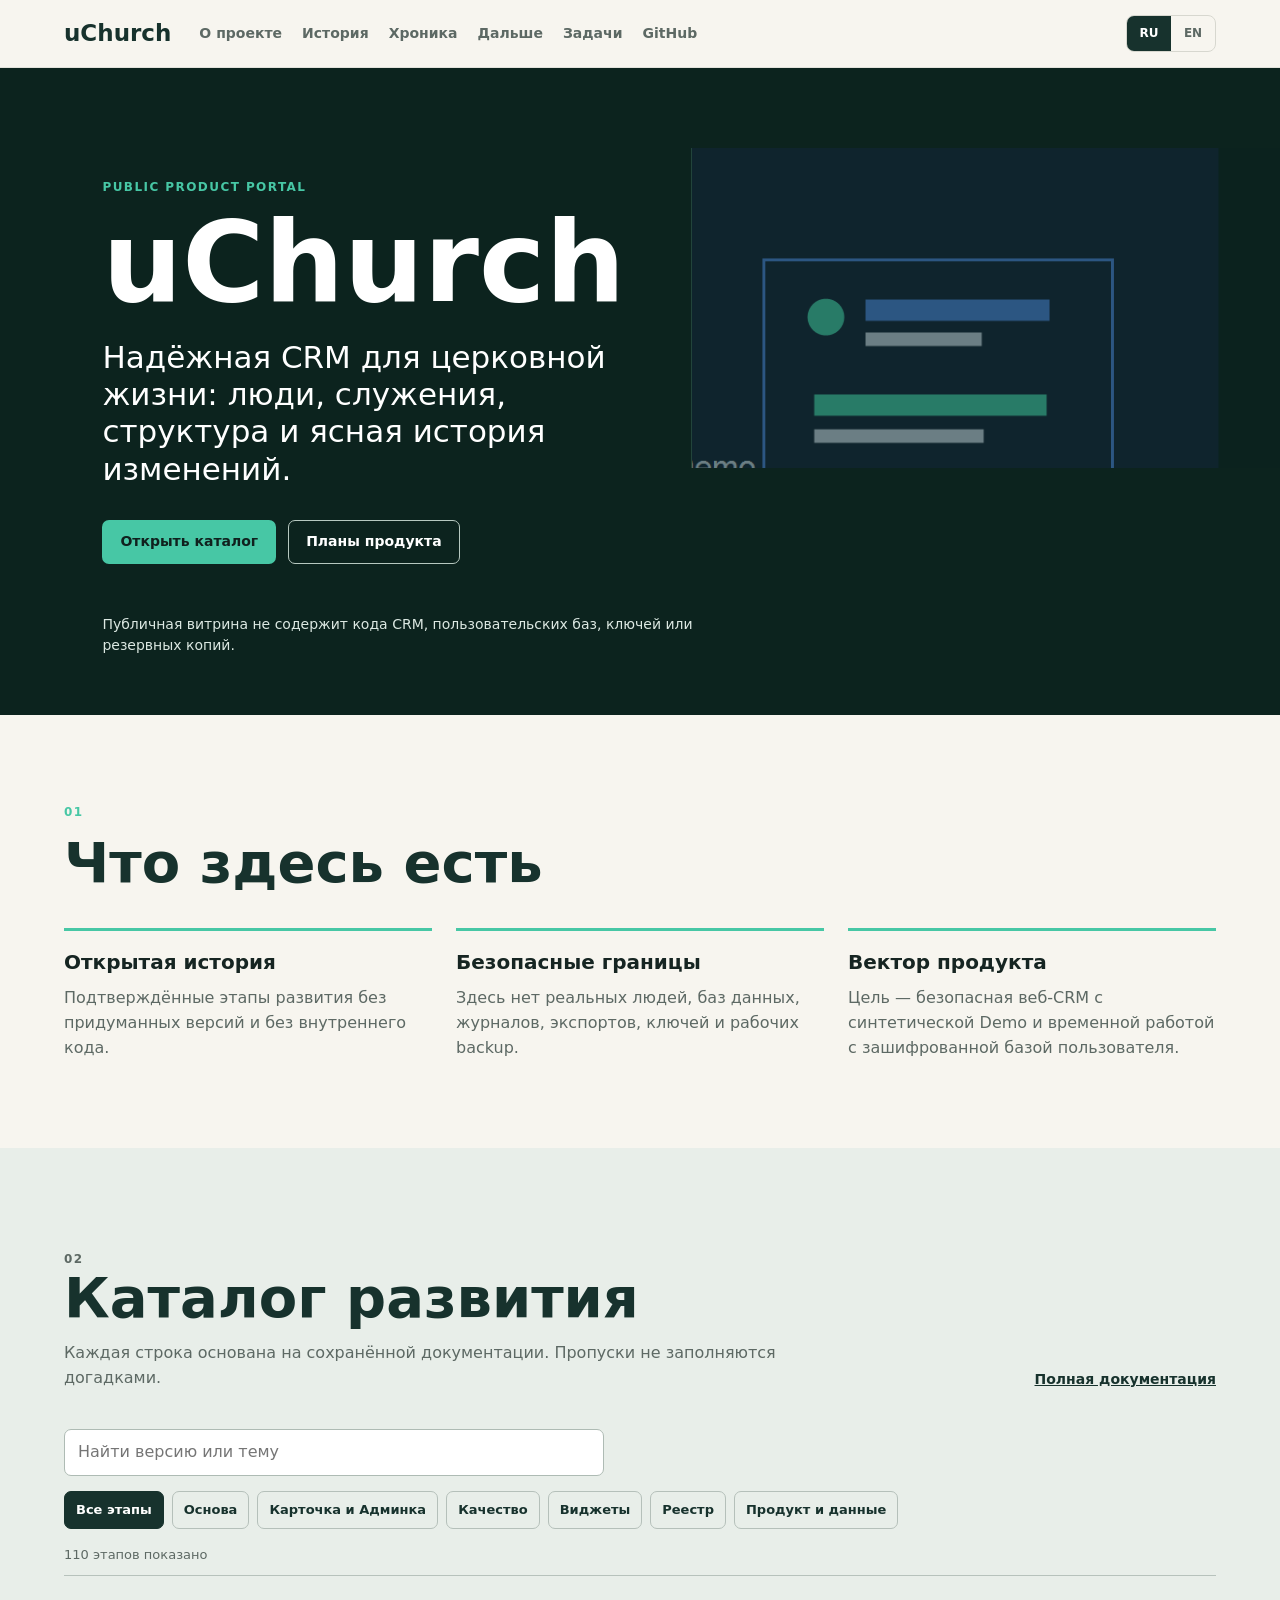
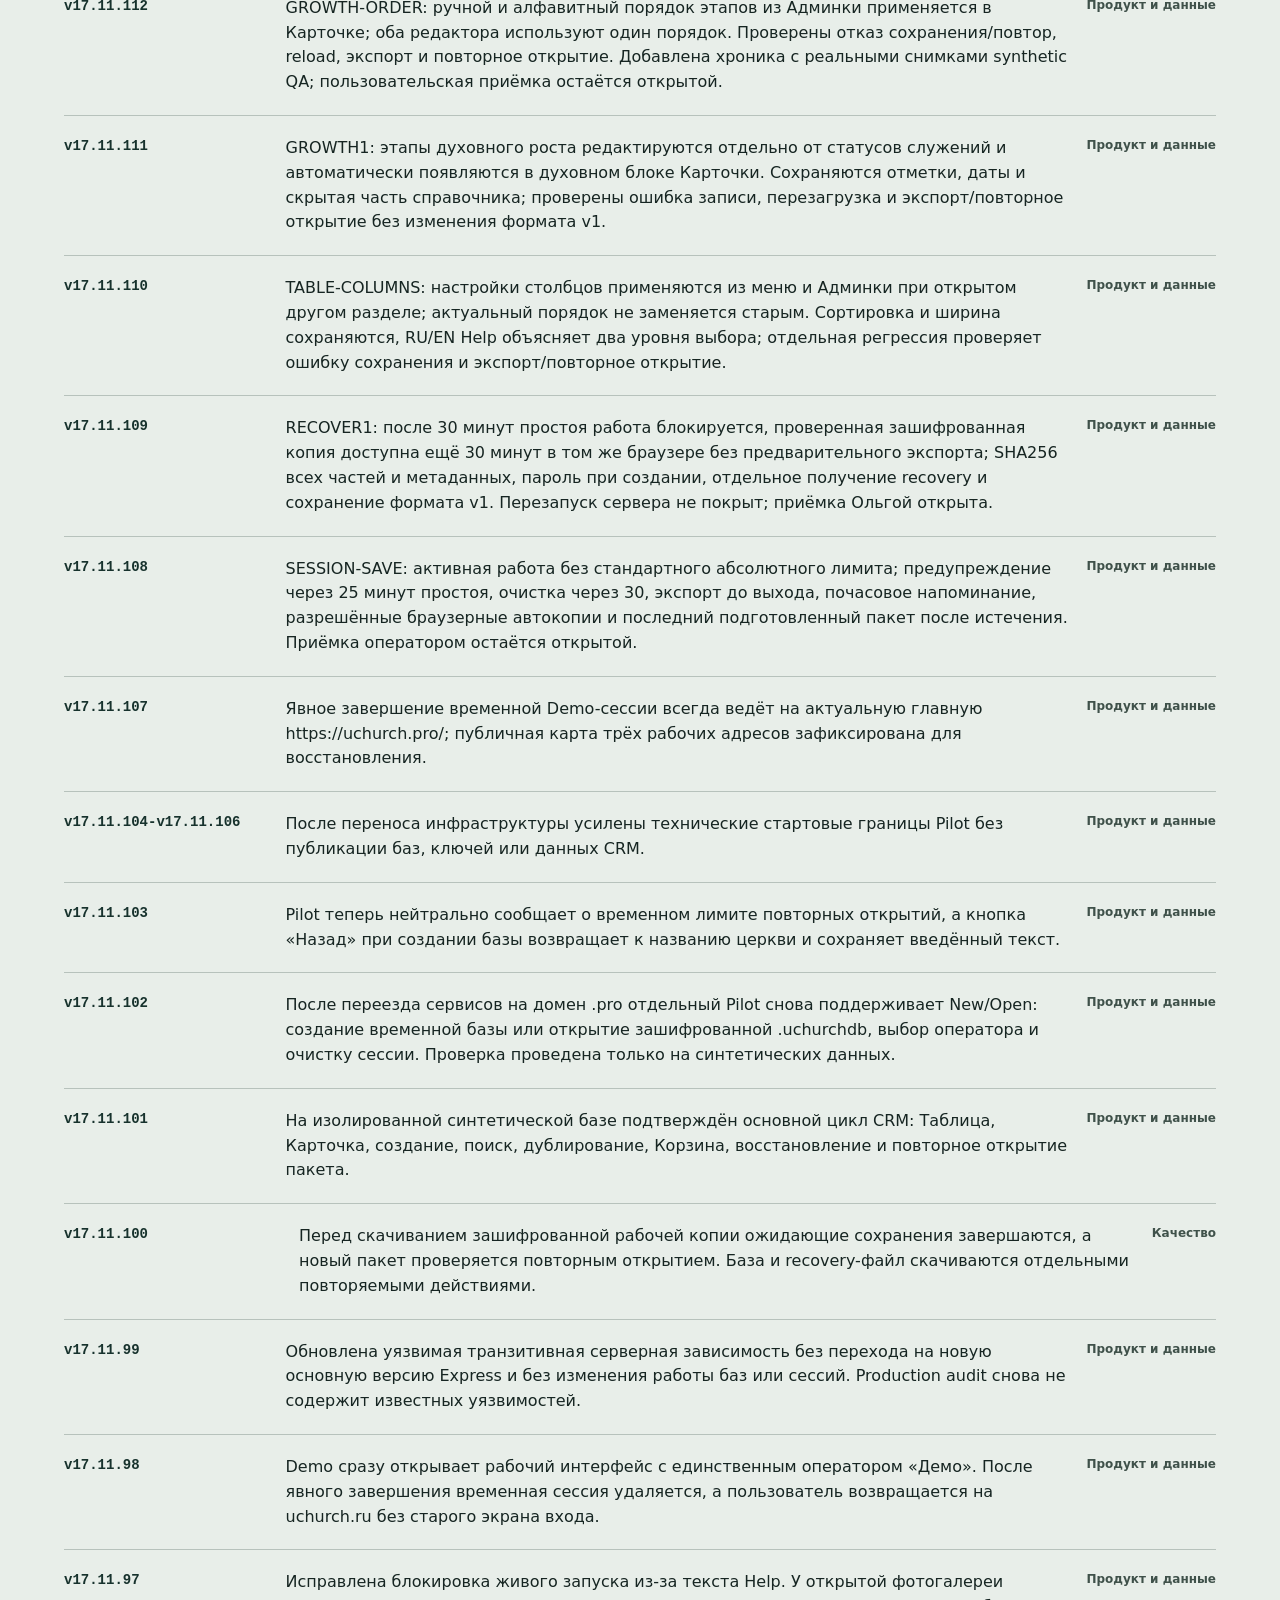
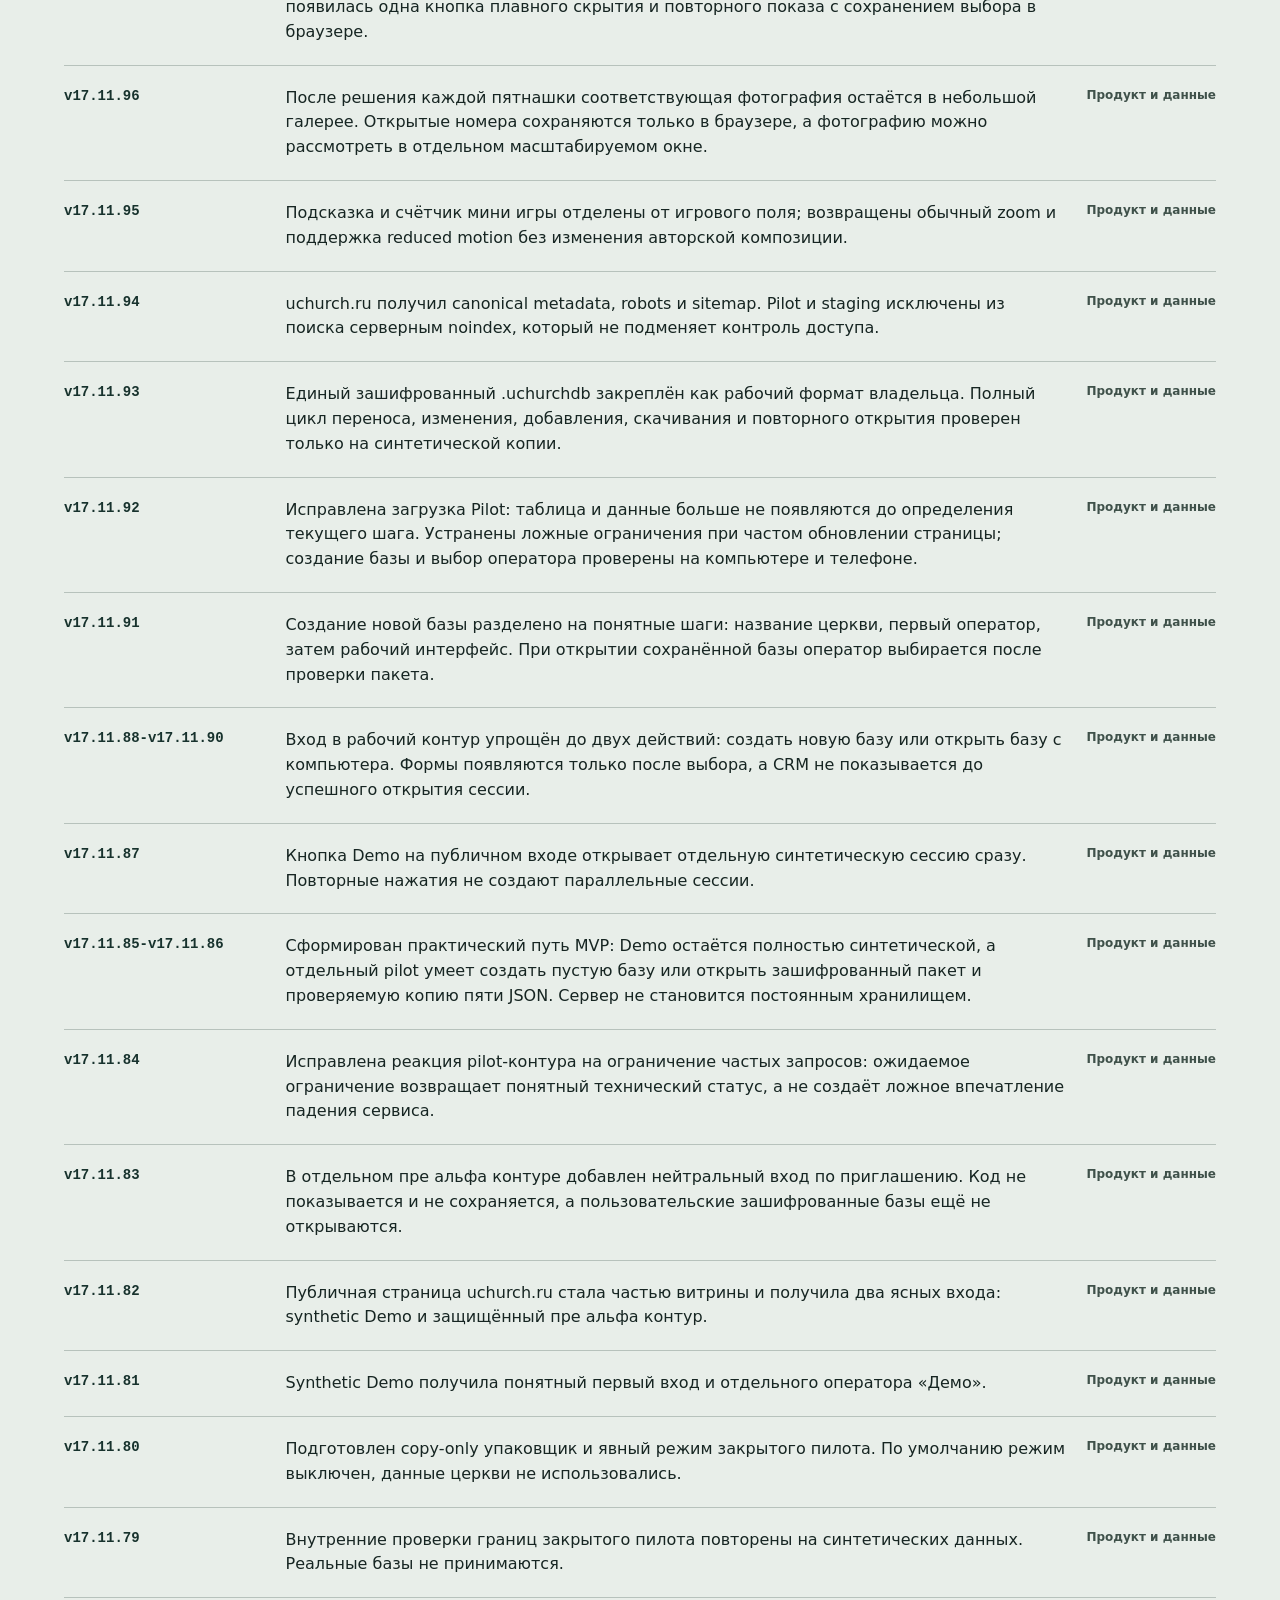
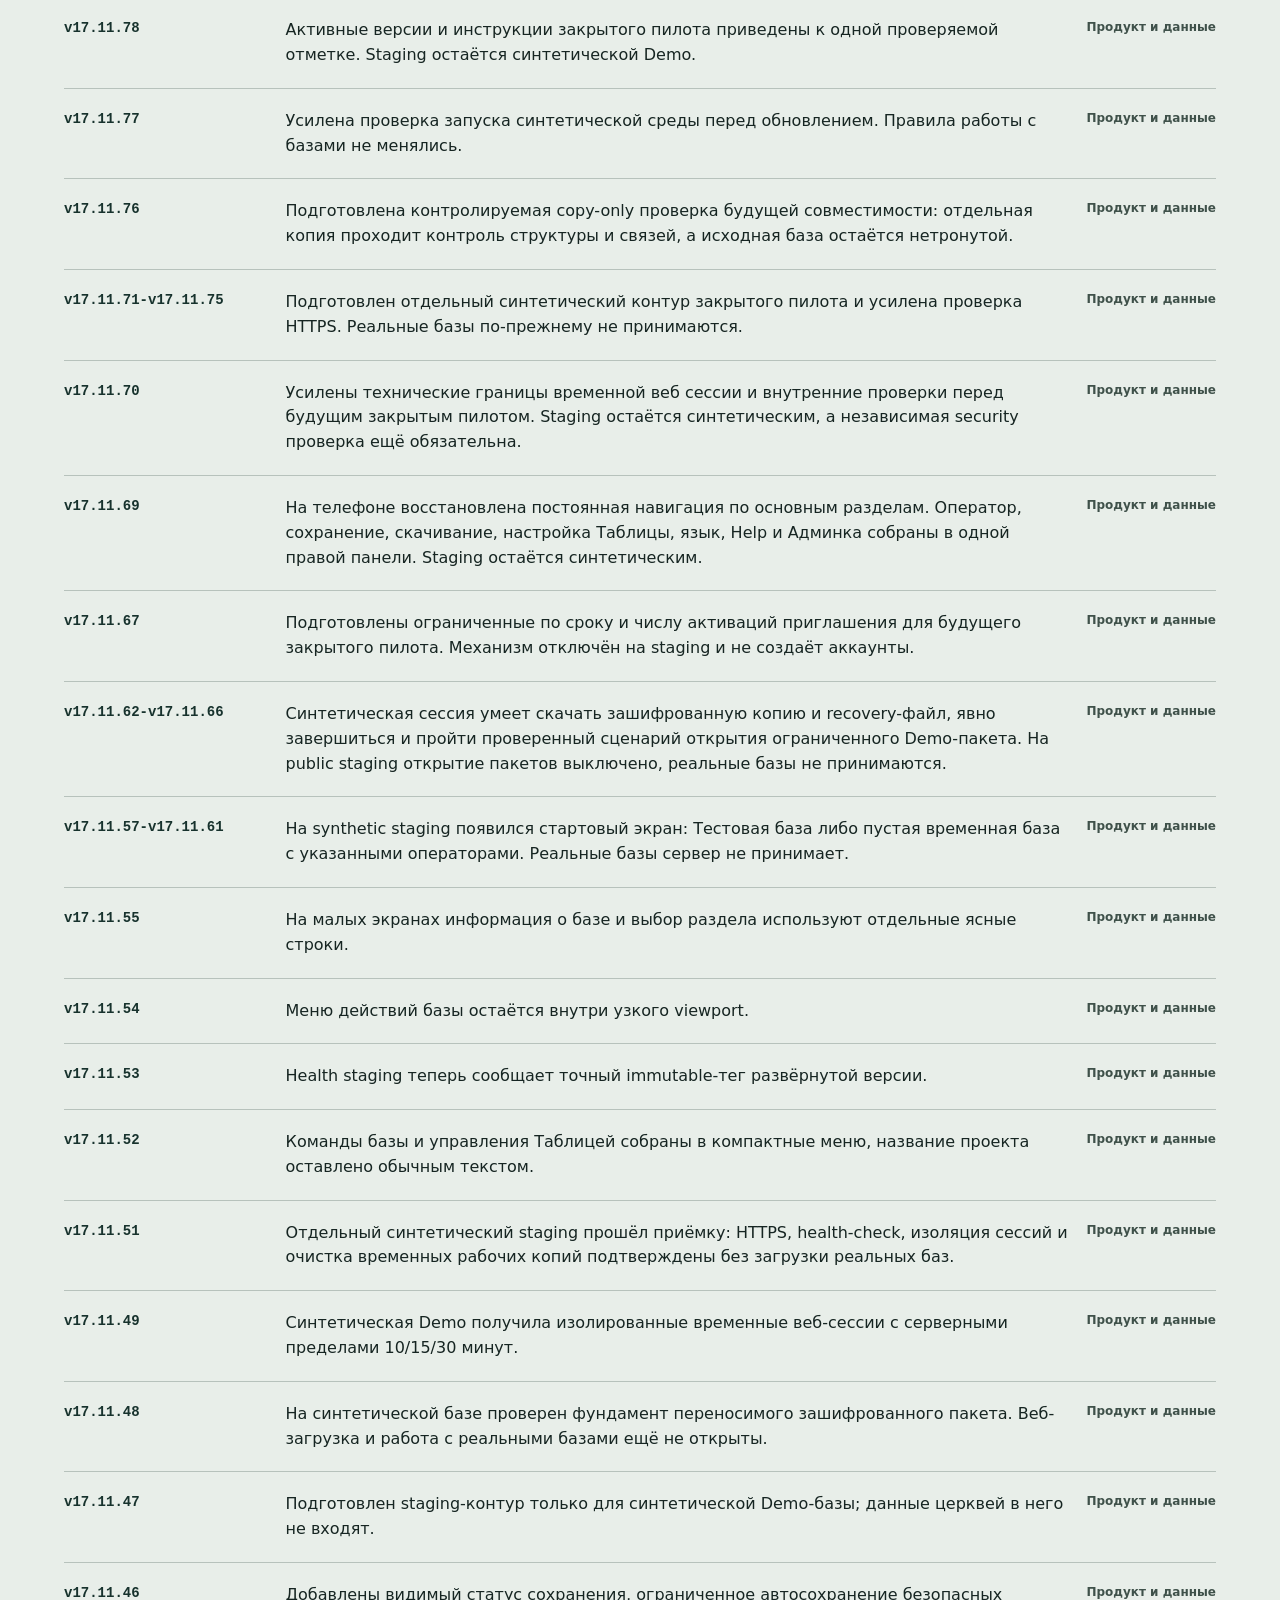
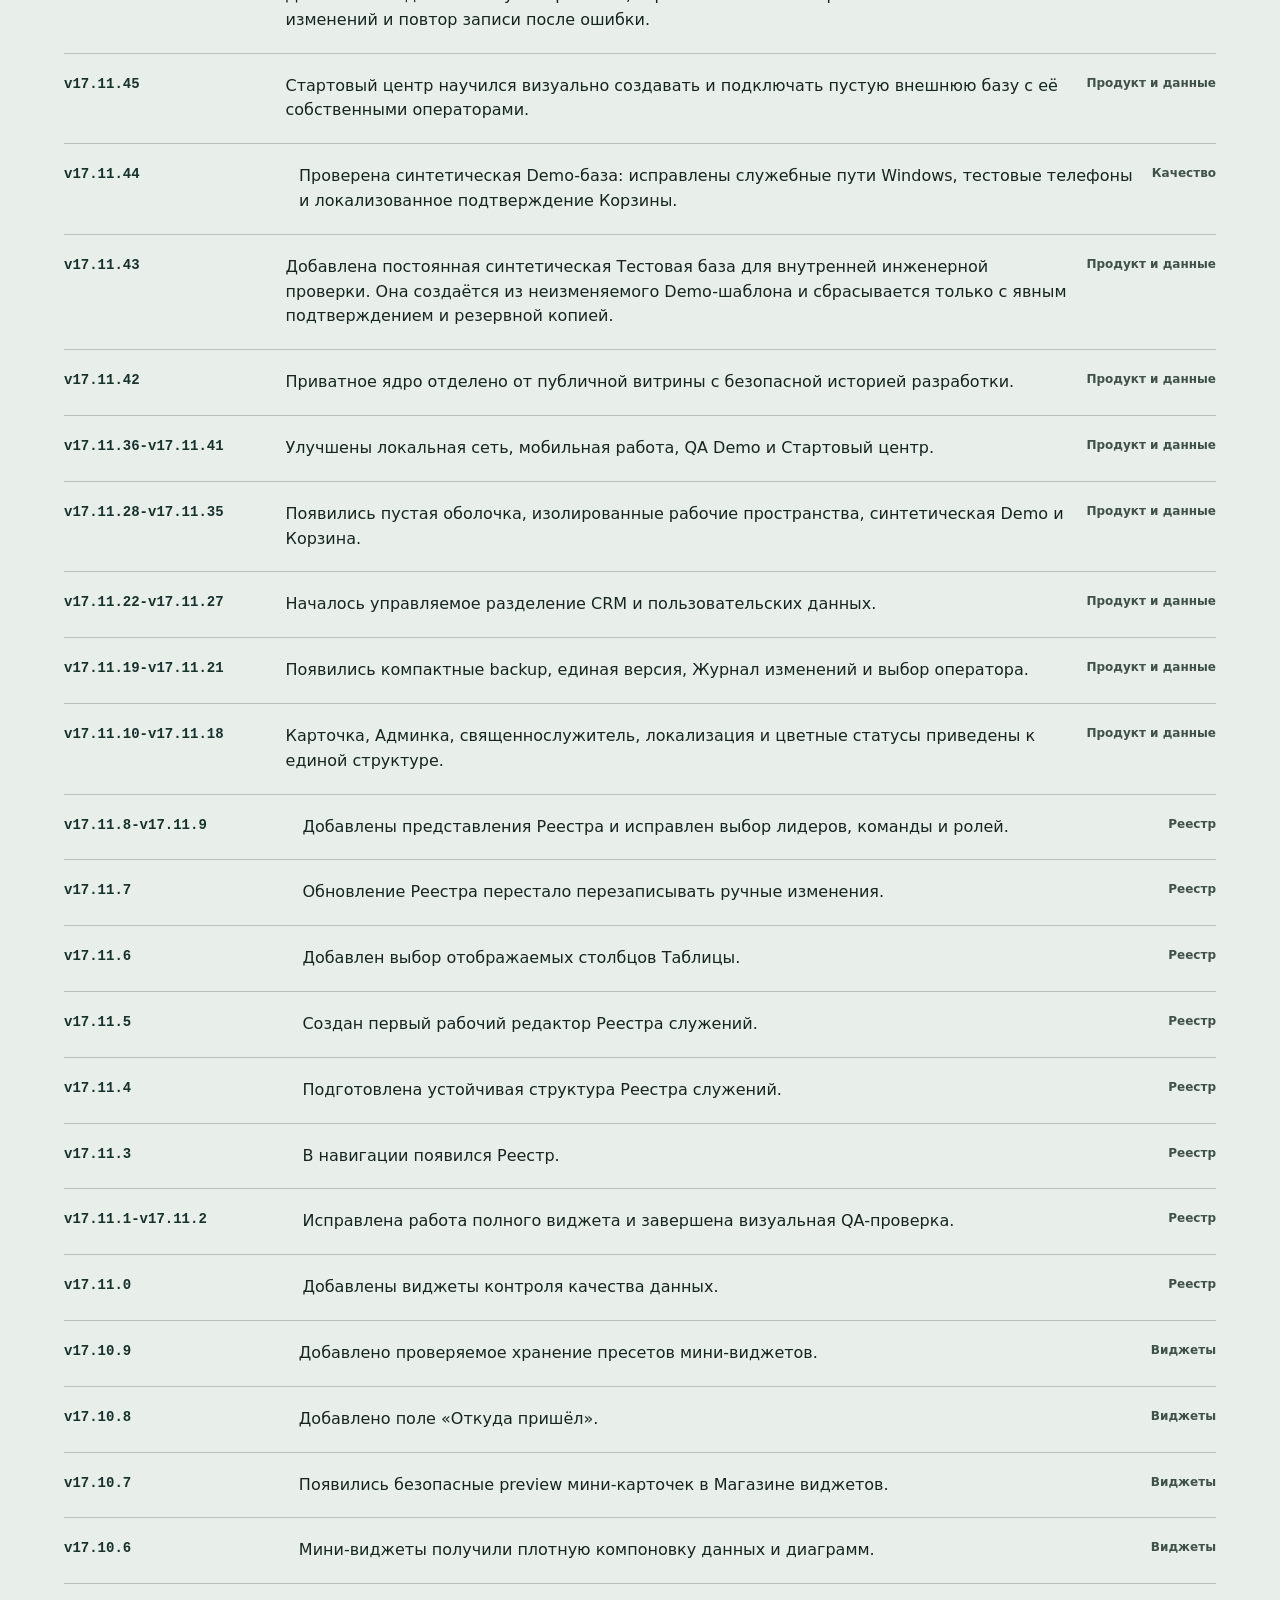
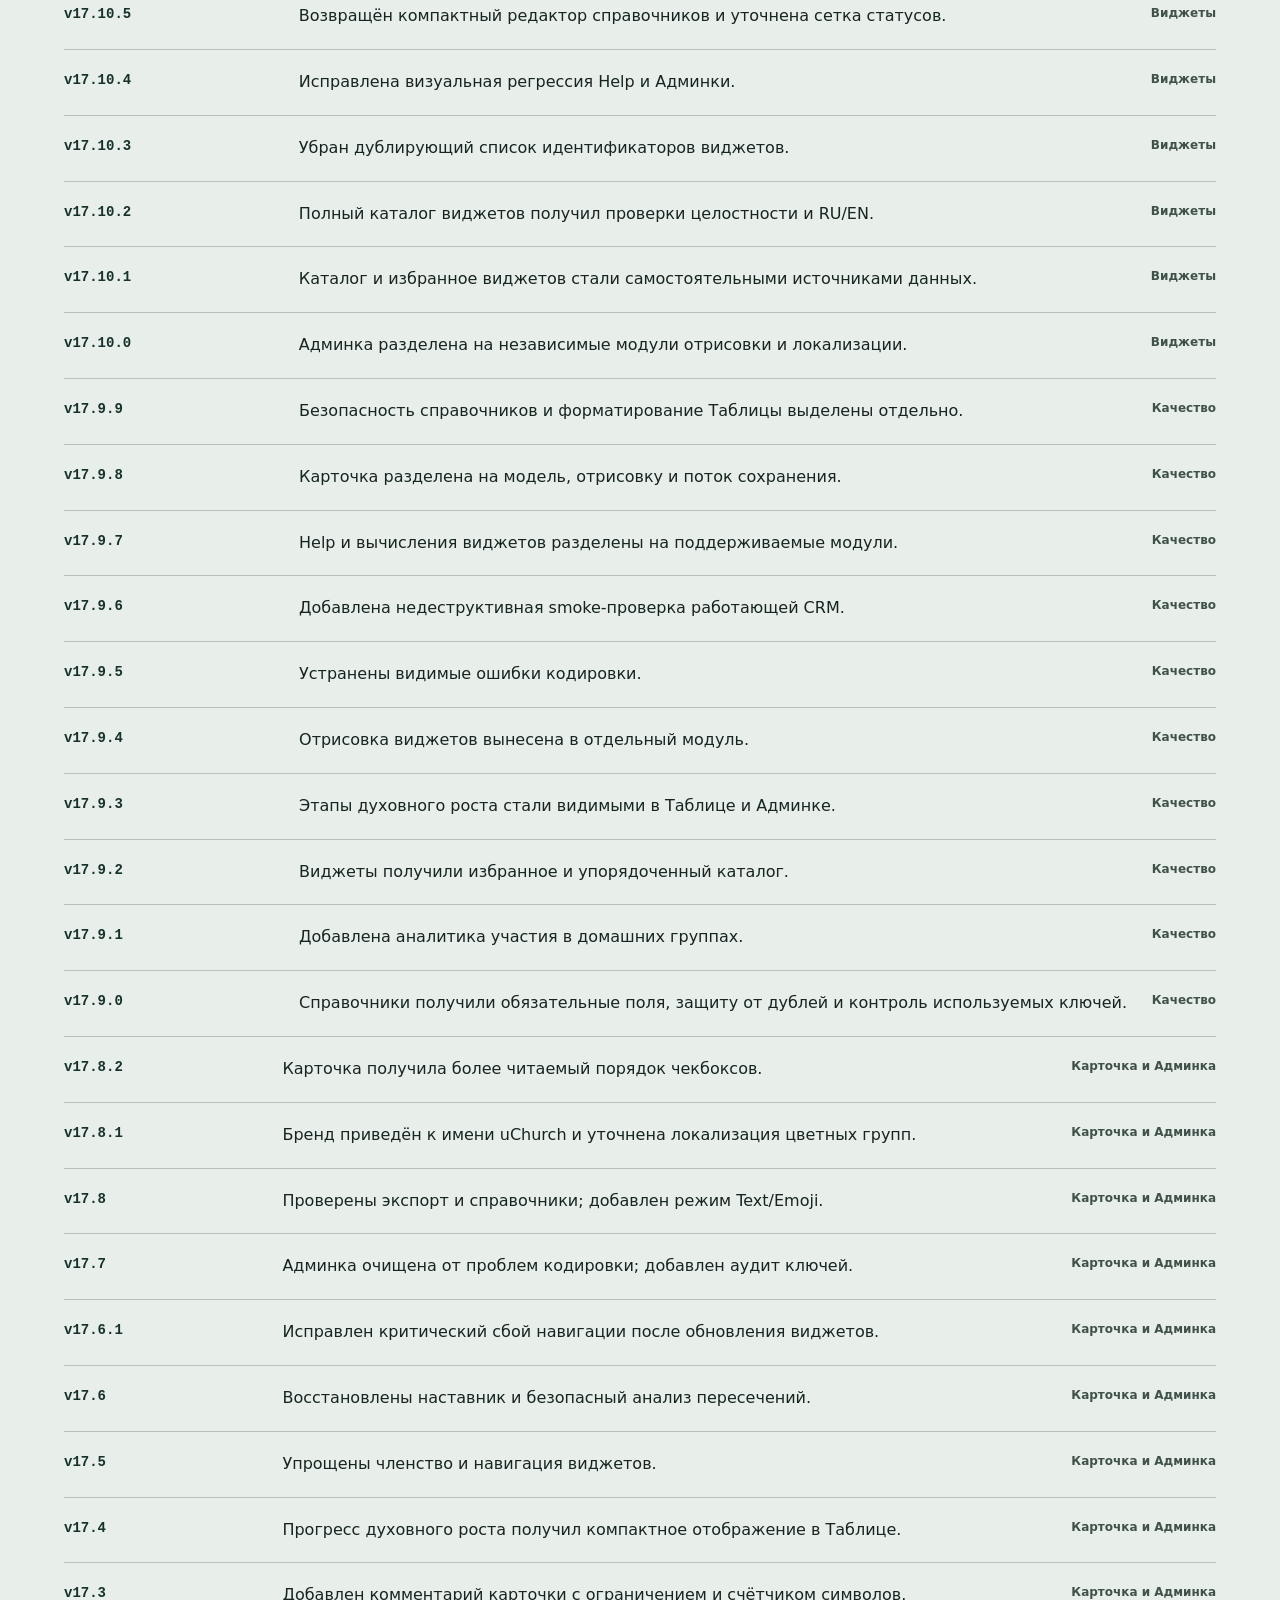
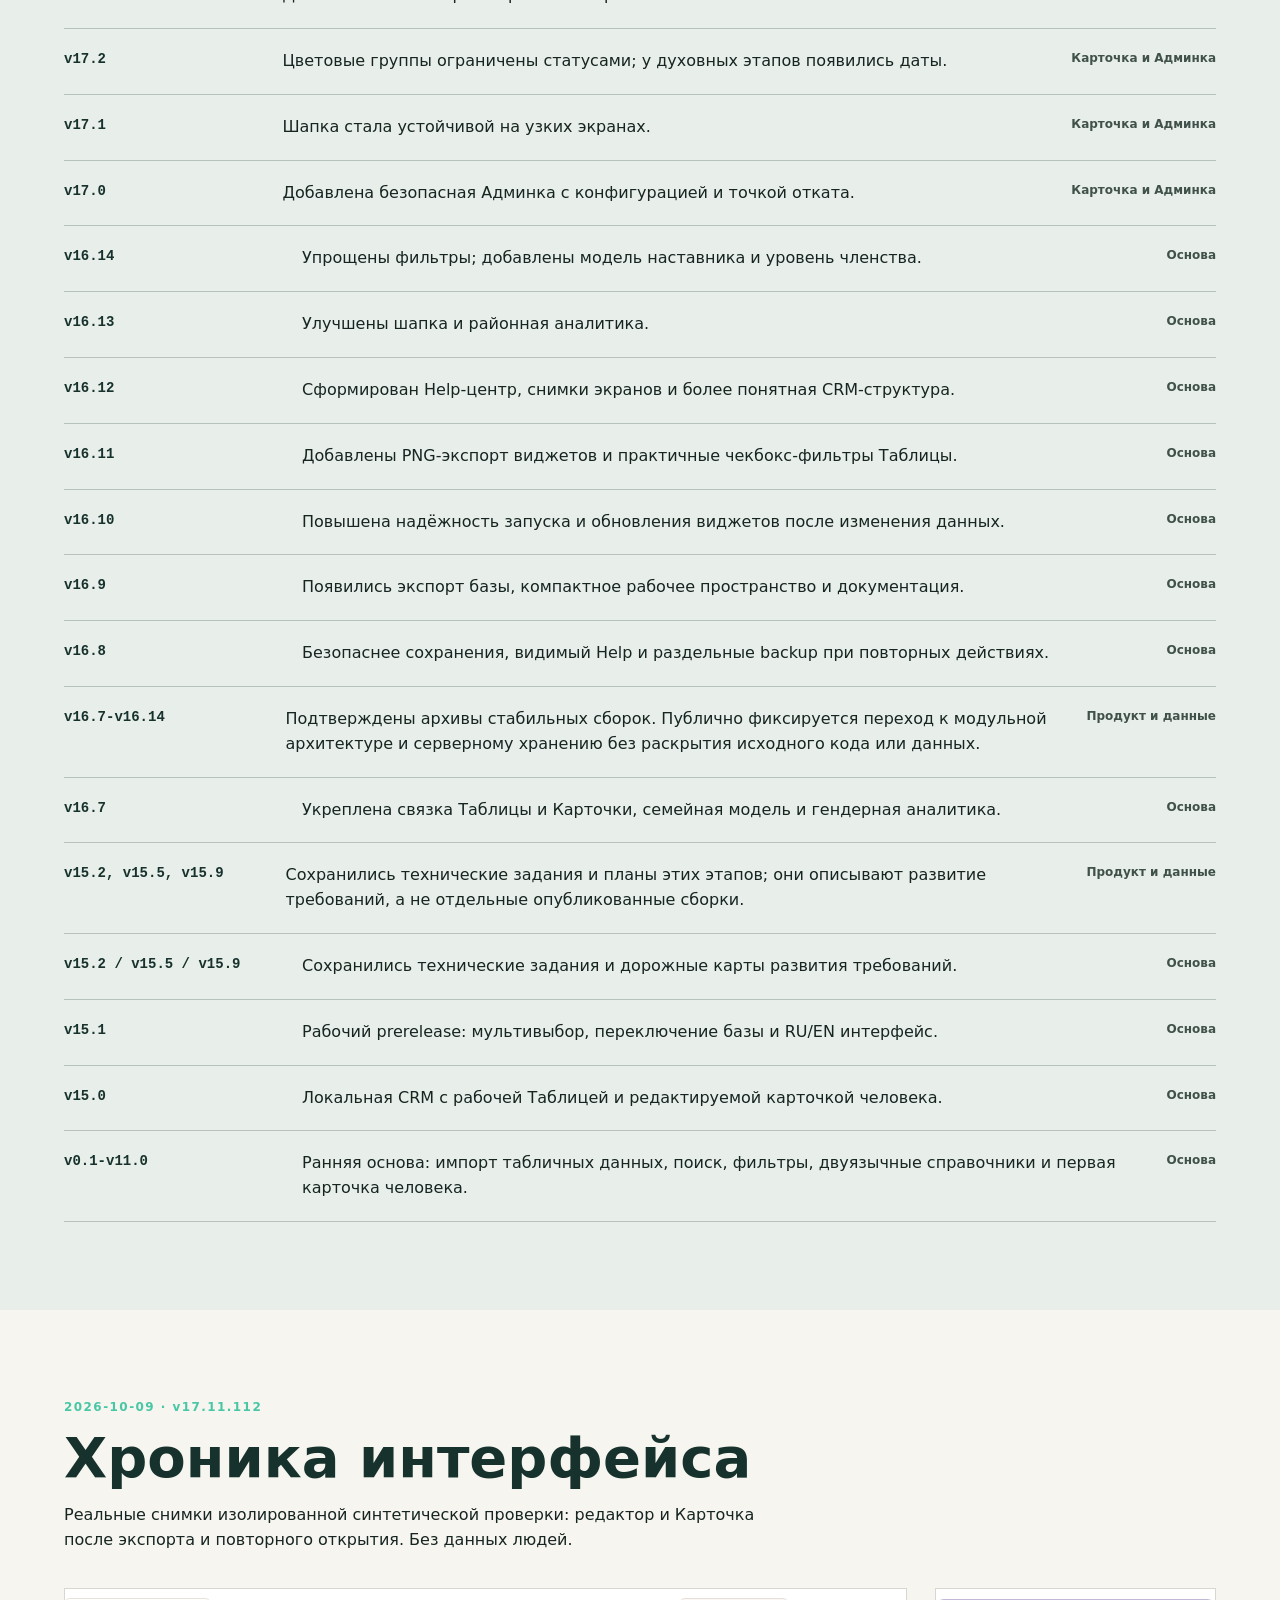
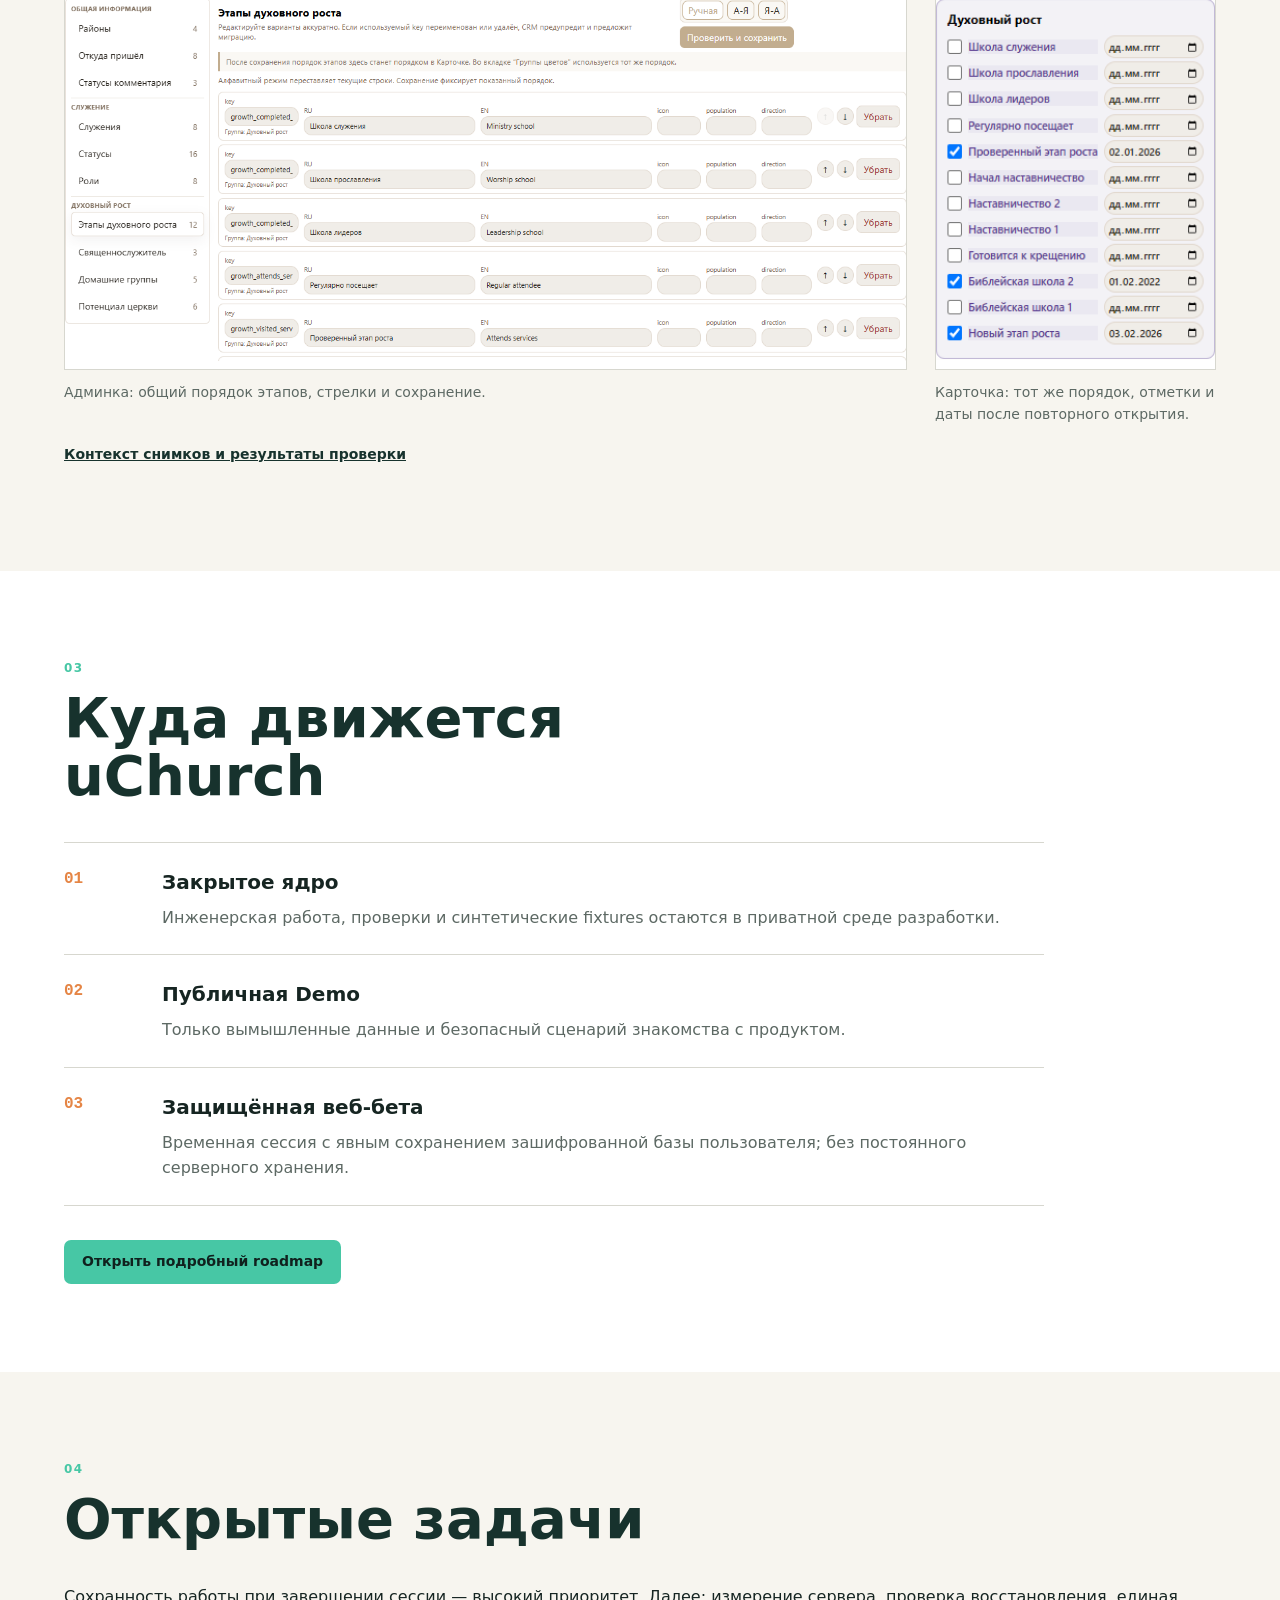
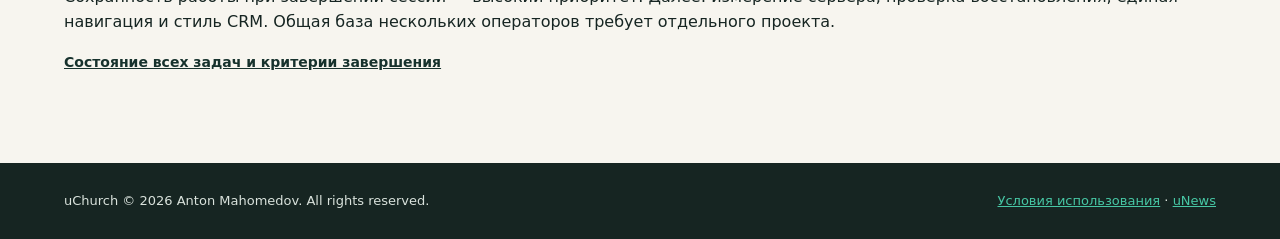
==== index.html @ bb142b1c "docs(growth): record v17.11.112 and real QA chronicle" ====
<!doctype html>
<html lang="ru">
  <head>
    <meta charset="utf-8">
    <meta name="viewport" content="width=device-width, initial-scale=1">
    <meta name="description" content="uChurch: публичная витрина, история развития и дорожная карта безопасной CRM для церквей.">
    <meta name="theme-color" content="#17322d">
    <meta property="og:title" content="uChurch - public product portal">
    <meta property="og:description" content="Public product portal and verified development history for uChurch.">
    <meta property="og:image" content="https://sunpole.github.io/uChurch-public/news/2026-08-11-uchurch-public-portal.png">
    <meta property="og:url" content="https://sunpole.github.io/uChurch-public/">
    <meta name="twitter:card" content="summary_large_image">
    <title>uChurch — public product portal</title>
    <link rel="icon" href="assets/favicon.svg" type="image/svg+xml">
    <link rel="stylesheet" href="assets/site.css">
  </head>
  <body>
    <header class="site-header">
      <a class="brand" href="#top" aria-label="uChurch">uChurch</a>
      <nav aria-label="Основная навигация">
        <a href="#about" data-copy data-copy-ru="О проекте" data-copy-en="About">О проекте</a>
        <a href="#history" data-copy data-copy-ru="История" data-copy-en="History">История</a>
        <a href="#chronicle" data-copy data-copy-ru="Хроника" data-copy-en="Chronicle">Хроника</a>
        <a href="#roadmap" data-copy data-copy-ru="Дальше" data-copy-en="Next">Дальше</a>
        <a href="#debt" data-copy data-copy-ru="Задачи" data-copy-en="Tasks">Задачи</a>
        <a href="https://github.com/sunpole/uChurch-public" rel="noopener">GitHub</a>
      </nav>
      <div class="language-switch" aria-label="Language"><button type="button" data-language="ru">RU</button><button type="button" data-language="en">EN</button></div>
    </header>
    <main id="top">
      <section class="hero" aria-labelledby="hero-title">
        <div class="hero-art" aria-hidden="true"><img src="news/2026-08-11-uchurch-public-portal.png" alt=""></div>
        <div class="hero-content">
          <p class="eyebrow">PUBLIC PRODUCT PORTAL</p>
          <h1 id="hero-title">uChurch</h1>
          <p class="hero-lead" data-copy data-copy-ru="Надёжная CRM для церковной жизни: люди, служения, структура и ясная история изменений." data-copy-en="A dependable CRM for church life: people, ministries, structure and a clear change history.">Надёжная CRM для церковной жизни: люди, служения, структура и ясная история изменений.</p>
          <div class="hero-actions"><a class="button button-primary" href="#history" data-copy data-copy-ru="Открыть каталог" data-copy-en="Open catalog">Открыть каталог</a><a class="button button-secondary" href="docs/roadmap.ru.md" data-copy data-copy-ru="Планы продукта" data-copy-en="Product plan">Планы продукта</a></div>
        </div>
        <p class="hero-note" data-copy data-copy-ru="Публичная витрина не содержит кода CRM, пользовательских баз, ключей или резервных копий." data-copy-en="The public storefront contains no CRM core, User Data, keys or backups.">Публичная витрина не содержит кода CRM, пользовательских баз, ключей или резервных копий.</p>
      </section>
      <section id="about" class="band about-band">
        <div class="section-heading"><p class="eyebrow">01</p><h2 data-copy data-copy-ru="Что здесь есть" data-copy-en="What is here">Что здесь есть</h2></div>
        <div class="three-columns">
          <article><h3 data-copy data-copy-ru="Открытая история" data-copy-en="Open history">Открытая история</h3><p data-copy data-copy-ru="Подтверждённые этапы развития без придуманных версий и без внутреннего кода." data-copy-en="Confirmed development stages without invented versions or internal source code.">Подтверждённые этапы развития без придуманных версий и без внутреннего кода.</p></article>
          <article><h3 data-copy data-copy-ru="Безопасные границы" data-copy-en="Safe boundary">Безопасные границы</h3><p data-copy data-copy-ru="Здесь нет реальных людей, баз данных, журналов, экспортов, ключей и рабочих backup." data-copy-en="No real people, databases, journals, exports, keys or working backups are published here.">Здесь нет реальных людей, баз данных, журналов, экспортов, ключей и рабочих backup.</p></article>
          <article><h3 data-copy data-copy-ru="Вектор продукта" data-copy-en="Product direction">Вектор продукта</h3><p data-copy data-copy-ru="Цель — безопасная веб-CRM с синтетической Demo и временной работой с зашифрованной базой пользователя." data-copy-en="The goal is a safe web CRM with a synthetic Demo and temporary work with an encrypted user database.">Цель — безопасная веб-CRM с синтетической Demo и временной работой с зашифрованной базой пользователя.</p></article>
        </div>
      </section>
      <section id="history" class="band catalog-band" aria-labelledby="catalog-title">
        <div class="catalog-heading"><div><p class="eyebrow">02</p><h2 id="catalog-title" data-copy data-copy-ru="Каталог развития" data-copy-en="Development catalog">Каталог развития</h2><p data-copy data-copy-ru="Каждая строка основана на сохранённой документации. Пропуски не заполняются догадками." data-copy-en="Every row is based on preserved documentation. Numbering gaps are not filled with guesses.">Каждая строка основана на сохранённой документации. Пропуски не заполняются догадками.</p></div><a class="text-link" href="docs/patch-history.ru.md" data-copy data-copy-ru="Полная документация" data-copy-en="Full documentation">Полная документация</a></div>
        <div class="catalog-controls"><label class="search"><span class="sr-only">Search</span><input data-search type="search" placeholder="Найти версию или тему" autocomplete="off"></label><div class="filters" aria-label="Фильтр этапов"><button type="button" data-filter="all">Все этапы</button><button type="button" data-filter="foundation">Основа</button><button type="button" data-filter="card">Карточка и Админка</button><button type="button" data-filter="quality">Качество</button><button type="button" data-filter="widgets">Виджеты</button><button type="button" data-filter="registry">Реестр</button><button type="button" data-filter="product">Продукт и данные</button></div></div>
        <p class="catalog-count" data-catalog-count></p><div class="release-list" data-catalog></div>
      </section>
      <section id="chronicle" class="band chronicle-band" aria-labelledby="chronicle-title">
        <div class="section-heading"><p class="eyebrow">2026-10-09 · v17.11.112</p><h2 id="chronicle-title" data-copy data-copy-ru="Хроника интерфейса" data-copy-en="Interface chronicle">Хроника интерфейса</h2><p data-copy data-copy-ru="Реальные снимки изолированной синтетической проверки: редактор и Карточка после экспорта и повторного открытия. Без данных людей." data-copy-en="Real screenshots from isolated synthetic QA: editor and Card after export and reopen. No people data.">Реальные снимки изолированной синтетической проверки: редактор и Карточка после экспорта и повторного открытия. Без данных людей.</p></div>
        <div class="chronicle-grid">
          <figure><a href="assets/chronicle/2026-10-09-v17.11.112-admin.png"><img src="assets/chronicle/2026-10-09-v17.11.112-admin.png" alt="Админка: редактор этапов духовного роста" loading="lazy"></a><figcaption data-copy data-copy-ru="Админка: общий порядок этапов, стрелки и сохранение." data-copy-en="Admin: shared stage order, move controls and save.">Админка: общий порядок этапов, стрелки и сохранение.</figcaption></figure>
          <figure><a href="assets/chronicle/2026-10-09-v17.11.112-card.png"><img src="assets/chronicle/2026-10-09-v17.11.112-card.png" alt="Духовный блок Карточки с тем же порядком этапов" loading="lazy" width="269" height="348"></a><figcaption data-copy data-copy-ru="Карточка: тот же порядок, отметки и даты после повторного открытия." data-copy-en="Card: matching order, checked stages and dates after reopening.">Карточка: тот же порядок, отметки и даты после повторного открытия.</figcaption></figure>
        </div>
        <p><a class="text-link" href="docs/chronicle-2026-10-09.md" data-copy data-copy-ru="Контекст снимков и результаты проверки" data-copy-en="Screenshot context and verification results">Контекст снимков и результаты проверки</a></p>
      </section>
      <section id="roadmap" class="band roadmap-band">
        <div class="section-heading"><p class="eyebrow">03</p><h2 data-copy data-copy-ru="Куда движется uChurch" data-copy-en="Where uChurch is going">Куда движется uChurch</h2></div>
        <ol class="roadmap-list">
          <li><span>01</span><div><h3 data-copy data-copy-ru="Закрытое ядро" data-copy-en="Private core">Закрытое ядро</h3><p data-copy data-copy-ru="Инженерская работа, проверки и синтетические fixtures остаются в приватной среде разработки." data-copy-en="Engineering work, checks and synthetic fixtures remain in the private development environment.">Инженерская работа, проверки и синтетические fixtures остаются в приватной среде разработки.</p></div></li>
          <li><span>02</span><div><h3 data-copy data-copy-ru="Публичная Demo" data-copy-en="Public Demo">Публичная Demo</h3><p data-copy data-copy-ru="Только вымышленные данные и безопасный сценарий знакомства с продуктом." data-copy-en="Only fictional data and a safe product-introduction flow.">Только вымышленные данные и безопасный сценарий знакомства с продуктом.</p></div></li>
          <li><span>03</span><div><h3 data-copy data-copy-ru="Защищённая веб-бета" data-copy-en="Protected web beta">Защищённая веб-бета</h3><p data-copy data-copy-ru="Временная сессия с явным сохранением зашифрованной базы пользователя; без постоянного серверного хранения." data-copy-en="Temporary session with explicit encrypted user-database saving; no permanent server storage.">Временная сессия с явным сохранением зашифрованной базы пользователя; без постоянного серверного хранения.</p></div></li>
        </ol>
        <a class="button button-primary" href="docs/roadmap.ru.md" data-copy data-copy-ru="Открыть подробный roadmap" data-copy-en="Open detailed roadmap">Открыть подробный roadmap</a>
      </section>
      <section id="debt" class="band">
        <div class="section-heading"><p class="eyebrow">04</p><h2 data-copy data-copy-ru="Открытые задачи" data-copy-en="Open tasks">Открытые задачи</h2></div>
        <p data-copy data-copy-ru="Сохранность работы при завершении сессии — высокий приоритет. Далее: измерение сервера, проверка восстановления, единая навигация и стиль CRM. Общая база нескольких операторов требует отдельного проекта." data-copy-en="Preserving work when a session ends is high priority. Next: server measurements, recovery rehearsal, consistent navigation and CRM styling. A shared database for several operators requires a separate design.">Сохранность работы при завершении сессии — высокий приоритет. Далее: измерение сервера, проверка восстановления, единая навигация и стиль CRM. Общая база нескольких операторов требует отдельного проекта.</p>
        <a class="text-link" href="docs/development-debt.ru.md" data-copy data-copy-ru="Состояние всех задач и критерии завершения" data-copy-en="Task status and acceptance criteria">Состояние всех задач и критерии завершения</a>
      </section>
    </main>
    <footer class="site-footer"><p>uChurch © 2026 Anton Mahomedov. All rights reserved.</p><p><a href="LICENSE.md" data-copy data-copy-ru="Условия использования" data-copy-en="Terms of use">Условия использования</a> <span aria-hidden="true">·</span> <a href="https://t.me/uNewsLog">uNews</a></p></footer>
    <script src="assets/catalog.js"></script><script src="assets/site.js"></script>
  </body>
</html>
---- assets/site.css ----
:root { --ink: #162522; --forest: #17322d; --mint: #47c7a5; --amber: #e58545; --paper: #f7f5ef; --line: #d7d7cf; --soft: #e8eee9; --muted: #5d6964; }
* { box-sizing: border-box; } html { scroll-behavior: smooth; } body { margin: 0; background: var(--paper); color: var(--ink); font-family: Inter, ui-sans-serif, system-ui, -apple-system, BlinkMacSystemFont, "Segoe UI", sans-serif; font-size: 16px; line-height: 1.55; } a { color: inherit; }
.site-header { position: sticky; top: 0; z-index: 10; display: flex; align-items: center; gap: 28px; min-height: 68px; padding: 0 5vw; border-bottom: 1px solid rgba(215,215,207,.65); background: rgba(247,245,239,.95); backdrop-filter: blur(14px); }.brand { color: var(--forest); font-size: 23px; font-weight: 800; letter-spacing: 0; text-decoration: none; } nav { display: flex; gap: 20px; margin-right: auto; } nav a { color: var(--muted); font-size: 14px; font-weight: 700; text-decoration: none; } nav a:hover { color: var(--forest); }
.language-switch { display: flex; overflow: hidden; border: 1px solid var(--line); border-radius: 8px; } button { font: inherit; cursor: pointer; }.language-switch button { min-width: 44px; border: 0; background: transparent; color: var(--muted); font-size: 12px; font-weight: 800; padding: 8px; } .language-switch button.is-active { background: var(--forest); color: white; }
.hero { position: relative; min-height: 610px; padding: 110px 8vw 58px; display: flex; flex-direction: column; justify-content: space-between; overflow: hidden; color: white; background: #0c231e; }.hero-art { position: absolute; top: 80px; right: 0; width: min(46%, 700px); height: 320px; overflow: hidden; border-left: 1px solid rgba(111, 179, 159, .3); opacity: .76; }.hero-art::after { position: absolute; inset: 0; background: rgba(12,35,30,.3); content: ""; }.hero-art img { position: absolute; top: 0; left: 50%; width: auto; height: 610px; max-width: none; transform: translateX(-80%); }.hero-content, .hero-note { position: relative; z-index: 1; }.hero-content { max-width: 720px; }.eyebrow { margin: 0 0 12px; color: var(--mint); font-size: 12px; font-weight: 800; letter-spacing: .12em; }.hero h1 { margin: 0; font-size: clamp(56px, 9vw, 112px); line-height: .95; letter-spacing: 0; }.hero-lead { max-width: 570px; margin: 24px 0 32px; font-size: clamp(21px, 2.5vw, 31px); line-height: 1.2; }.hero-note { max-width: 610px; margin: 50px 0 0; color: #dce8e2; font-size: 14px; }.hero-actions { display: flex; flex-wrap: wrap; gap: 12px; }.button { display: inline-flex; align-items: center; min-height: 44px; border: 1px solid transparent; border-radius: 7px; padding: 10px 17px; font-size: 14px; font-weight: 800; text-decoration: none; }.button-primary { background: var(--mint); color: #10211e; }.button-primary:hover { background: #74dac0; }.button-secondary { border-color: #b7c8c0; color: white; }.button-secondary:hover { background: rgba(255,255,255,.1); }
.band { padding: 88px max(5vw, 28px); }.section-heading { max-width: 740px; margin-bottom: 36px; }.section-heading h2, .catalog-heading h2 { margin: 0; color: var(--forest); font-size: clamp(32px, 5vw, 56px); line-height: 1.04; letter-spacing: 0; }.three-columns { display: grid; grid-template-columns: repeat(3, minmax(0,1fr)); gap: 24px; }.three-columns article { border-top: 3px solid var(--mint); padding-top: 16px; }.three-columns h3, .roadmap-list h3 { margin: 0 0 8px; font-size: 20px; }.three-columns p, .roadmap-list p { margin: 0; color: var(--muted); }
.catalog-band { background: var(--soft); }.catalog-heading { display: flex; gap: 28px; justify-content: space-between; align-items: end; }.catalog-heading > div { max-width: 760px; }.catalog-heading p { margin: 14px 0 0; color: var(--muted); }.text-link { color: var(--forest); font-size: 14px; font-weight: 800; white-space: nowrap; }.catalog-controls { display: grid; gap: 15px; margin: 38px 0 16px; }.search input { width: min(100%, 540px); min-height: 46px; border: 1px solid #aebbb4; border-radius: 7px; background: white; color: var(--ink); font: inherit; padding: 10px 13px; }.search input:focus { outline: 3px solid rgba(71,199,165,.35); outline-offset: 2px; }.filters { display: flex; flex-wrap: wrap; gap: 8px; }.filters button { border: 1px solid #b5c0ba; border-radius: 7px; background: transparent; color: var(--forest); font-size: 13px; font-weight: 750; padding: 8px 11px; }.filters button:hover, .filters button.is-active { border-color: var(--forest); background: var(--forest); color: white; }.catalog-count { margin: 0 0 10px; color: var(--muted); font-size: 13px; }.release-list { border-top: 1px solid #b7c2bc; }.release-row { display: grid; grid-template-columns: minmax(154px, .65fr) minmax(0, 2.5fr) auto; align-items: start; gap: 18px; padding: 20px 0; border-bottom: 1px solid #b7c2bc; }.release-version { color: var(--forest); font-family: ui-monospace, SFMono-Regular, Menlo, Consolas, monospace; font-size: 14px; font-weight: 800; }.release-row p { margin: 0; }.release-stage { color: #3f514a; font-size: 12px; font-weight: 750; white-space: nowrap; }.empty-state { padding: 30px 0; color: var(--muted); }
.roadmap-band { background: white; }.roadmap-list { display: grid; gap: 0; max-width: 980px; margin: 0 0 34px; padding: 0; list-style: none; border-top: 1px solid var(--line); }.roadmap-list li { display: grid; grid-template-columns: 78px 1fr; gap: 20px; padding: 24px 0; border-bottom: 1px solid var(--line); }.roadmap-list li > span { color: var(--amber); font-family: ui-monospace, monospace; font-weight: 800; }.site-footer { display: flex; justify-content: space-between; gap: 20px; padding: 28px 5vw; background: var(--ink); color: #d9e2dc; font-size: 13px; }.site-footer p { margin: 0; }.site-footer a { color: var(--mint); }.sr-only { position: absolute; width: 1px; height: 1px; padding: 0; margin: -1px; overflow: hidden; clip: rect(0,0,0,0); white-space: nowrap; border: 0; }
@media (max-width: 760px) { .site-header { gap: 13px; padding: 0 20px; }.site-header nav { display: none; }.language-switch { margin-left: auto; }.hero { min-height: 540px; padding: 78px 28px 36px; }.hero-art { display: none; }.band { padding: 64px 28px; }.three-columns { grid-template-columns: 1fr; gap: 30px; }.catalog-heading { display: block; }.catalog-heading .text-link { display: inline-block; margin-top: 18px; }.release-row { grid-template-columns: 1fr; gap: 7px; }.release-stage { white-space: normal; }.site-footer { display: block; padding: 25px 28px; }.site-footer p + p { margin-top: 10px; } }
@media (max-width: 760px) { .text-link { white-space: normal; overflow-wrap: anywhere; } }
.chronicle-grid { display: grid; grid-template-columns: minmax(0, 3fr) minmax(230px, 1fr); gap: 28px; align-items: start; }
.chronicle-grid figure { margin: 0; min-width: 0; }
.chronicle-grid a { display: block; background: white; border: 1px solid var(--line); }
.chronicle-grid img { display: block; width: 100%; height: 380px; object-fit: contain; }
.chronicle-grid figcaption { margin-top: 12px; color: var(--muted); font-size: 14px; }
@media (max-width: 760px) { .chronicle-grid { grid-template-columns: minmax(0, 1fr); } .chronicle-grid img { height: auto; max-height: 400px; } }
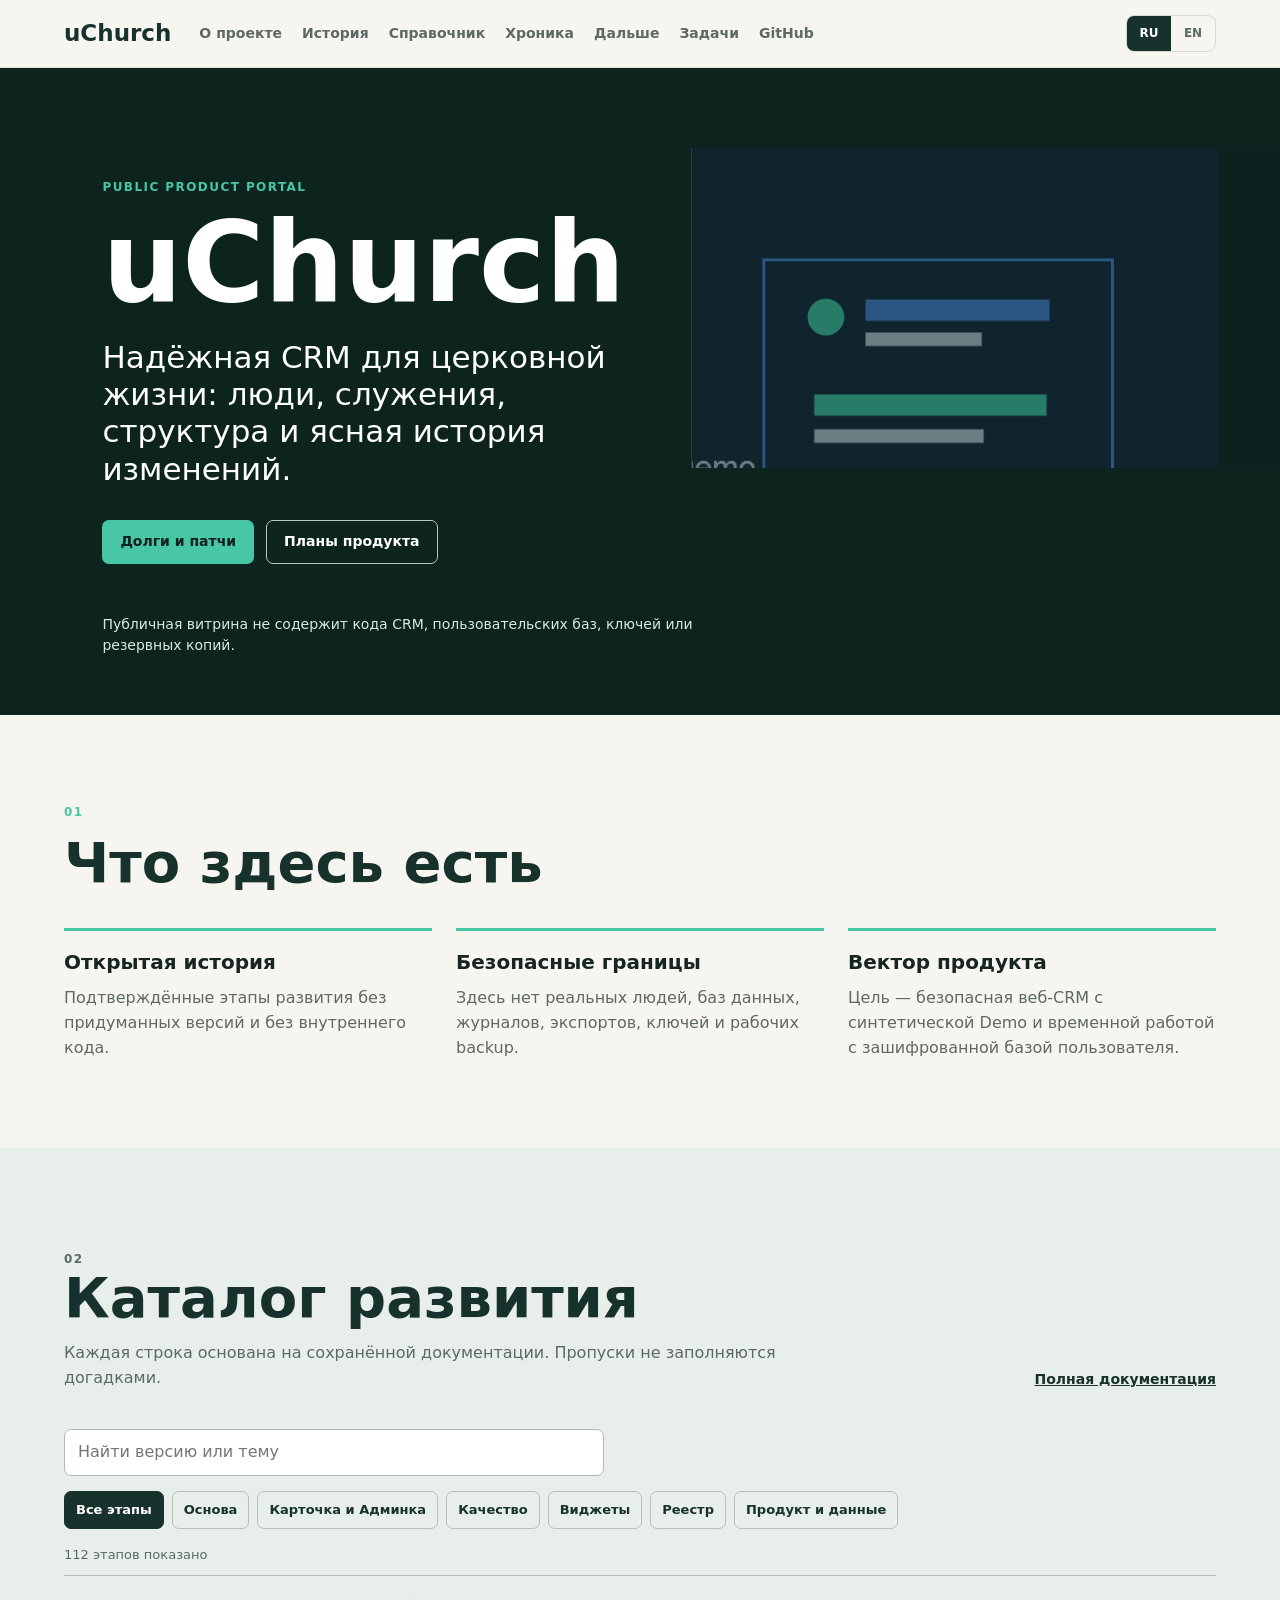
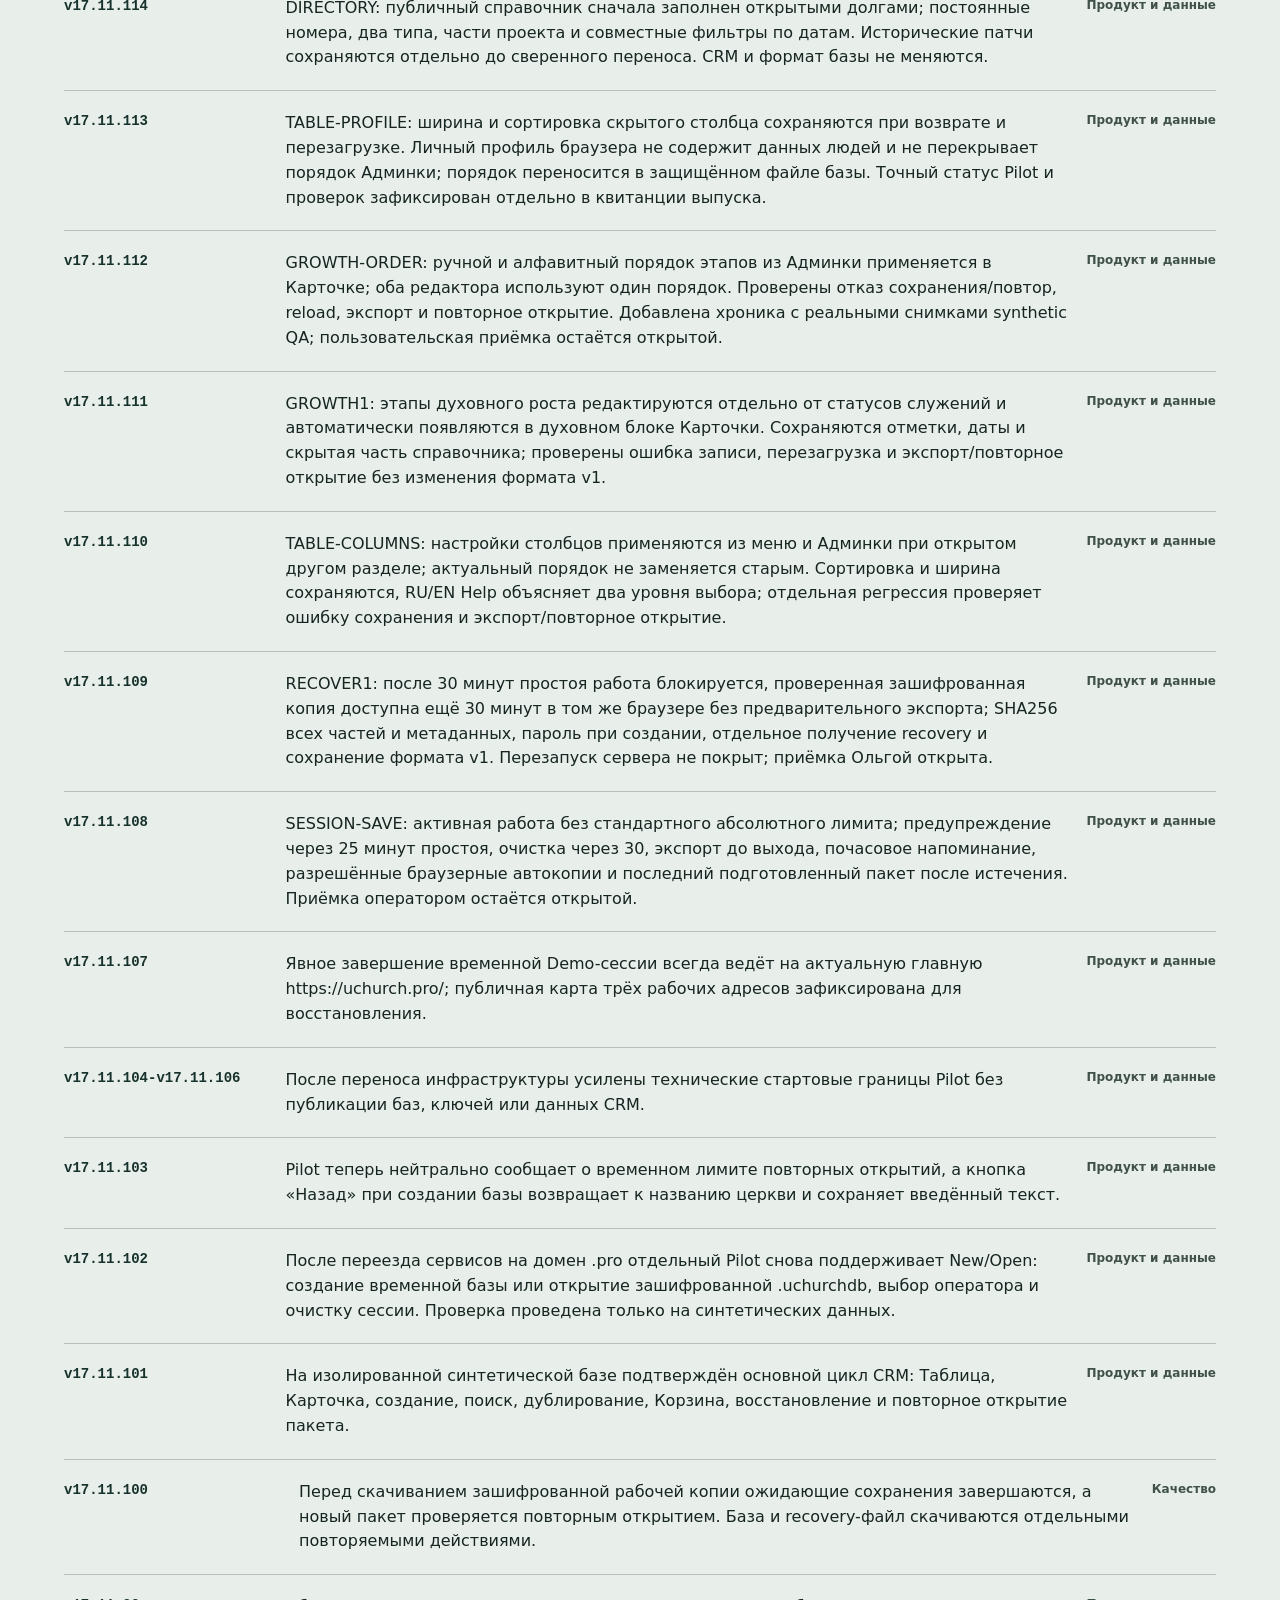
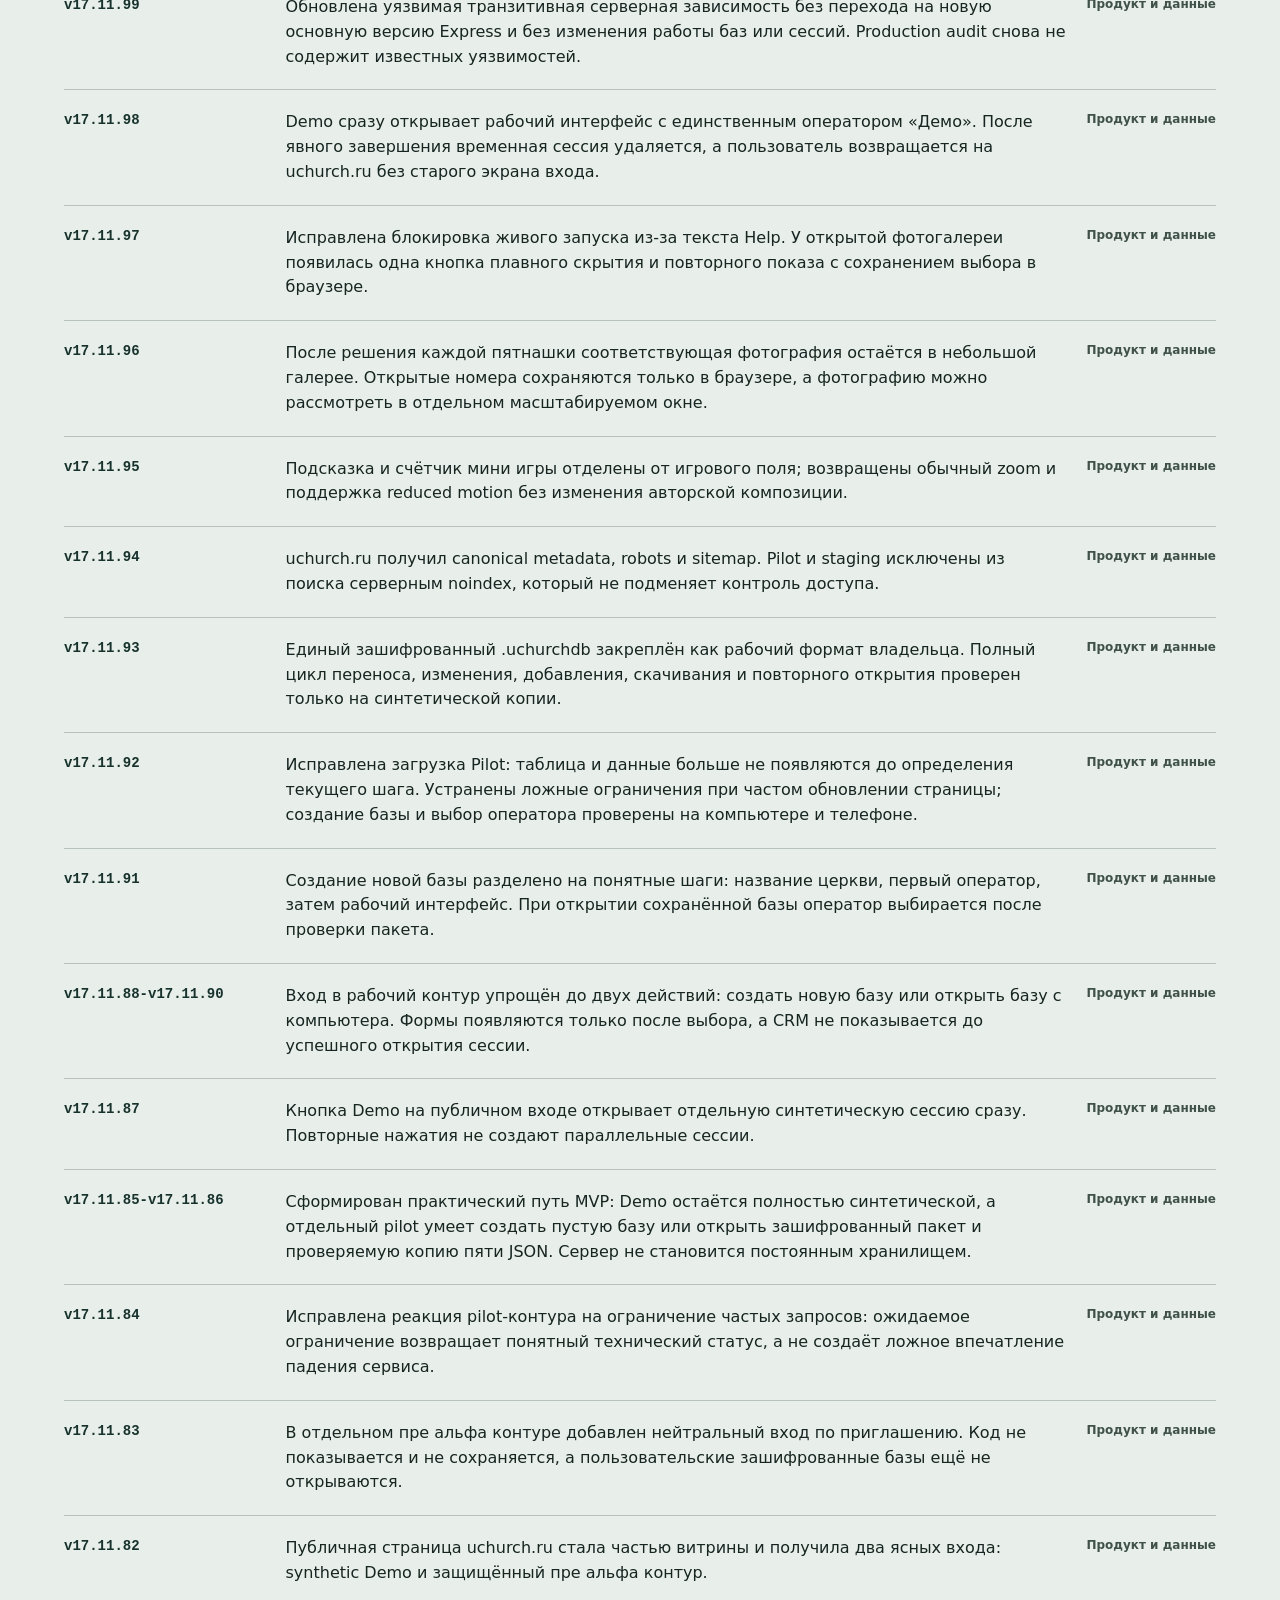
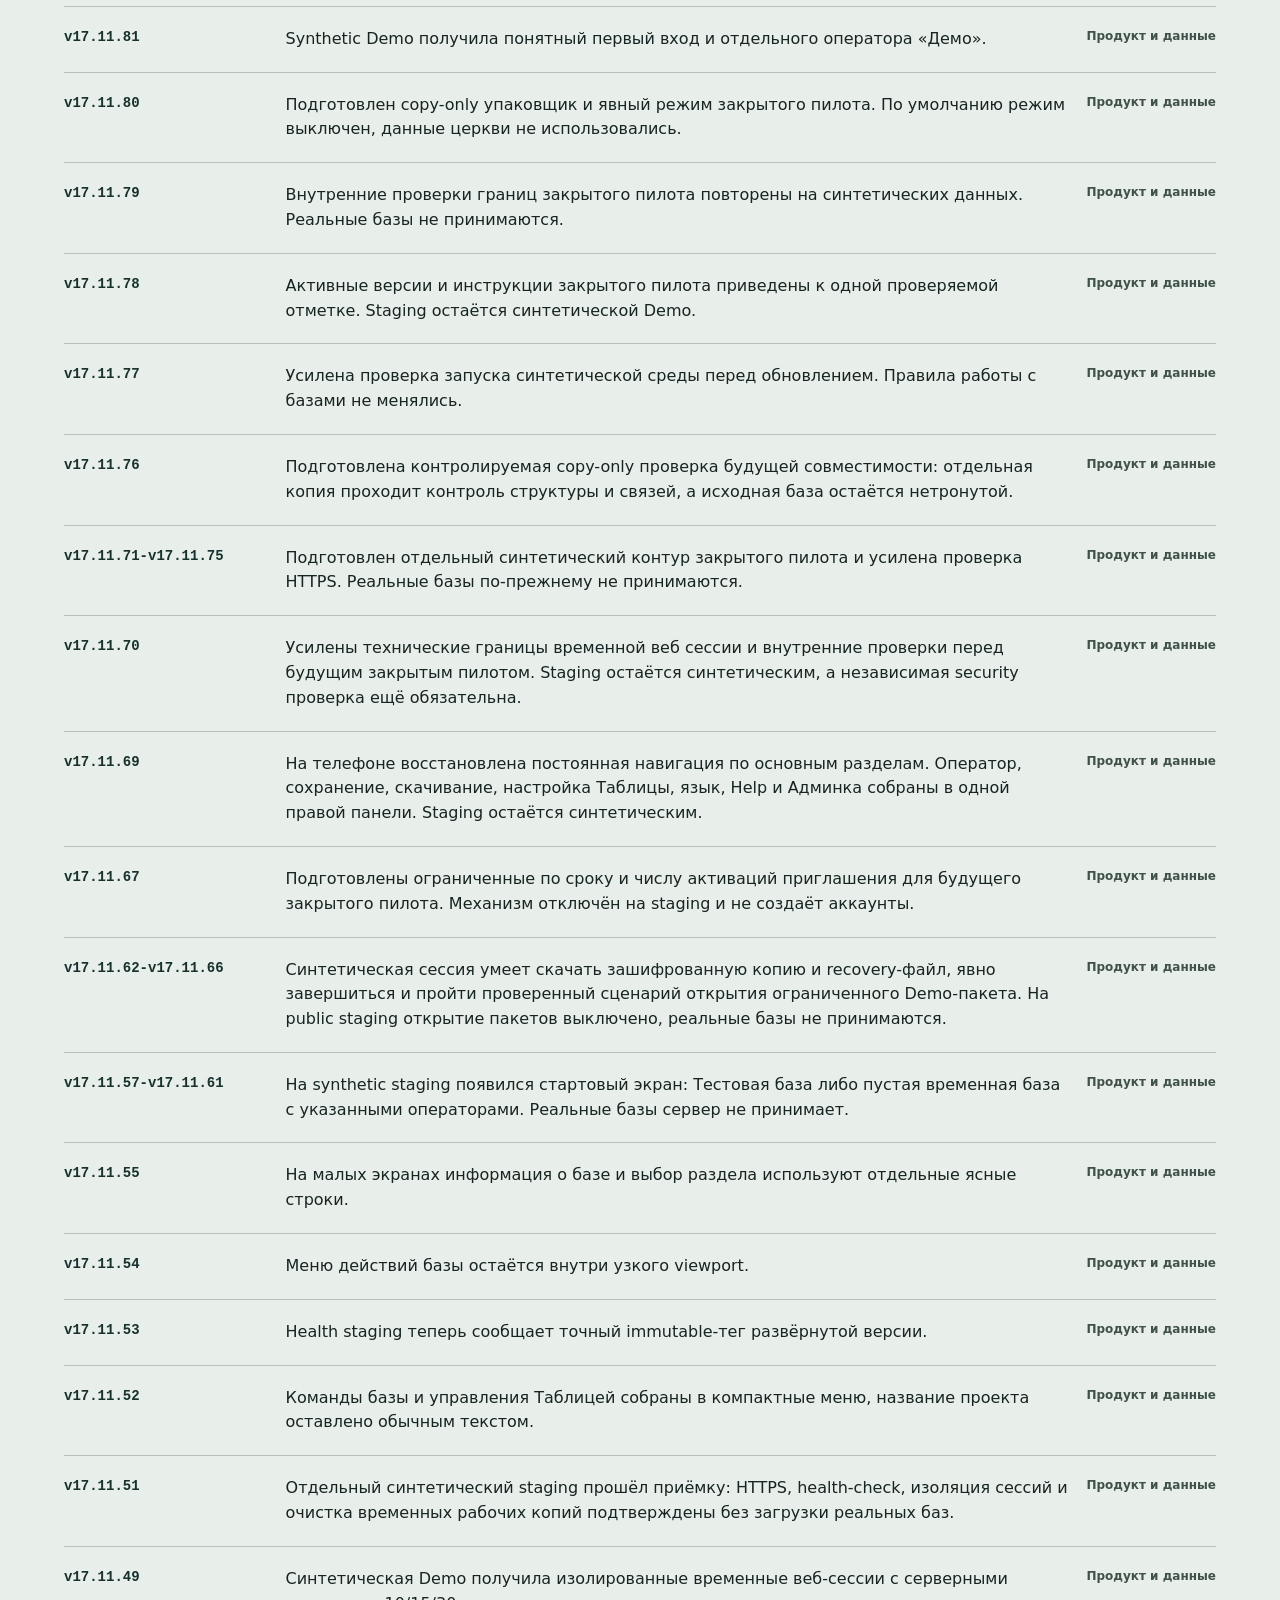
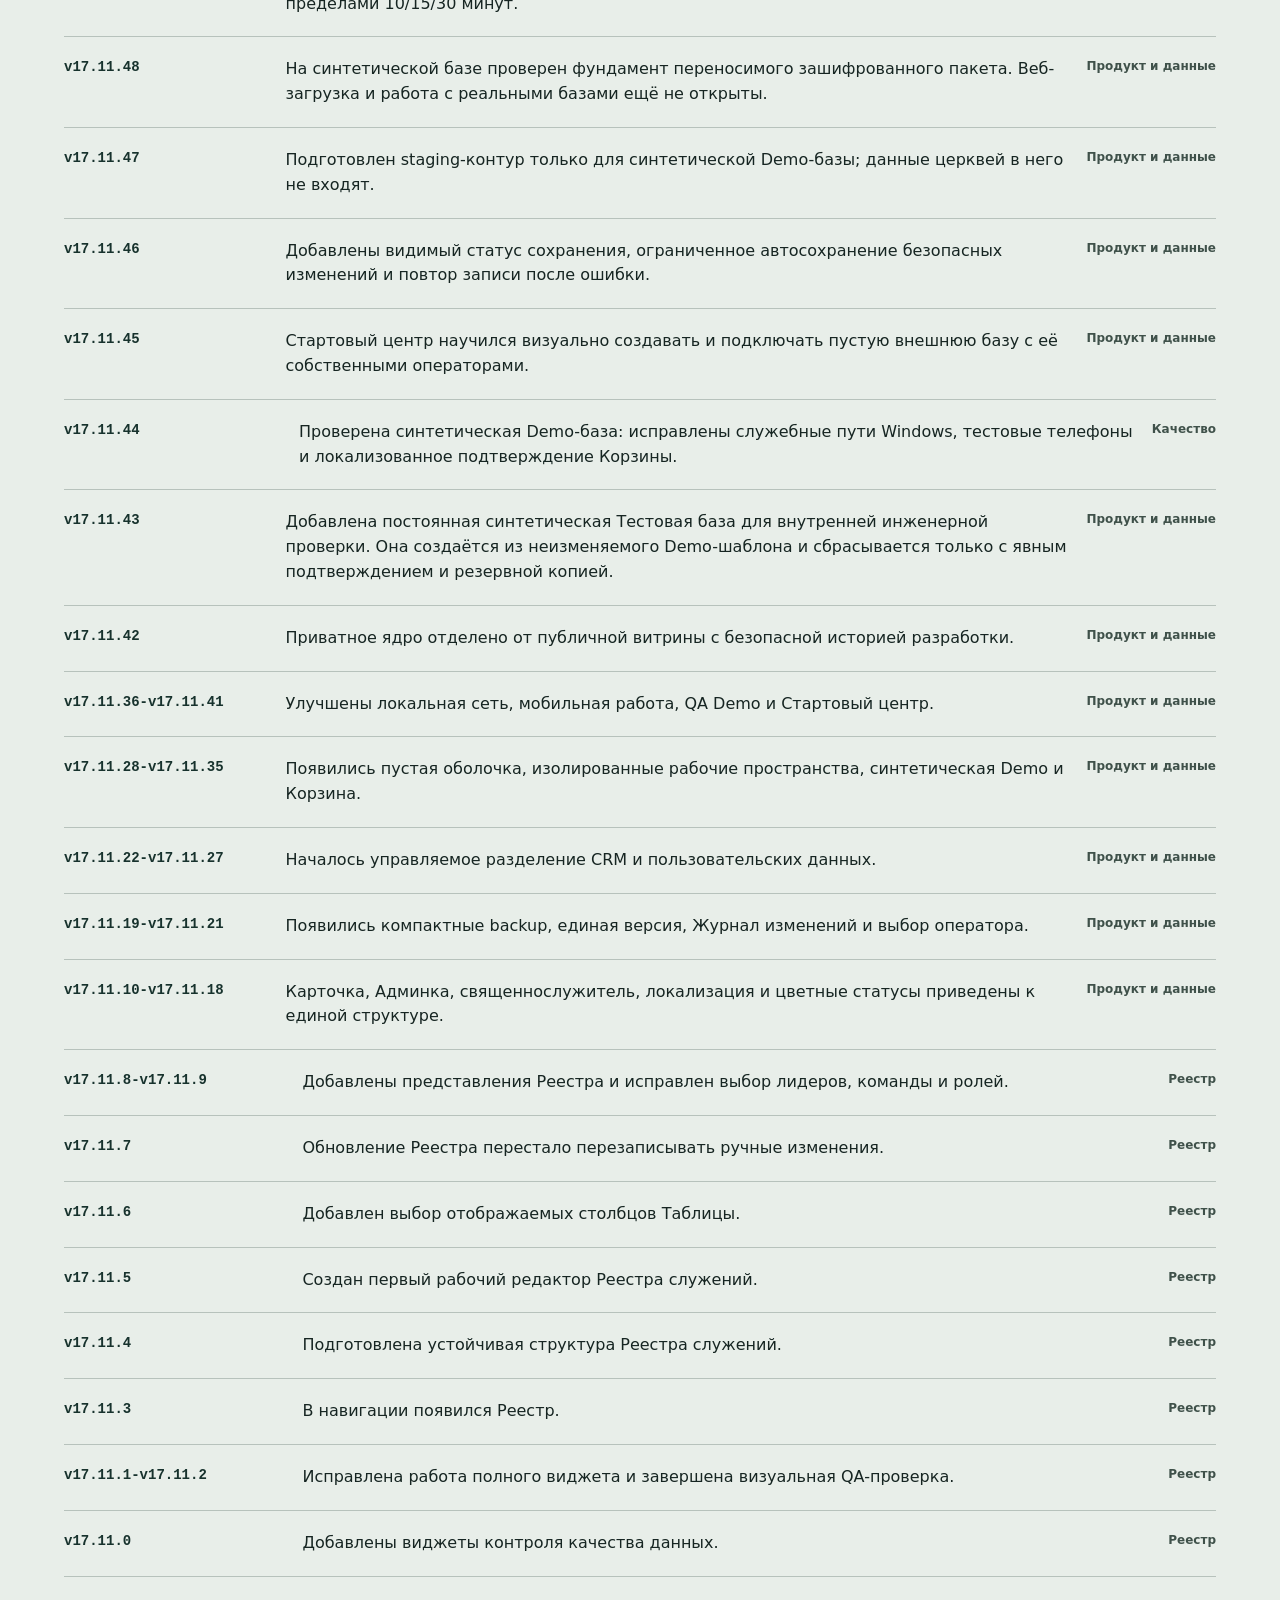
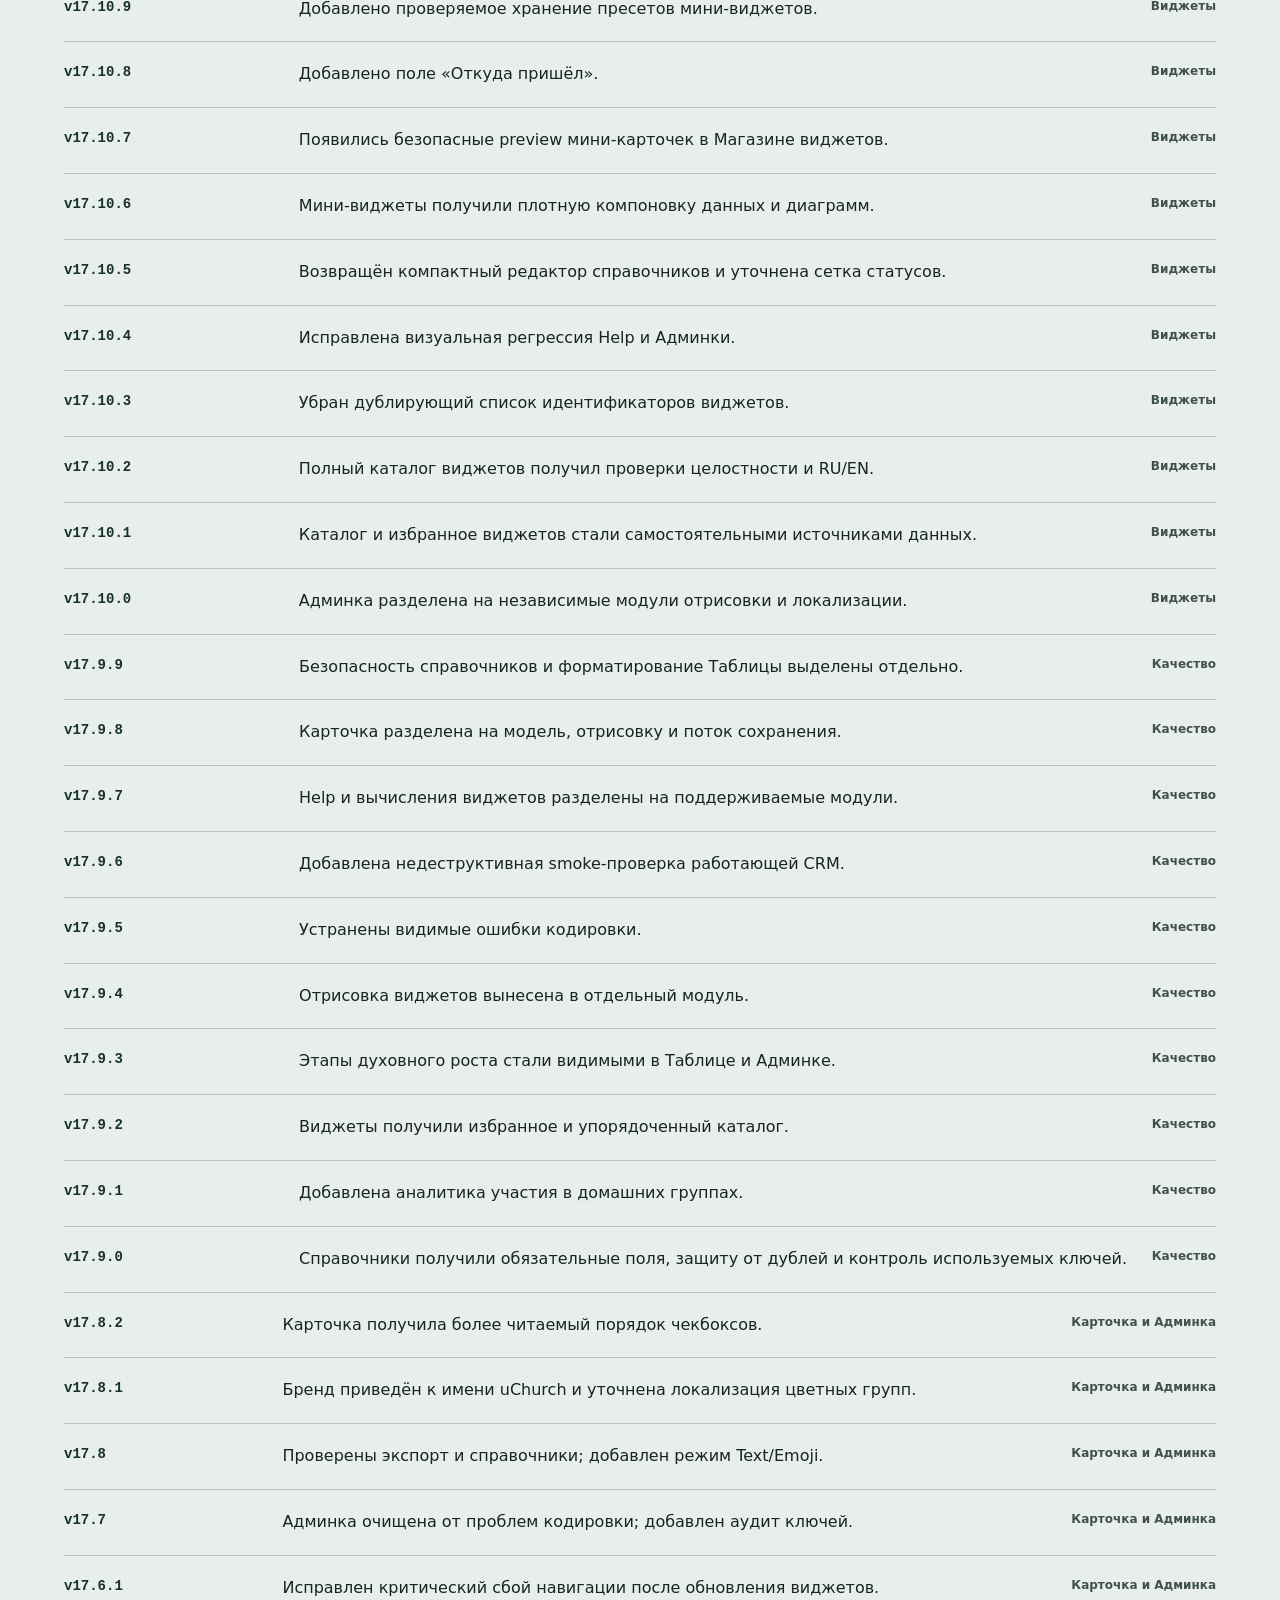
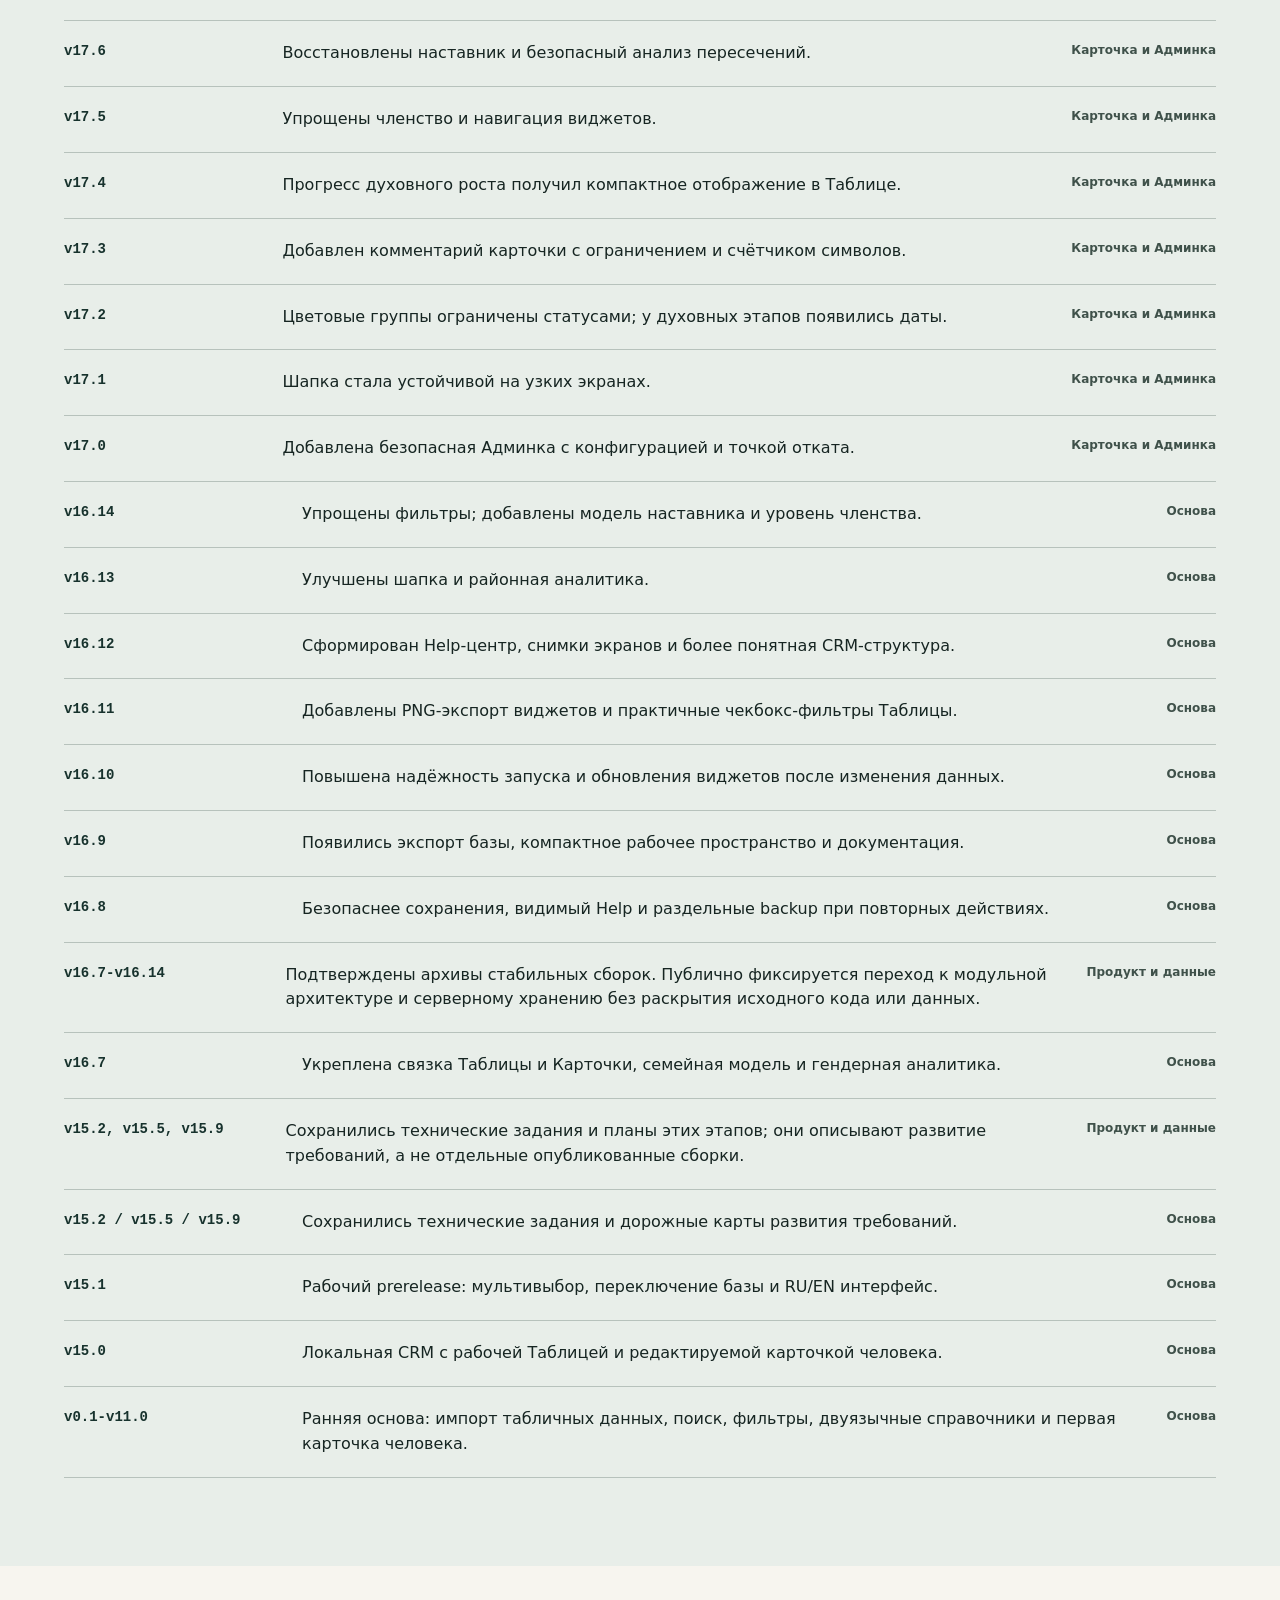
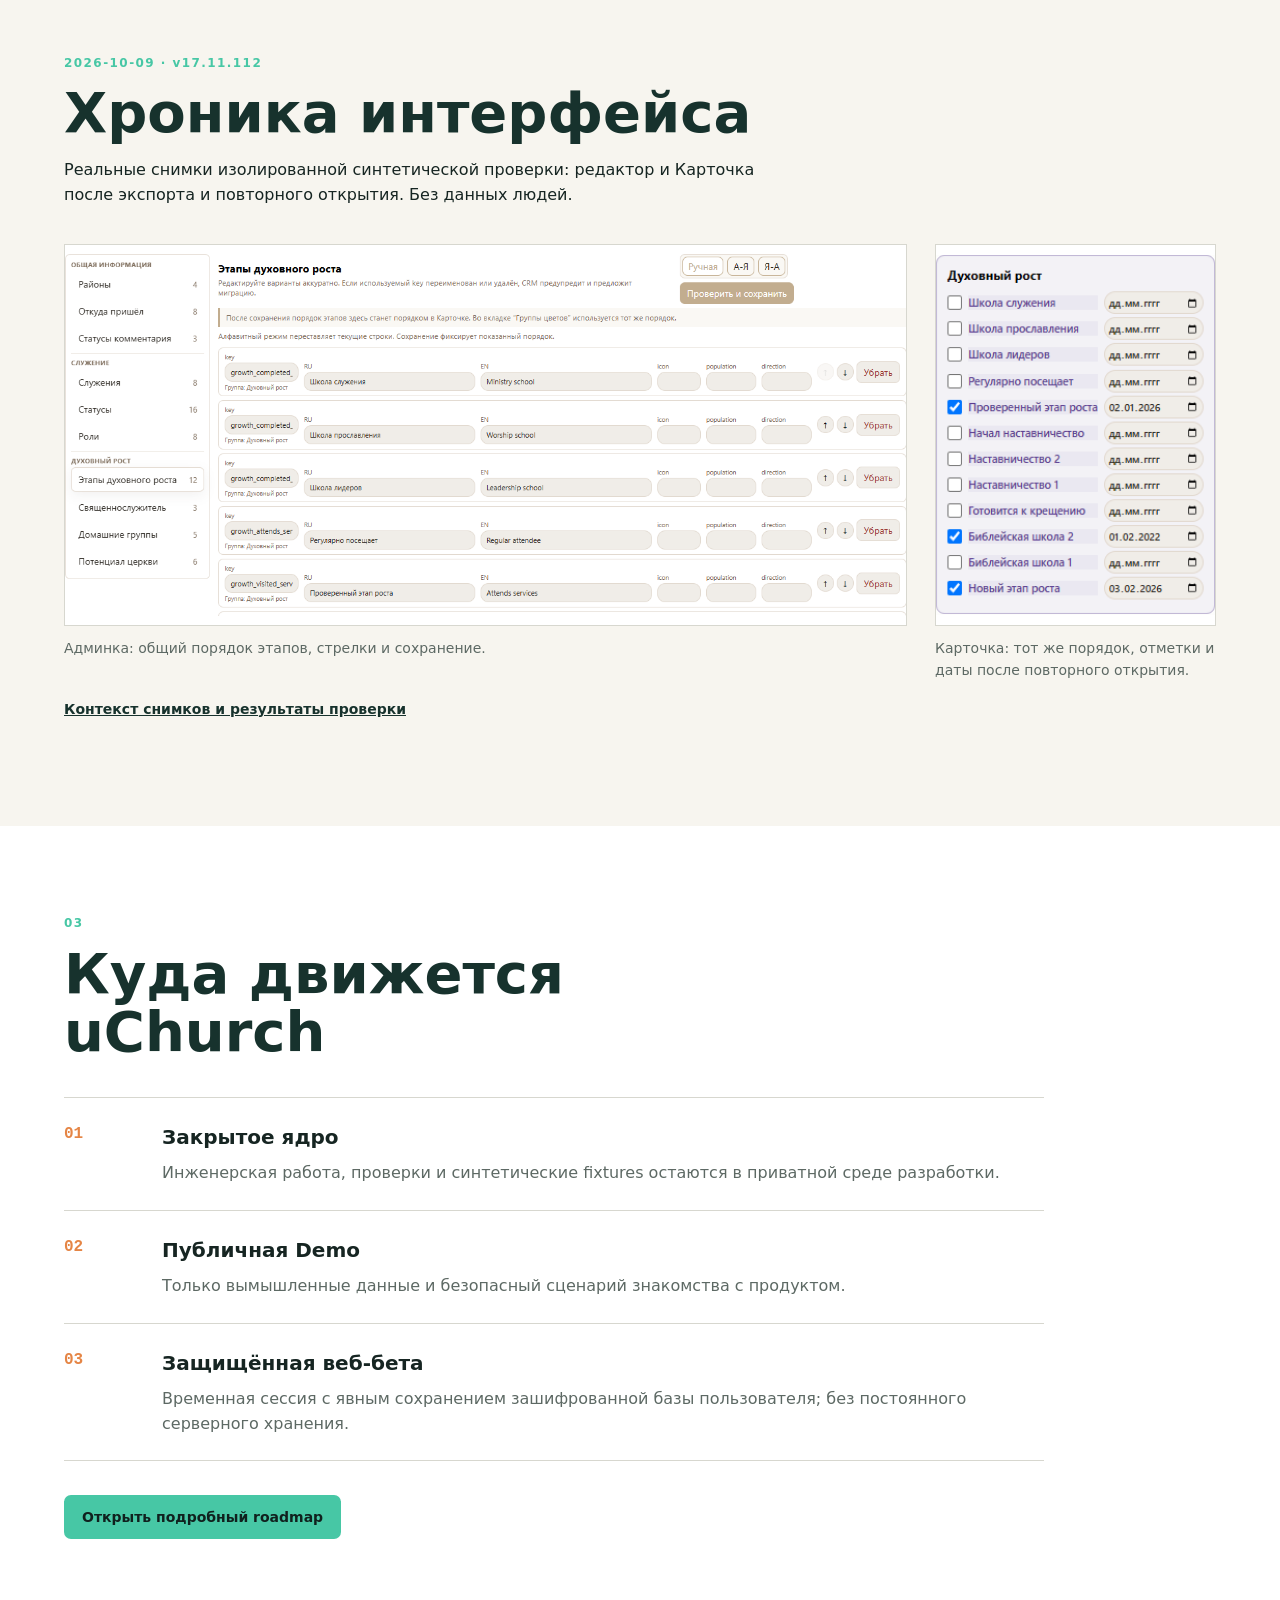
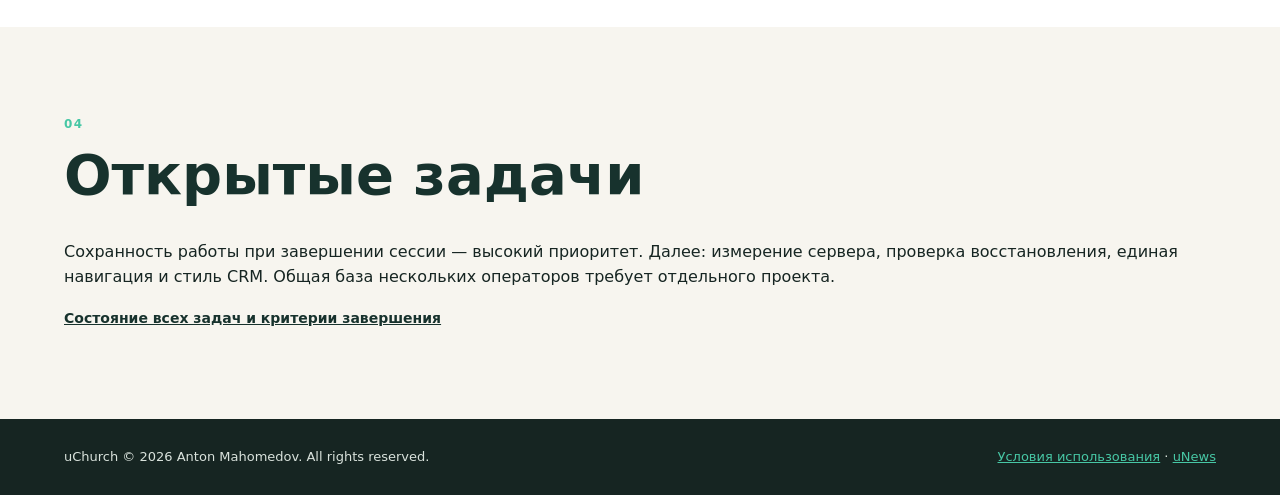
==== commit 98faca3c: "DIRECTORY v17.11.114: debt-first public catalog with combined filters" ====
--- a/index.html
+++ b/index.html
@@ -20,6 +20,7 @@
       <nav aria-label="Основная навигация">
         <a href="#about" data-copy data-copy-ru="О проекте" data-copy-en="About">О проекте</a>
         <a href="#history" data-copy data-copy-ru="История" data-copy-en="History">История</a>
+        <a href="catalog.html" data-copy data-copy-ru="Справочник" data-copy-en="Directory">Справочник</a>
         <a href="#chronicle" data-copy data-copy-ru="Хроника" data-copy-en="Chronicle">Хроника</a>
         <a href="#roadmap" data-copy data-copy-ru="Дальше" data-copy-en="Next">Дальше</a>
         <a href="#debt" data-copy data-copy-ru="Задачи" data-copy-en="Tasks">Задачи</a>
@@ -34,7 +35,7 @@
           <p class="eyebrow">PUBLIC PRODUCT PORTAL</p>
           <h1 id="hero-title">uChurch</h1>
           <p class="hero-lead" data-copy data-copy-ru="Надёжная CRM для церковной жизни: люди, служения, структура и ясная история изменений." data-copy-en="A dependable CRM for church life: people, ministries, structure and a clear change history.">Надёжная CRM для церковной жизни: люди, служения, структура и ясная история изменений.</p>
-          <div class="hero-actions"><a class="button button-primary" href="#history" data-copy data-copy-ru="Открыть каталог" data-copy-en="Open catalog">Открыть каталог</a><a class="button button-secondary" href="docs/roadmap.ru.md" data-copy data-copy-ru="Планы продукта" data-copy-en="Product plan">Планы продукта</a></div>
+          <div class="hero-actions"><a class="button button-primary" href="catalog.html" data-copy data-copy-ru="Долги и патчи" data-copy-en="Debts and patches">Долги и патчи</a><a class="button button-secondary" href="docs/roadmap.ru.md" data-copy data-copy-ru="Планы продукта" data-copy-en="Product plan">Планы продукта</a></div>
         </div>
         <p class="hero-note" data-copy data-copy-ru="Публичная витрина не содержит кода CRM, пользовательских баз, ключей или резервных копий." data-copy-en="The public storefront contains no CRM core, User Data, keys or backups.">Публичная витрина не содержит кода CRM, пользовательских баз, ключей или резервных копий.</p>
       </section>
@@ -54,7 +55,7 @@
       <section id="chronicle" class="band chronicle-band" aria-labelledby="chronicle-title">
         <div class="section-heading"><p class="eyebrow">2026-10-09 · v17.11.112</p><h2 id="chronicle-title" data-copy data-copy-ru="Хроника интерфейса" data-copy-en="Interface chronicle">Хроника интерфейса</h2><p data-copy data-copy-ru="Реальные снимки изолированной синтетической проверки: редактор и Карточка после экспорта и повторного открытия. Без данных людей." data-copy-en="Real screenshots from isolated synthetic QA: editor and Card after export and reopen. No people data.">Реальные снимки изолированной синтетической проверки: редактор и Карточка после экспорта и повторного открытия. Без данных людей.</p></div>
         <div class="chronicle-grid">
-          <figure><a href="assets/chronicle/2026-10-09-v17.11.112-admin.png"><img src="assets/chronicle/2026-10-09-v17.11.112-admin.png" alt="Админка: редактор этапов духовного роста" loading="lazy"></a><figcaption data-copy data-copy-ru="Админка: общий порядок этапов, стрелки и сохранение." data-copy-en="Admin: shared stage order, move controls and save.">Админка: общий порядок этапов, стрелки и сохранение.</figcaption></figure>
+          <figure><a href="assets/chronicle/2026-10-09-v17.11.112-admin.png"><img src="assets/chronicle/2026-10-09-v17.11.112-admin.png" alt="Админка: редактор этапов духовного роста" loading="lazy" width="1276" height="550"></a><figcaption data-copy data-copy-ru="Админка: общий порядок этапов, стрелки и сохранение." data-copy-en="Admin: shared stage order, move controls and save.">Админка: общий порядок этапов, стрелки и сохранение.</figcaption></figure>
           <figure><a href="assets/chronicle/2026-10-09-v17.11.112-card.png"><img src="assets/chronicle/2026-10-09-v17.11.112-card.png" alt="Духовный блок Карточки с тем же порядком этапов" loading="lazy" width="269" height="348"></a><figcaption data-copy data-copy-ru="Карточка: тот же порядок, отметки и даты после повторного открытия." data-copy-en="Card: matching order, checked stages and dates after reopening.">Карточка: тот же порядок, отметки и даты после повторного открытия.</figcaption></figure>
         </div>
         <p><a class="text-link" href="docs/chronicle-2026-10-09.md" data-copy data-copy-ru="Контекст снимков и результаты проверки" data-copy-en="Screenshot context and verification results">Контекст снимков и результаты проверки</a></p>
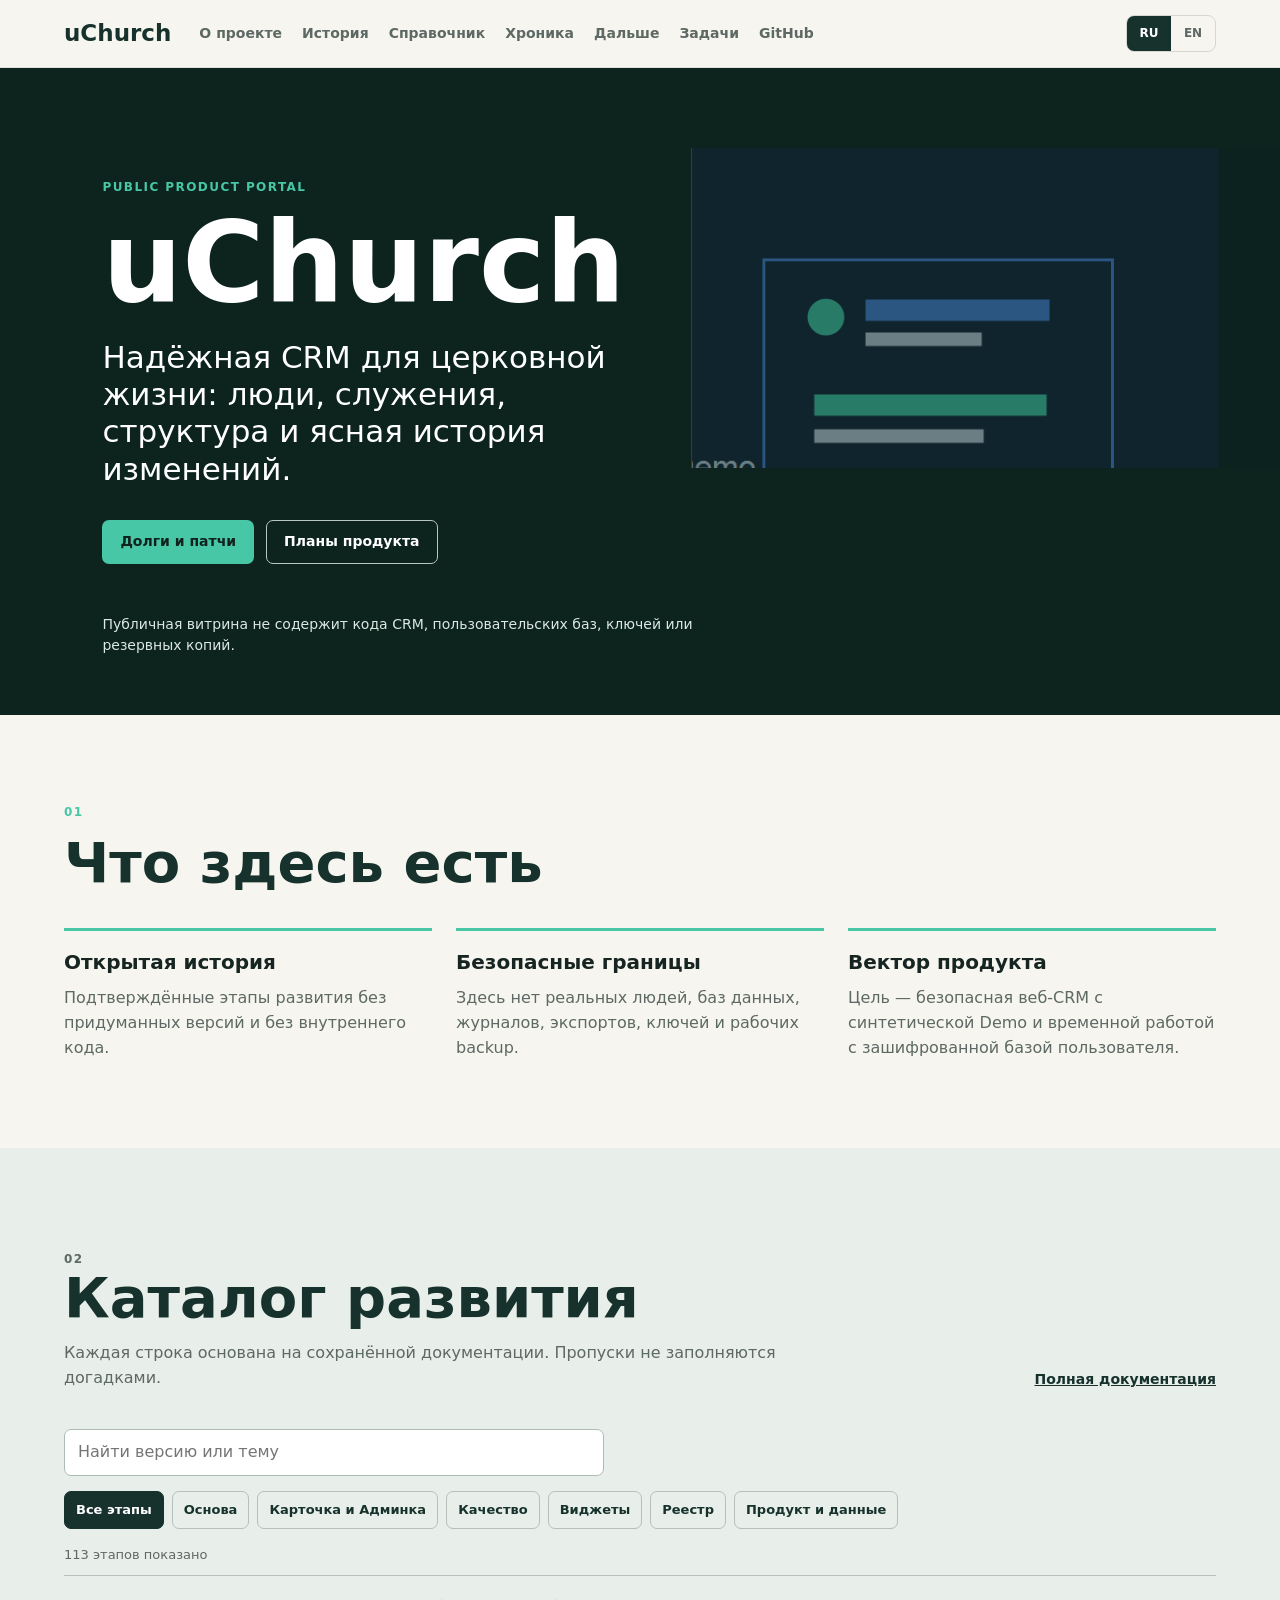
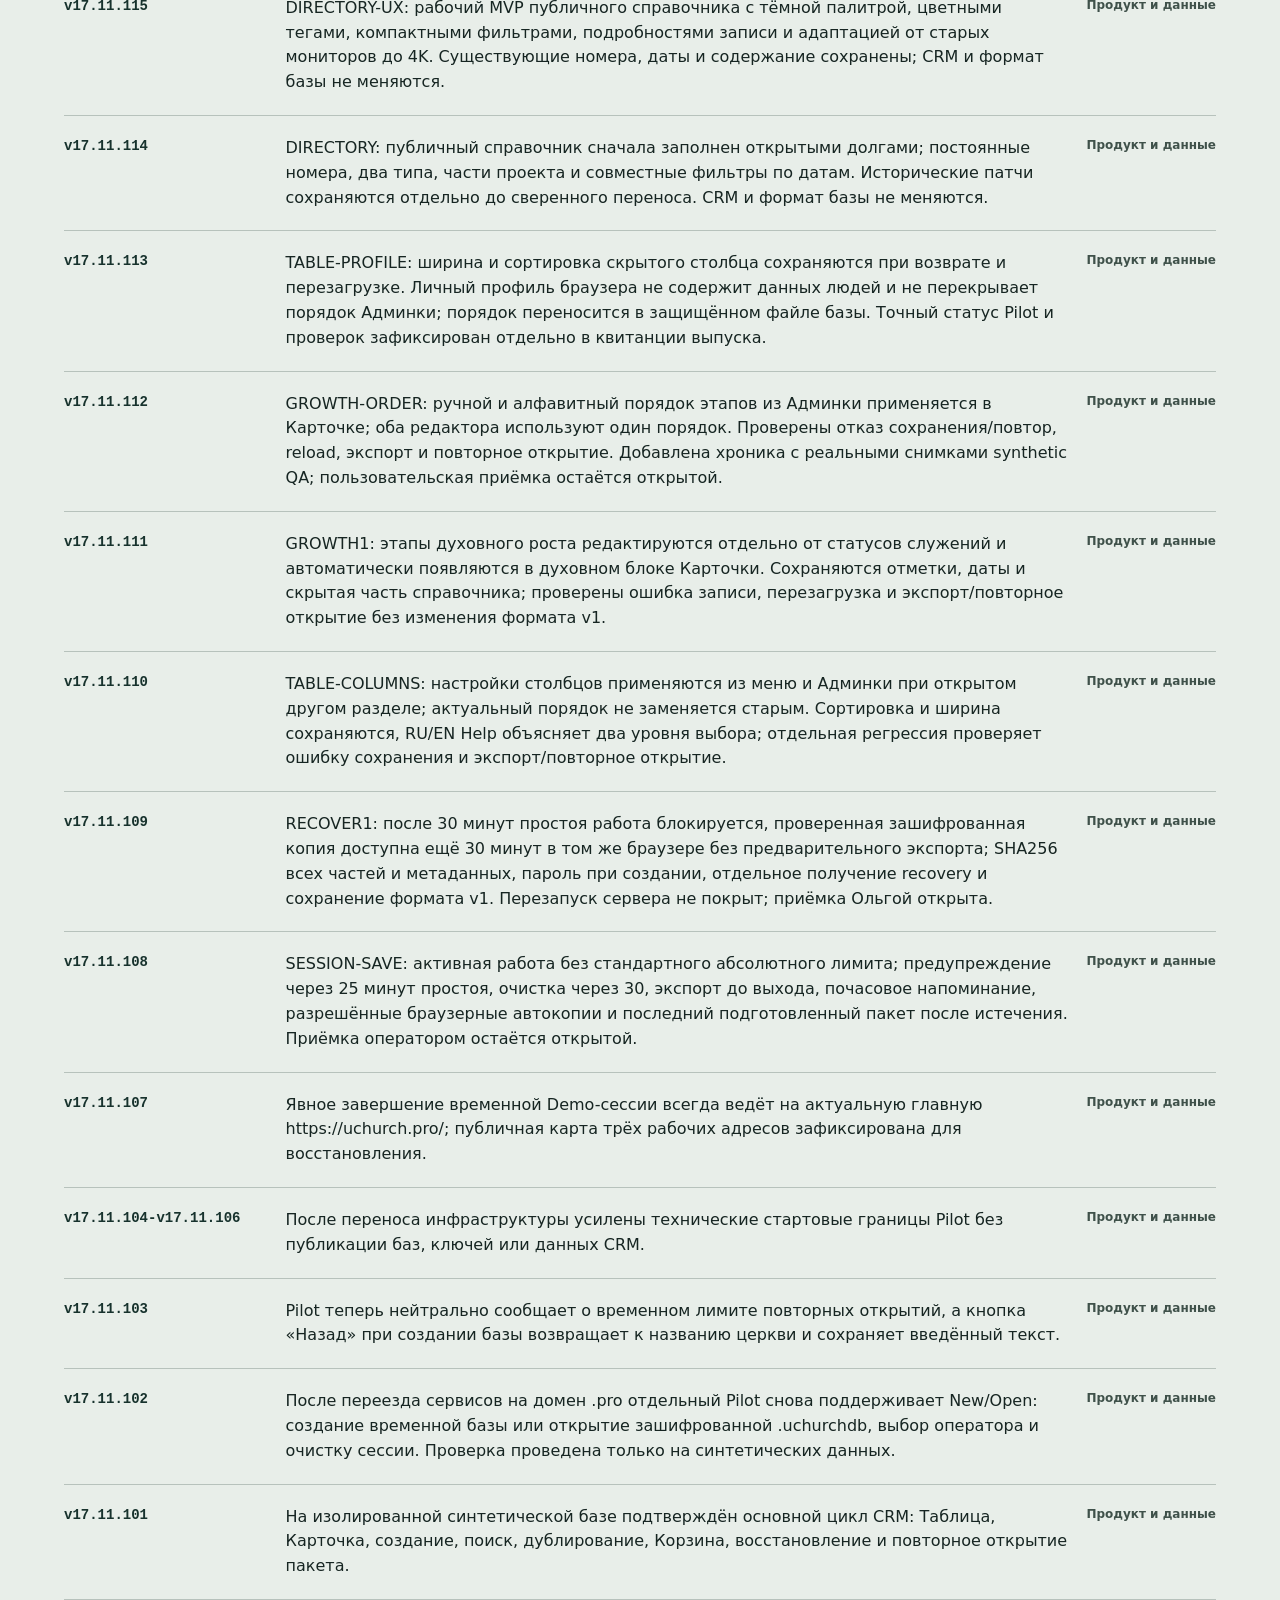
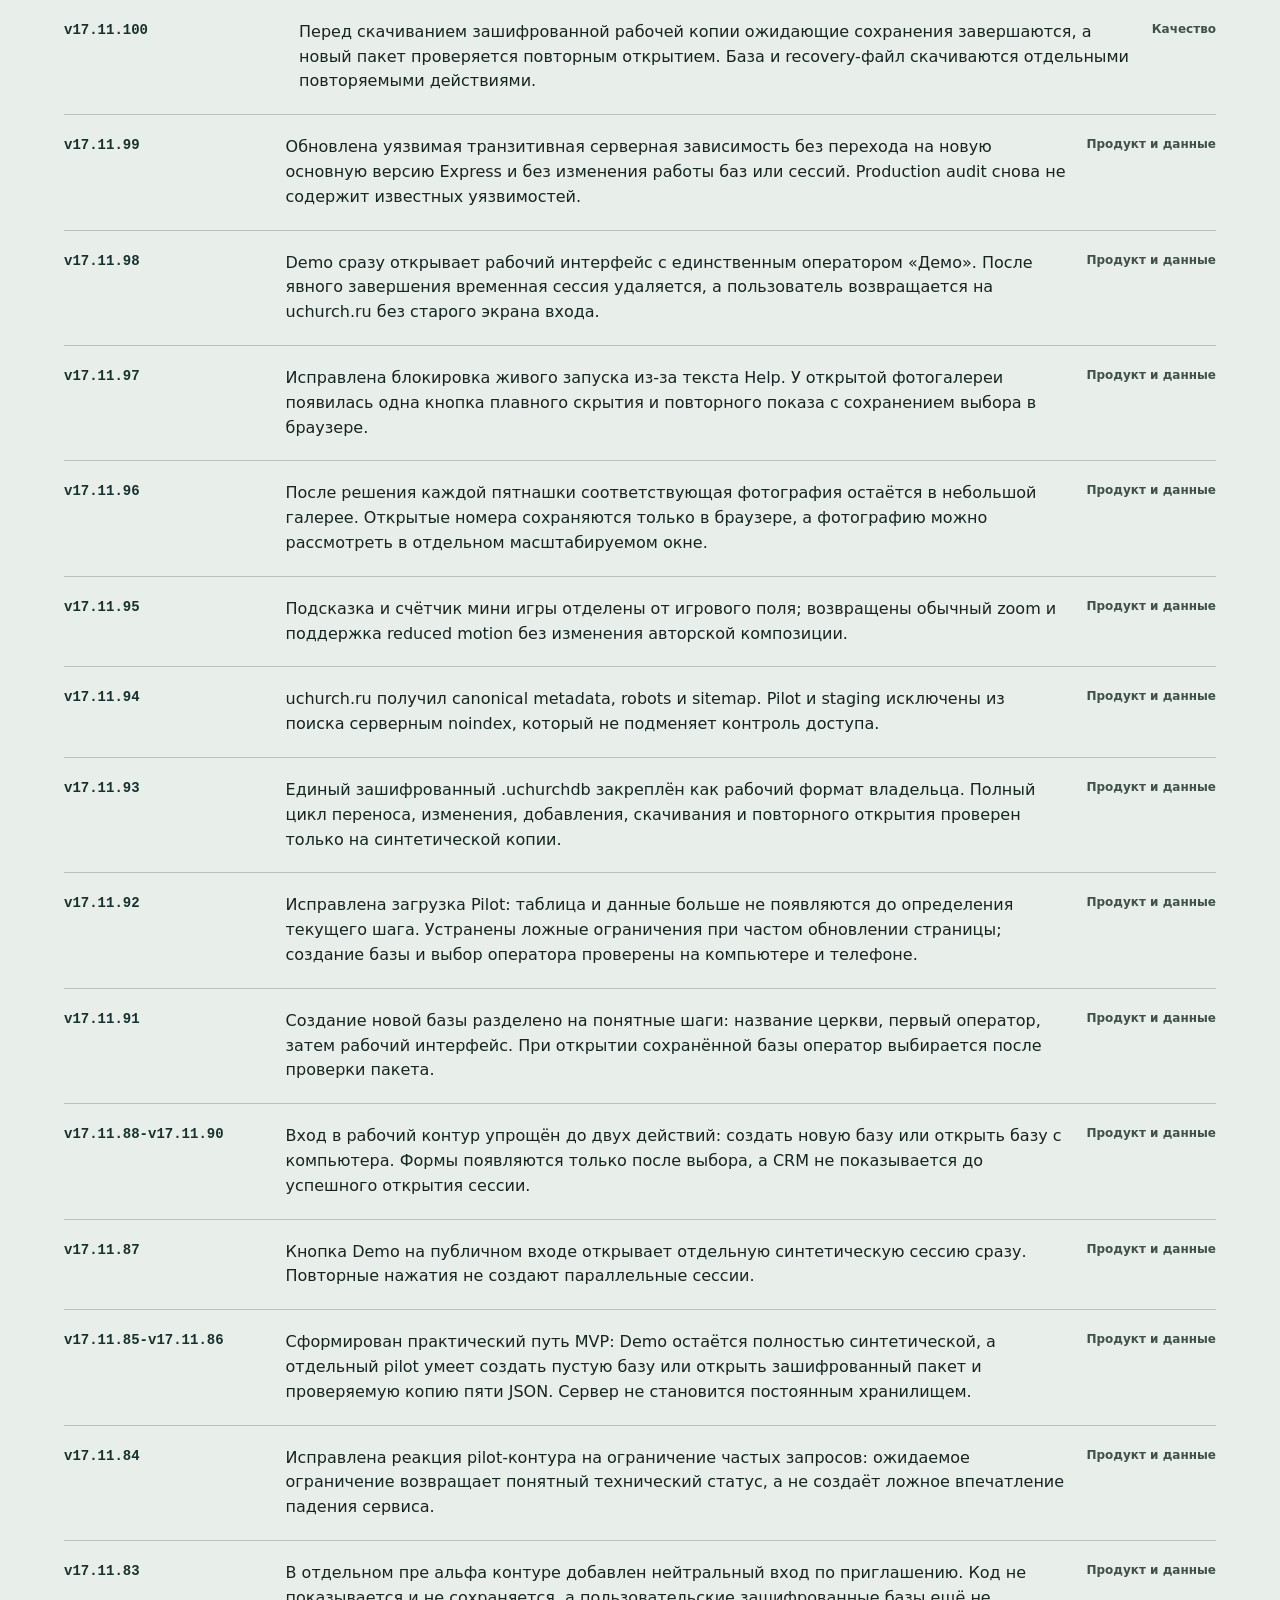
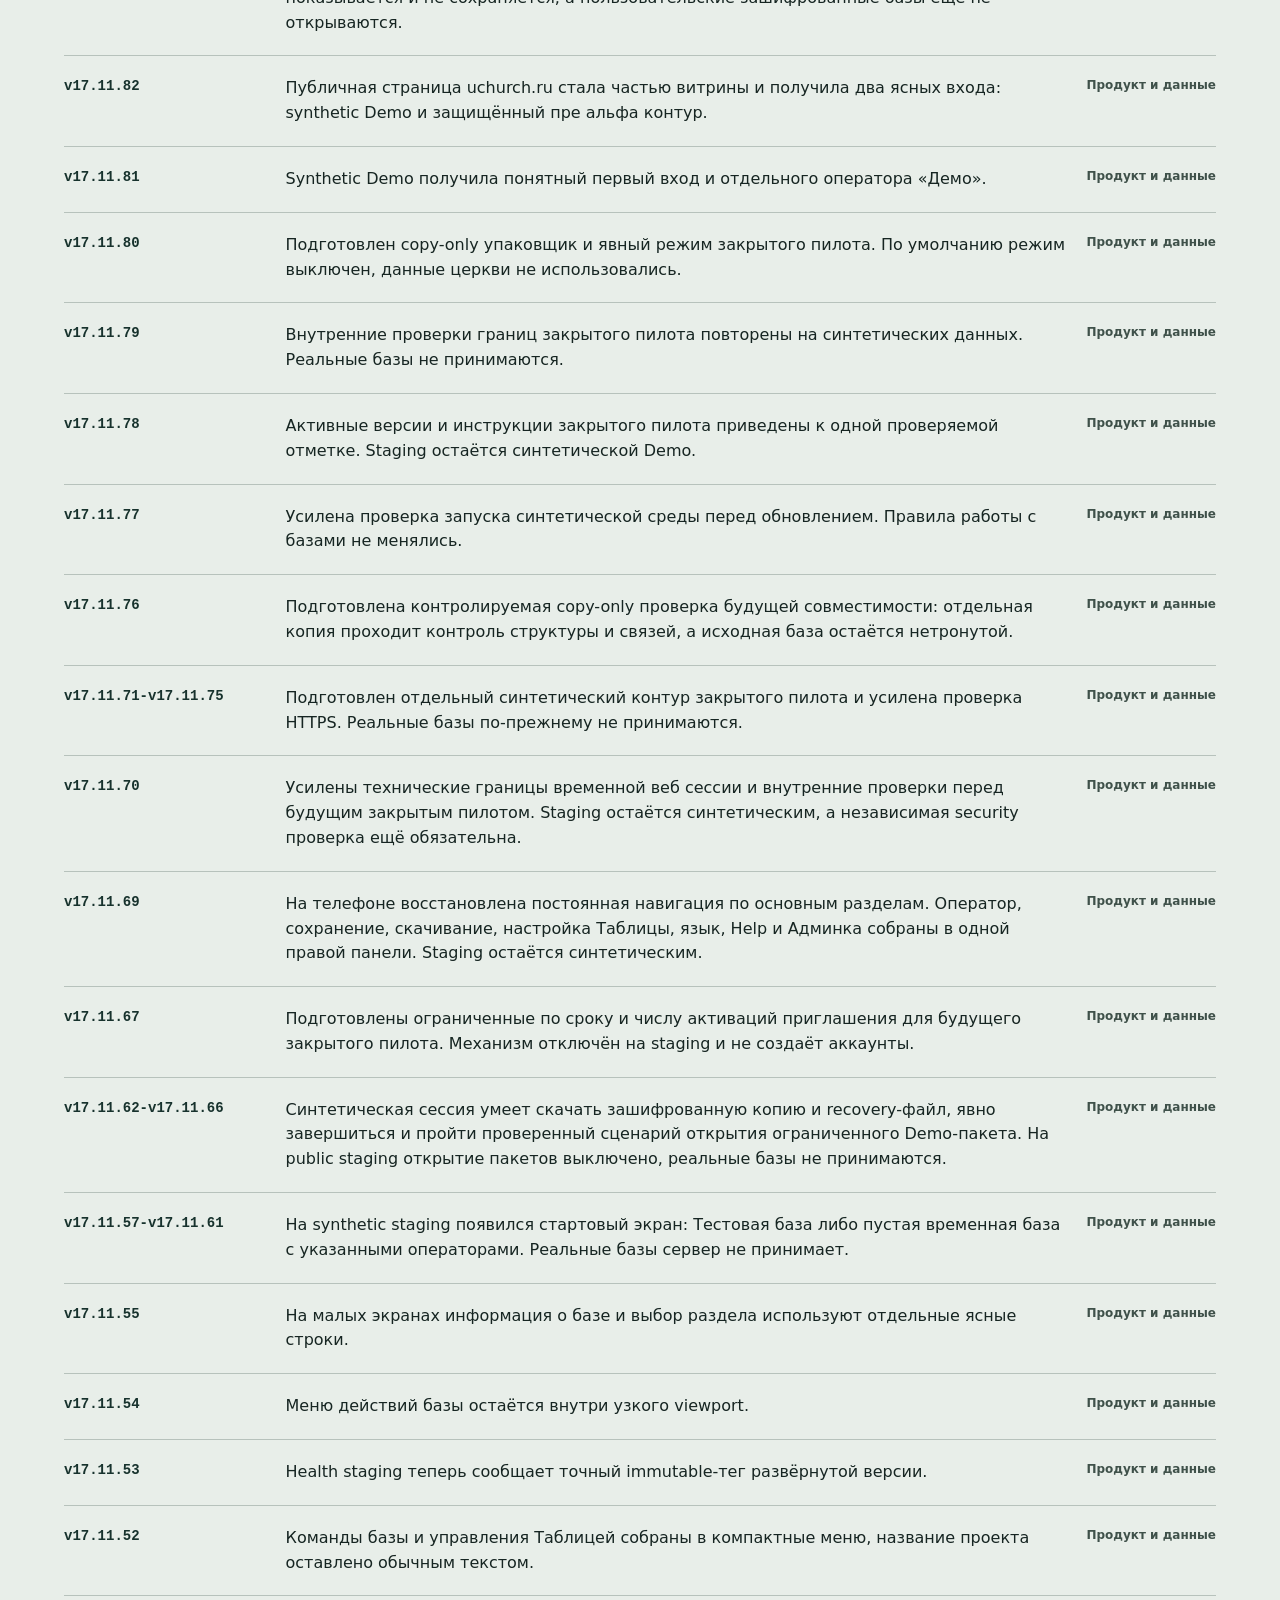
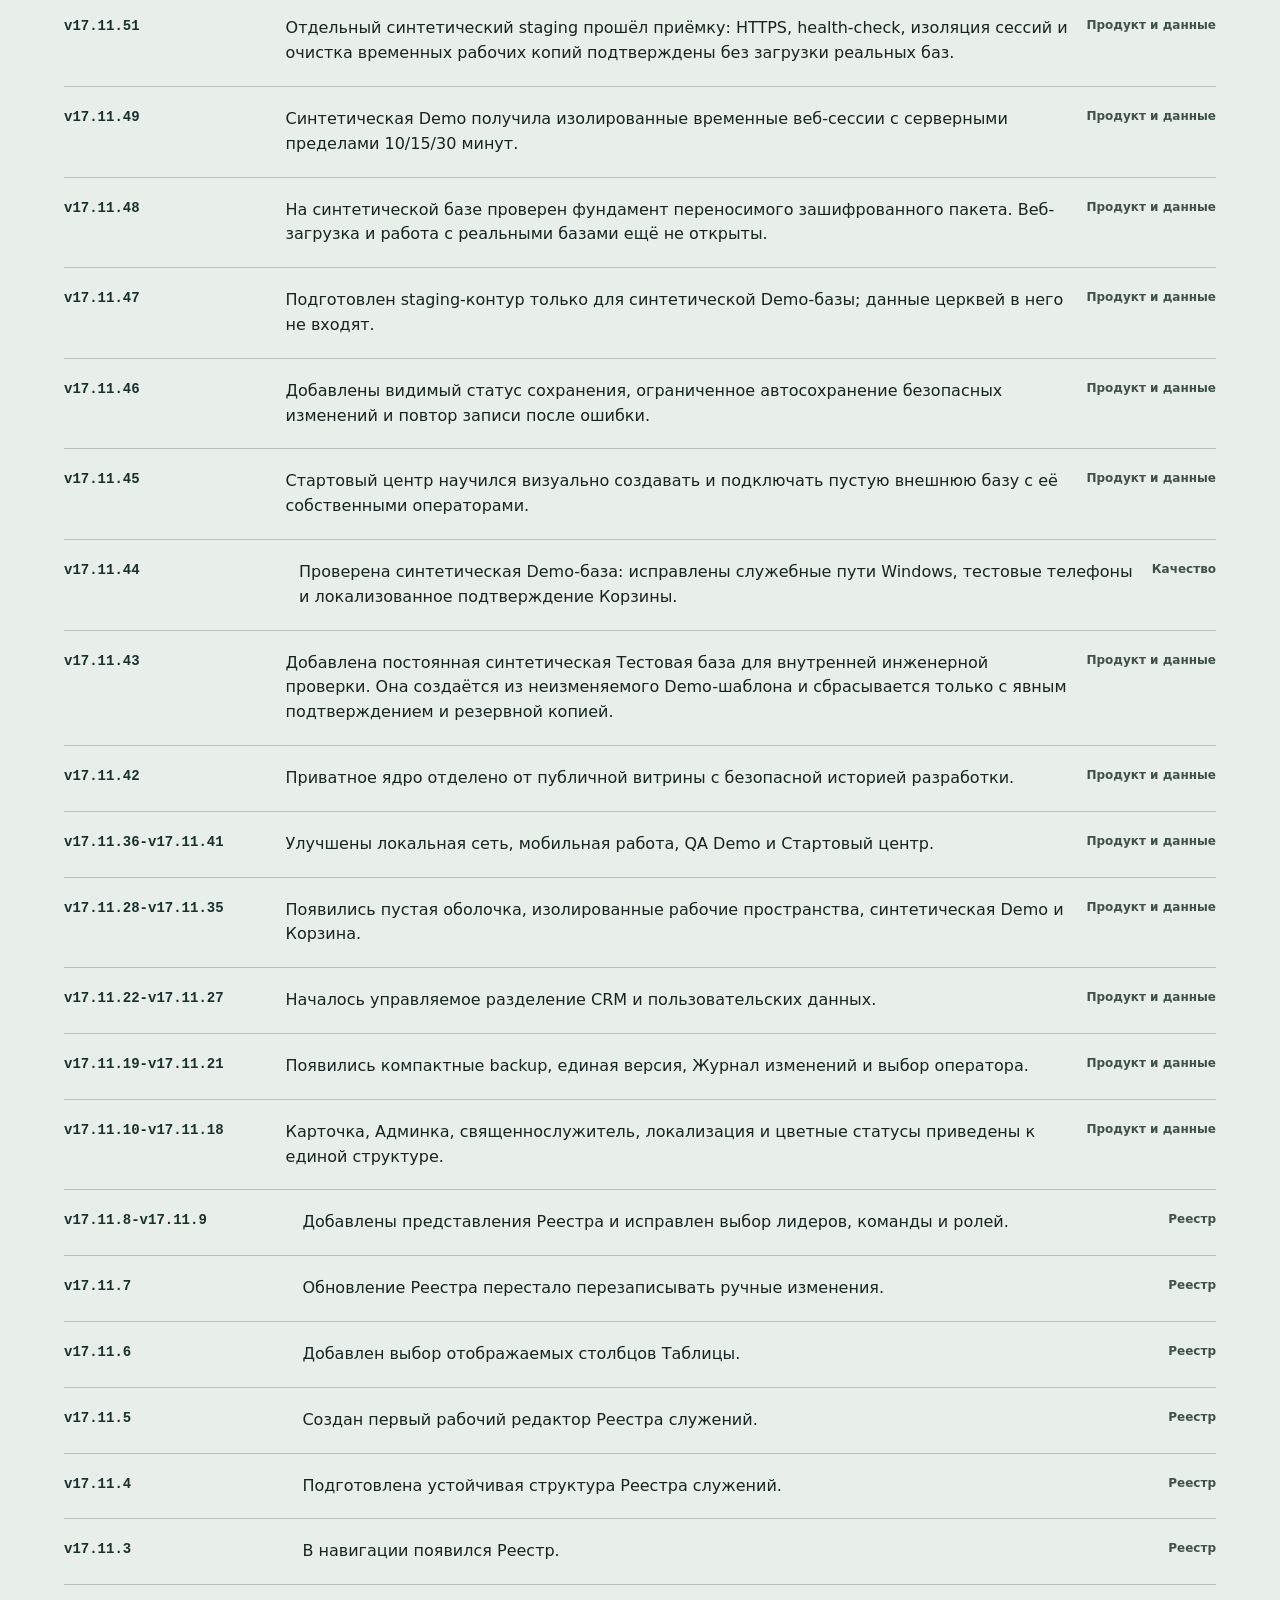
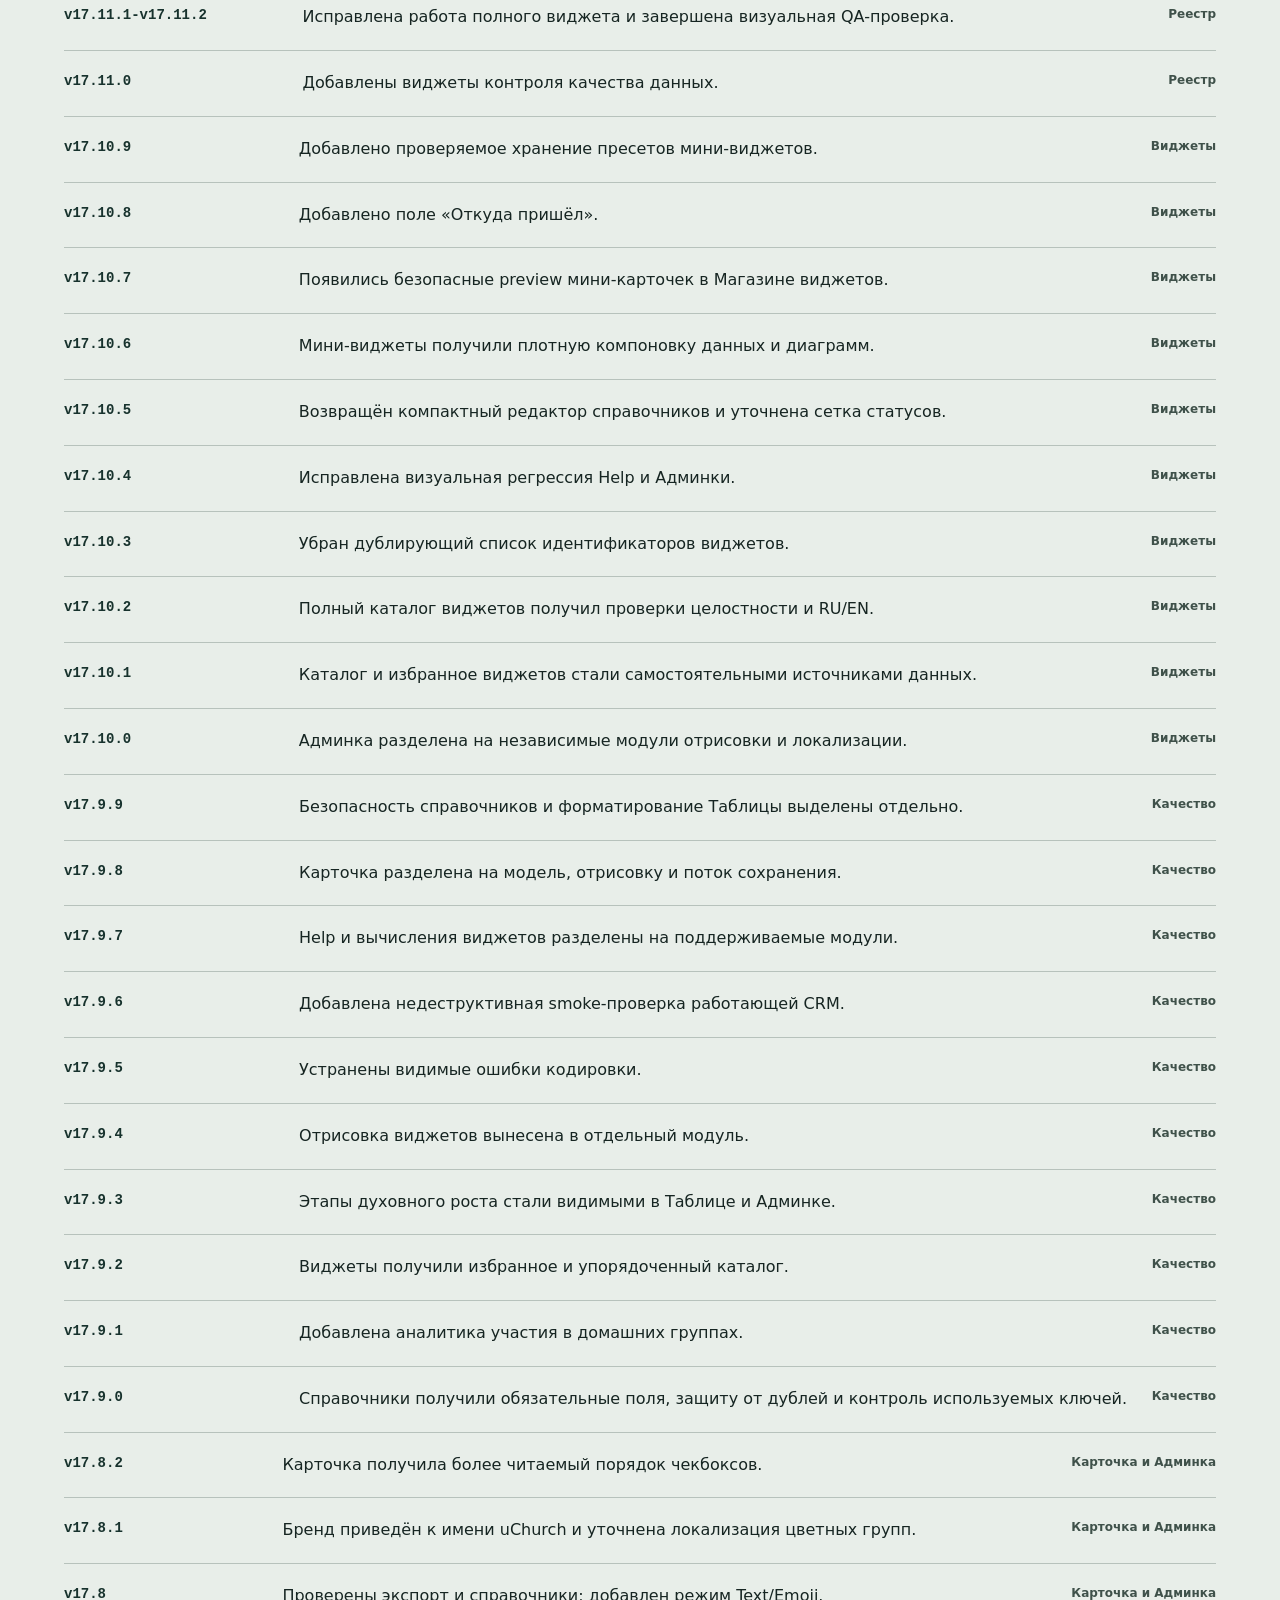
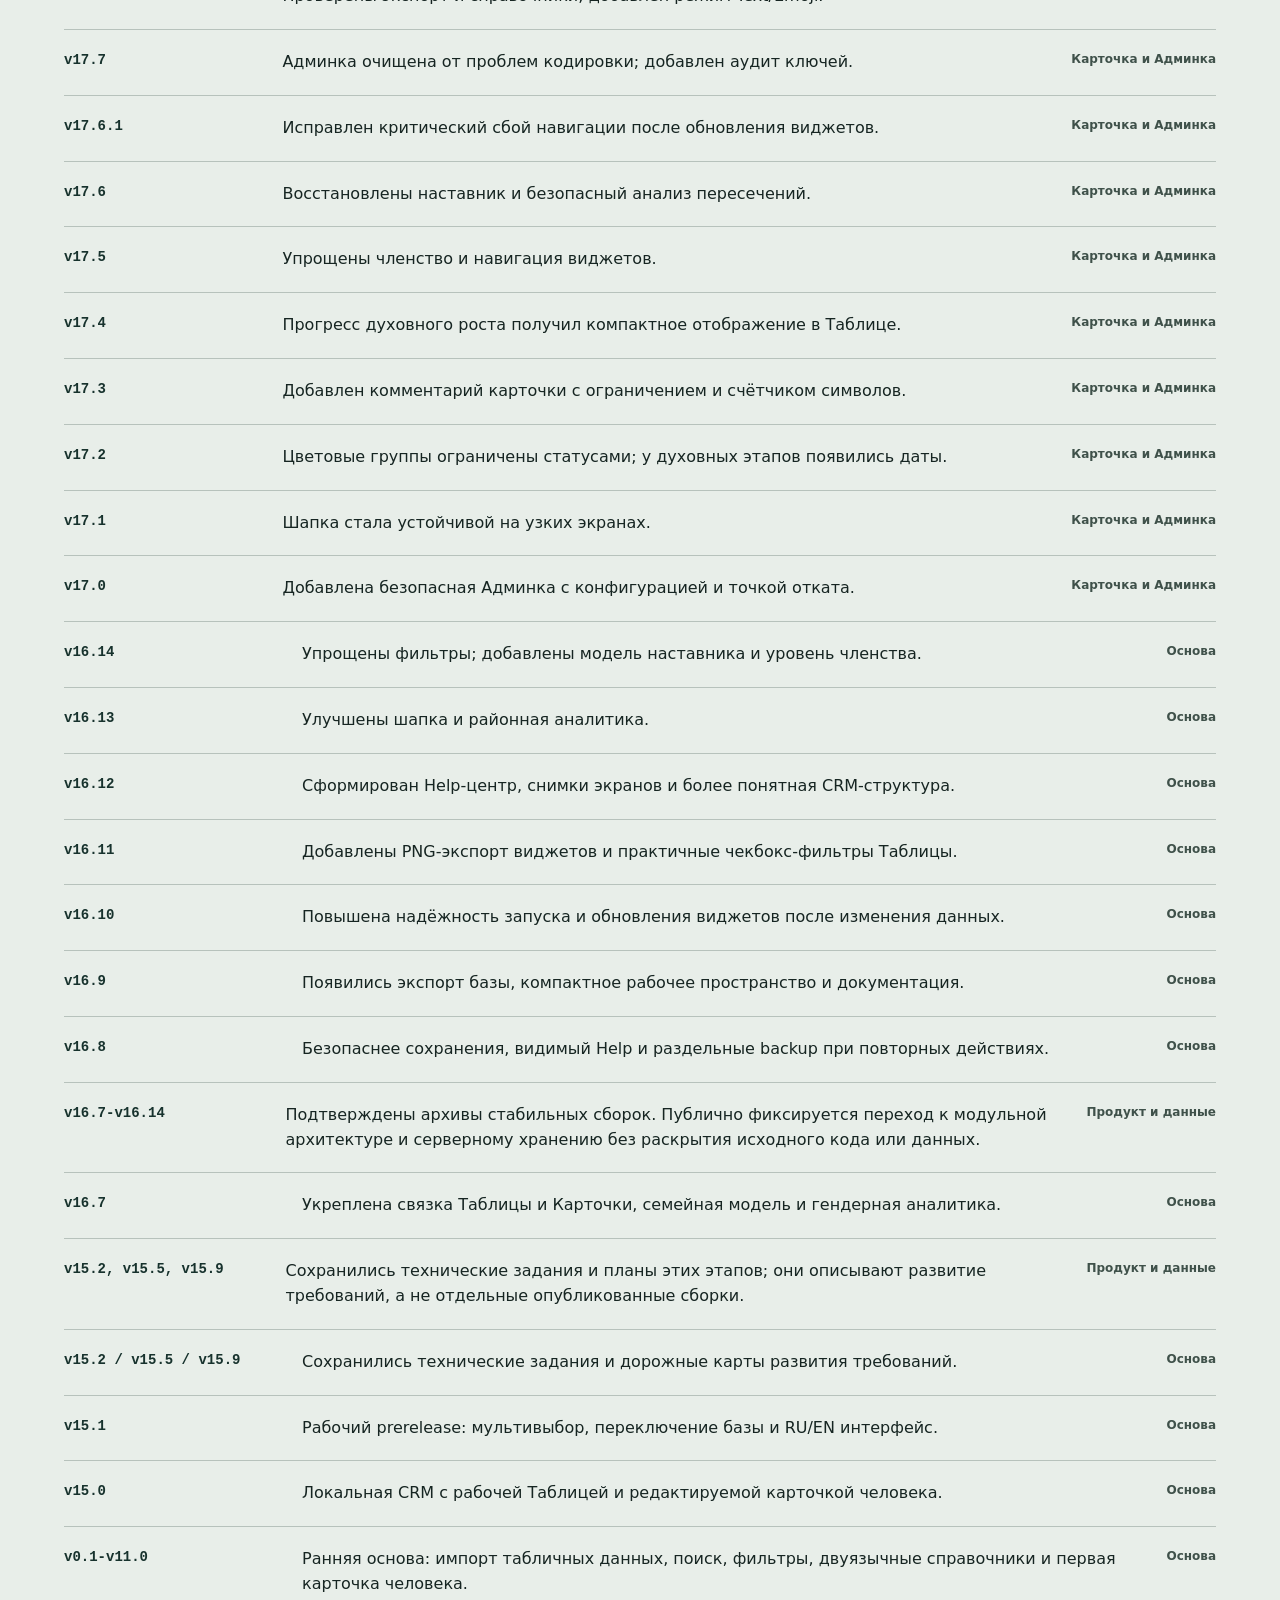
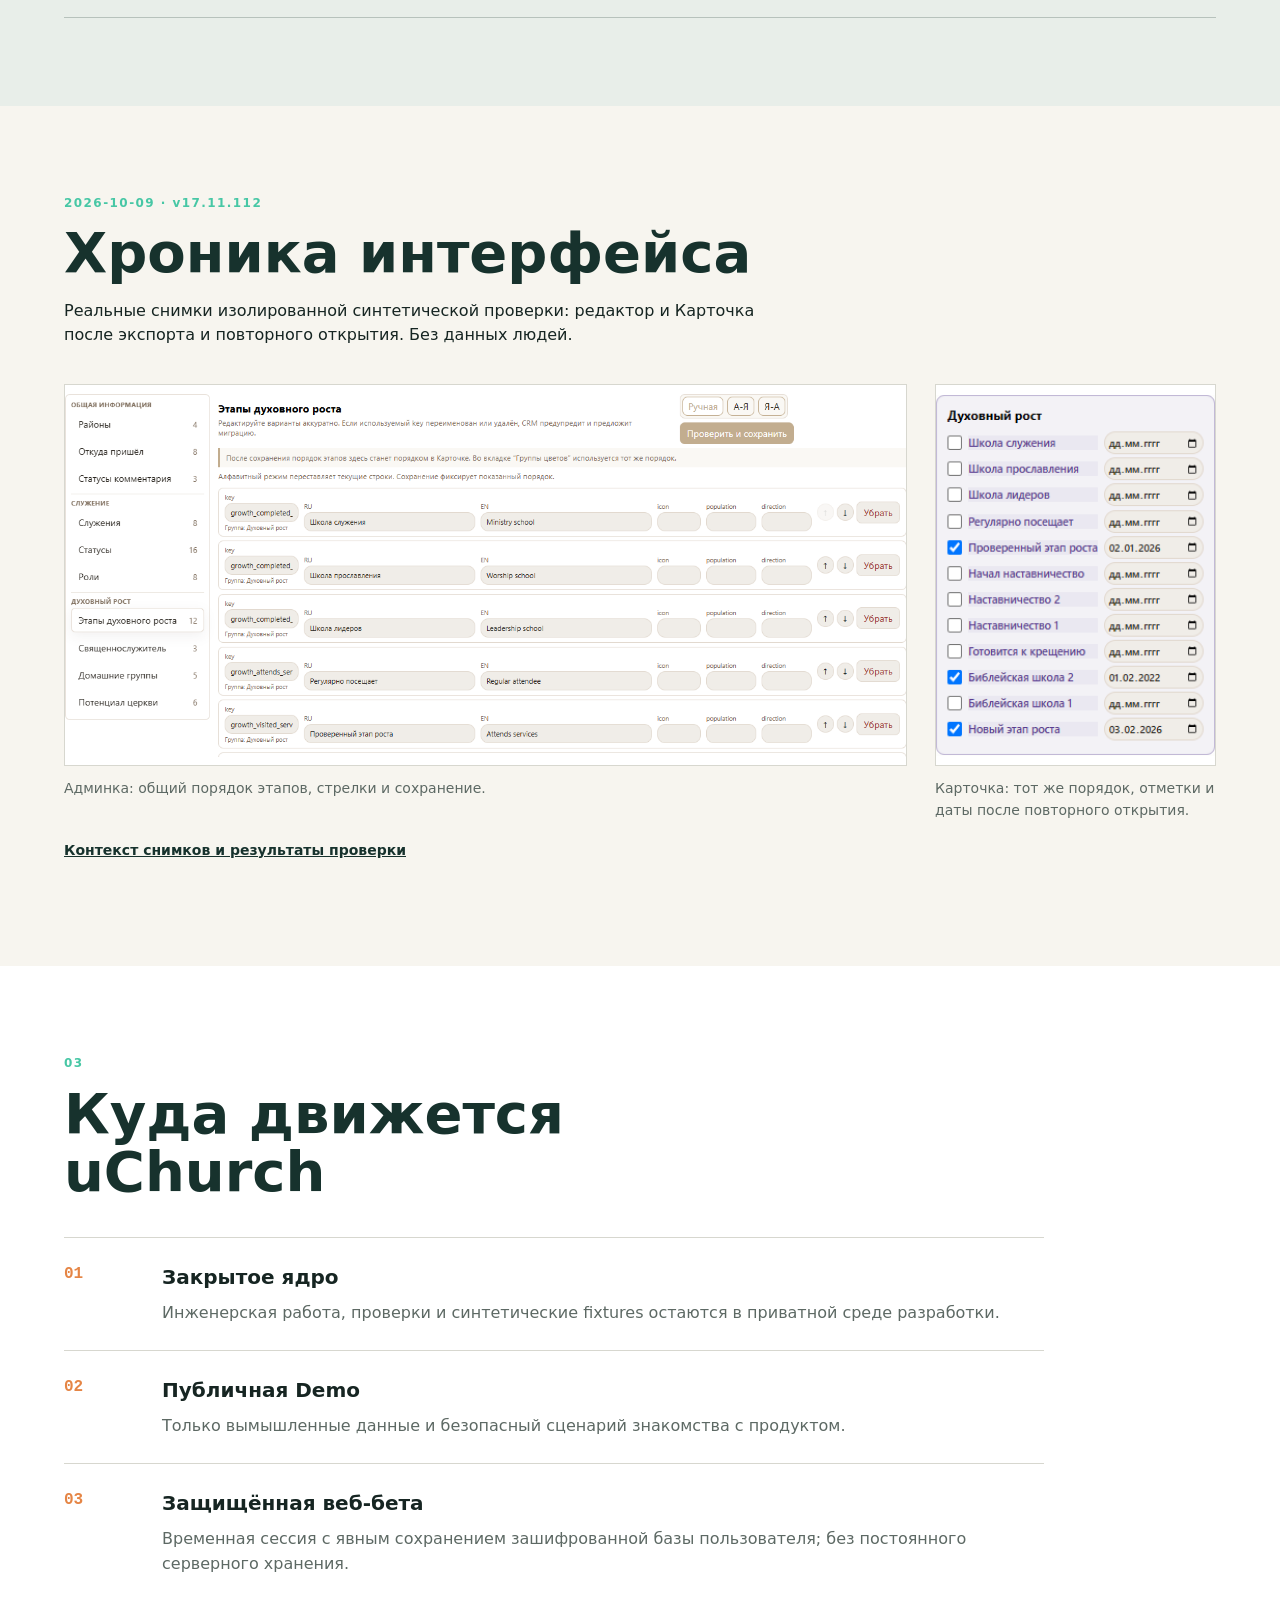
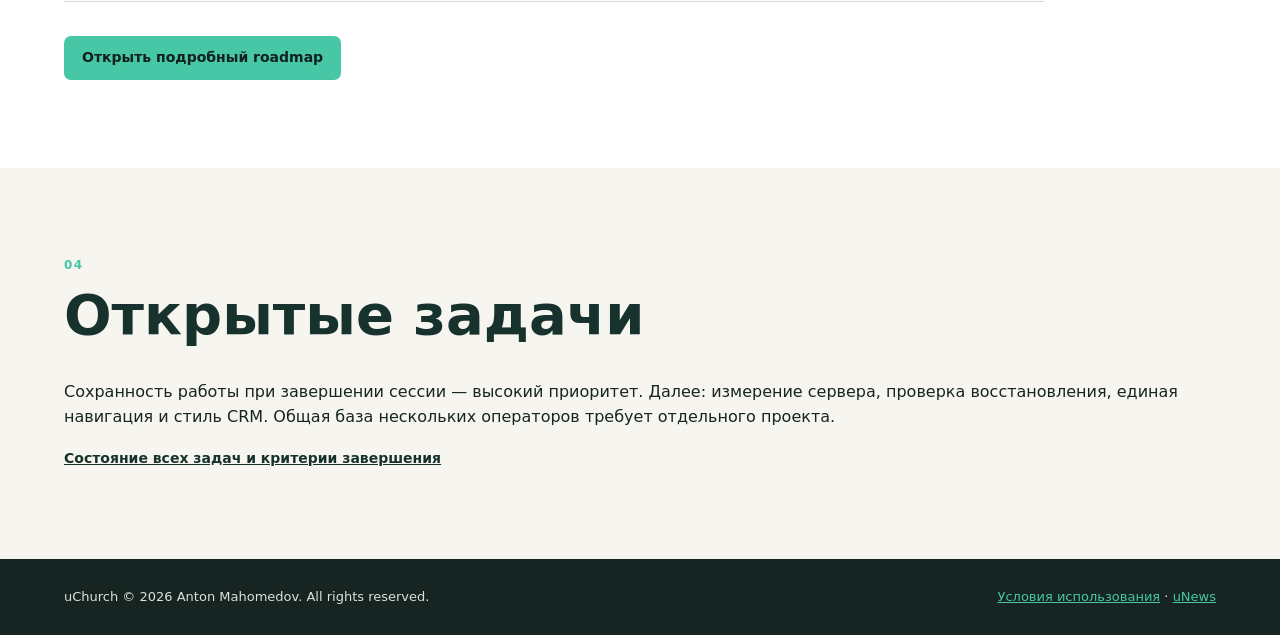
==== commit cafc2760: "feat(directory): ship responsive colored-tag MVP v17.11.115" ====
--- a/index.html
+++ b/index.html
@@ -76,6 +76,6 @@
       </section>
     </main>
     <footer class="site-footer"><p>uChurch © 2026 Anton Mahomedov. All rights reserved.</p><p><a href="LICENSE.md" data-copy data-copy-ru="Условия использования" data-copy-en="Terms of use">Условия использования</a> <span aria-hidden="true">·</span> <a href="https://t.me/uNewsLog">uNews</a></p></footer>
-    <script src="assets/catalog.js"></script><script src="assets/site.js"></script>
+    <script src="assets/catalog.js?v=v17.11.115"></script><script src="assets/site.js"></script>
   </body>
 </html>
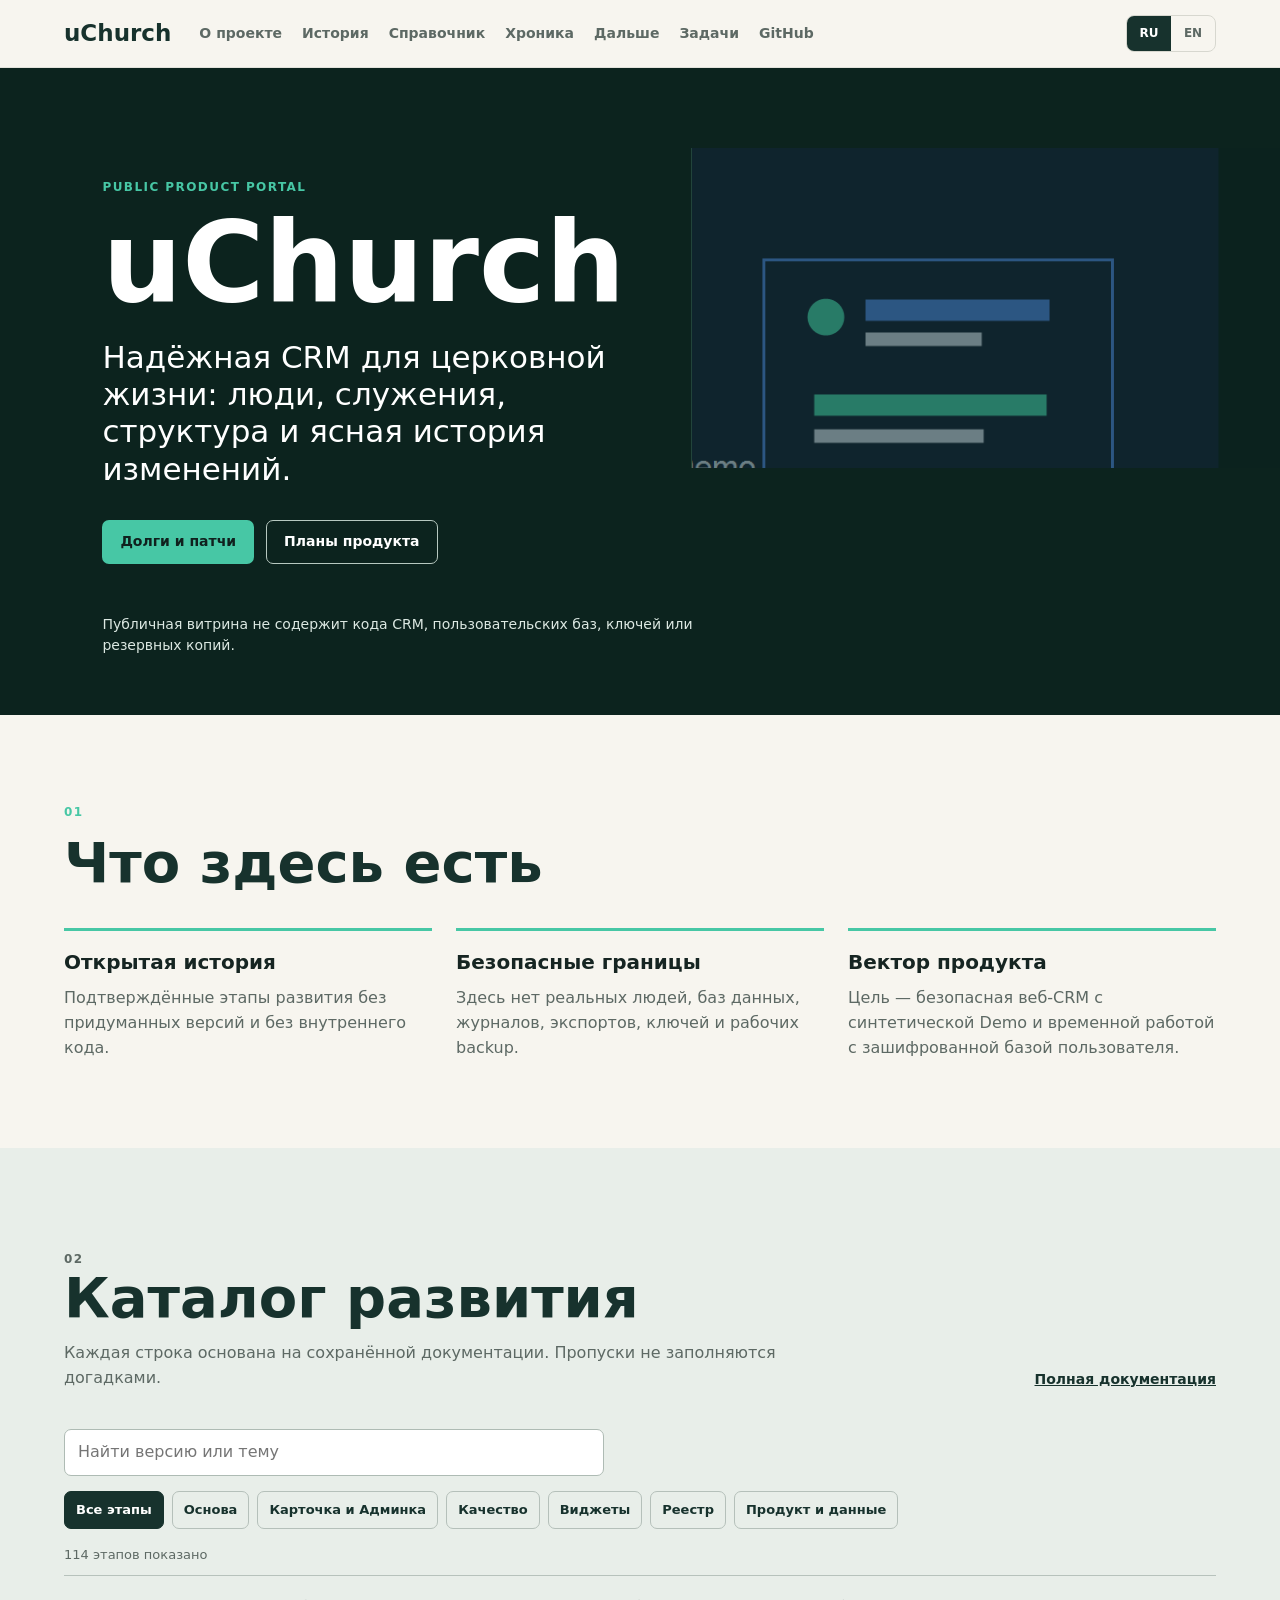
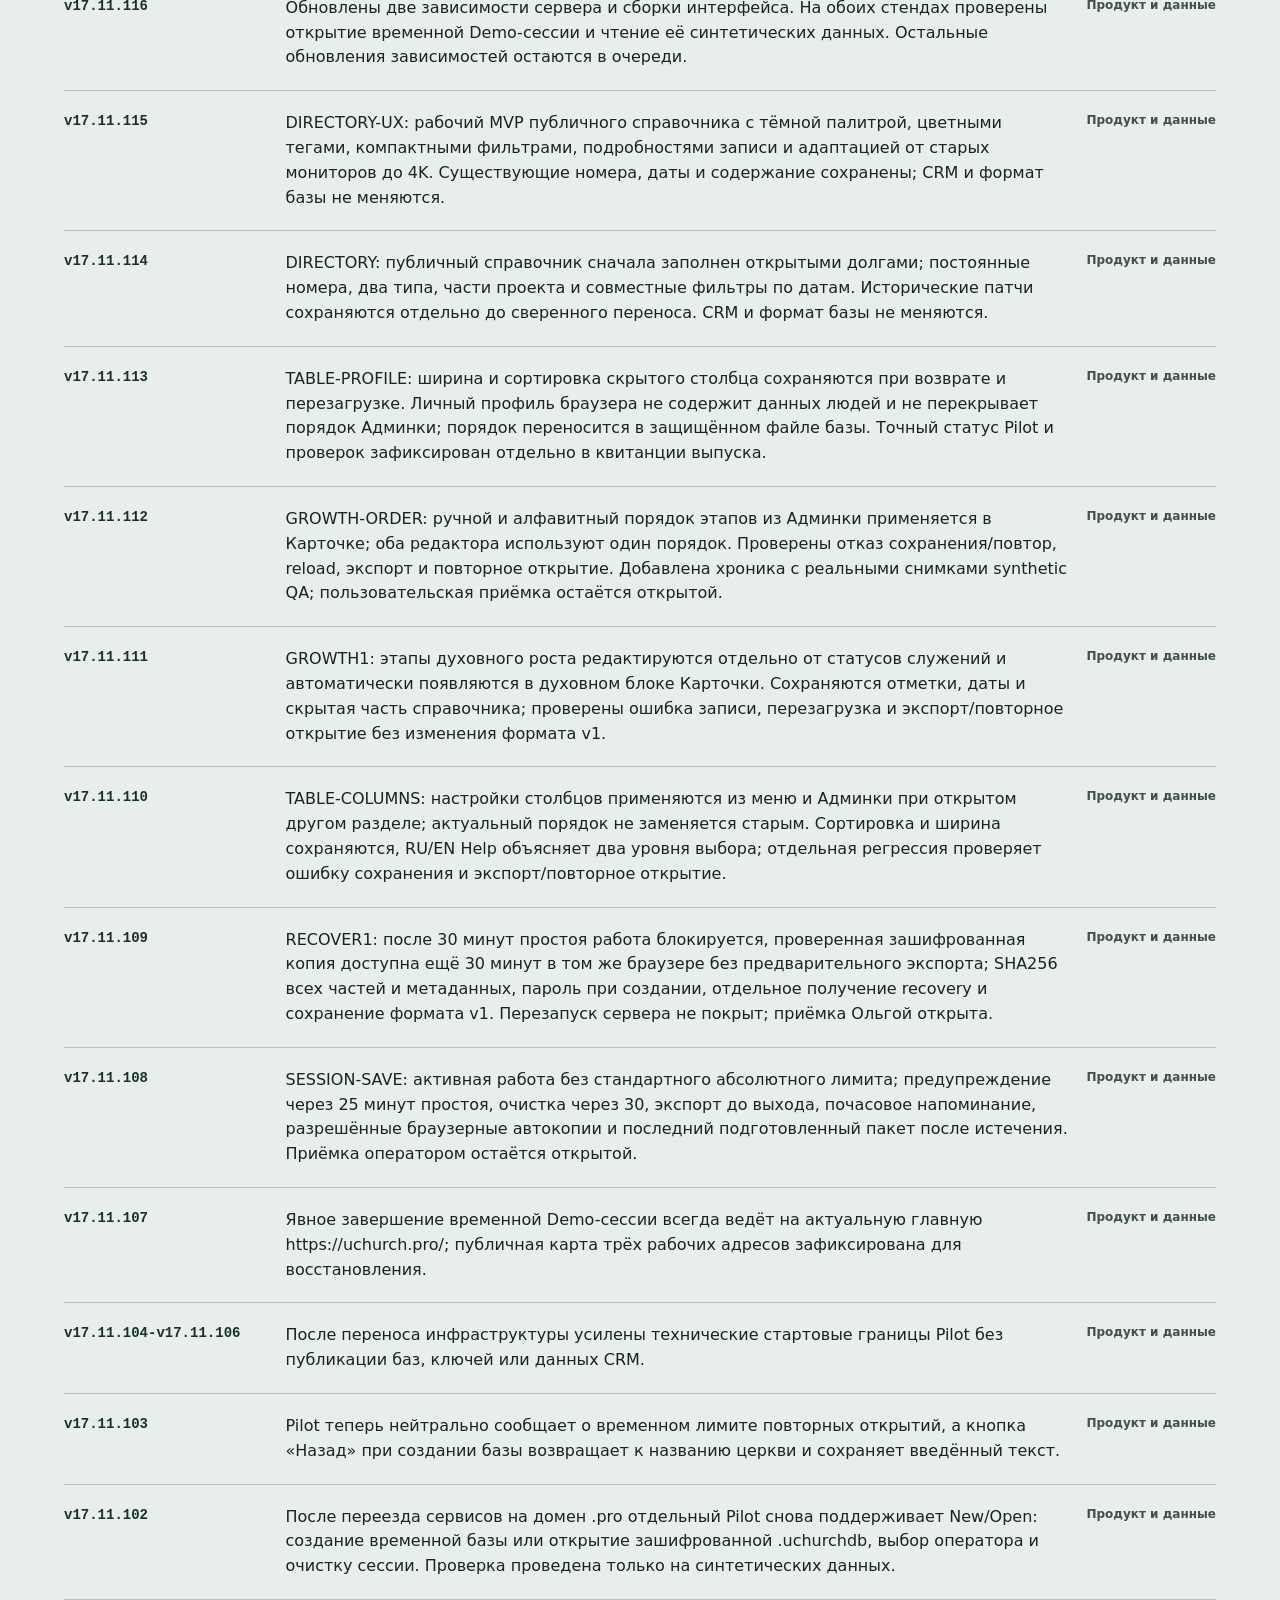
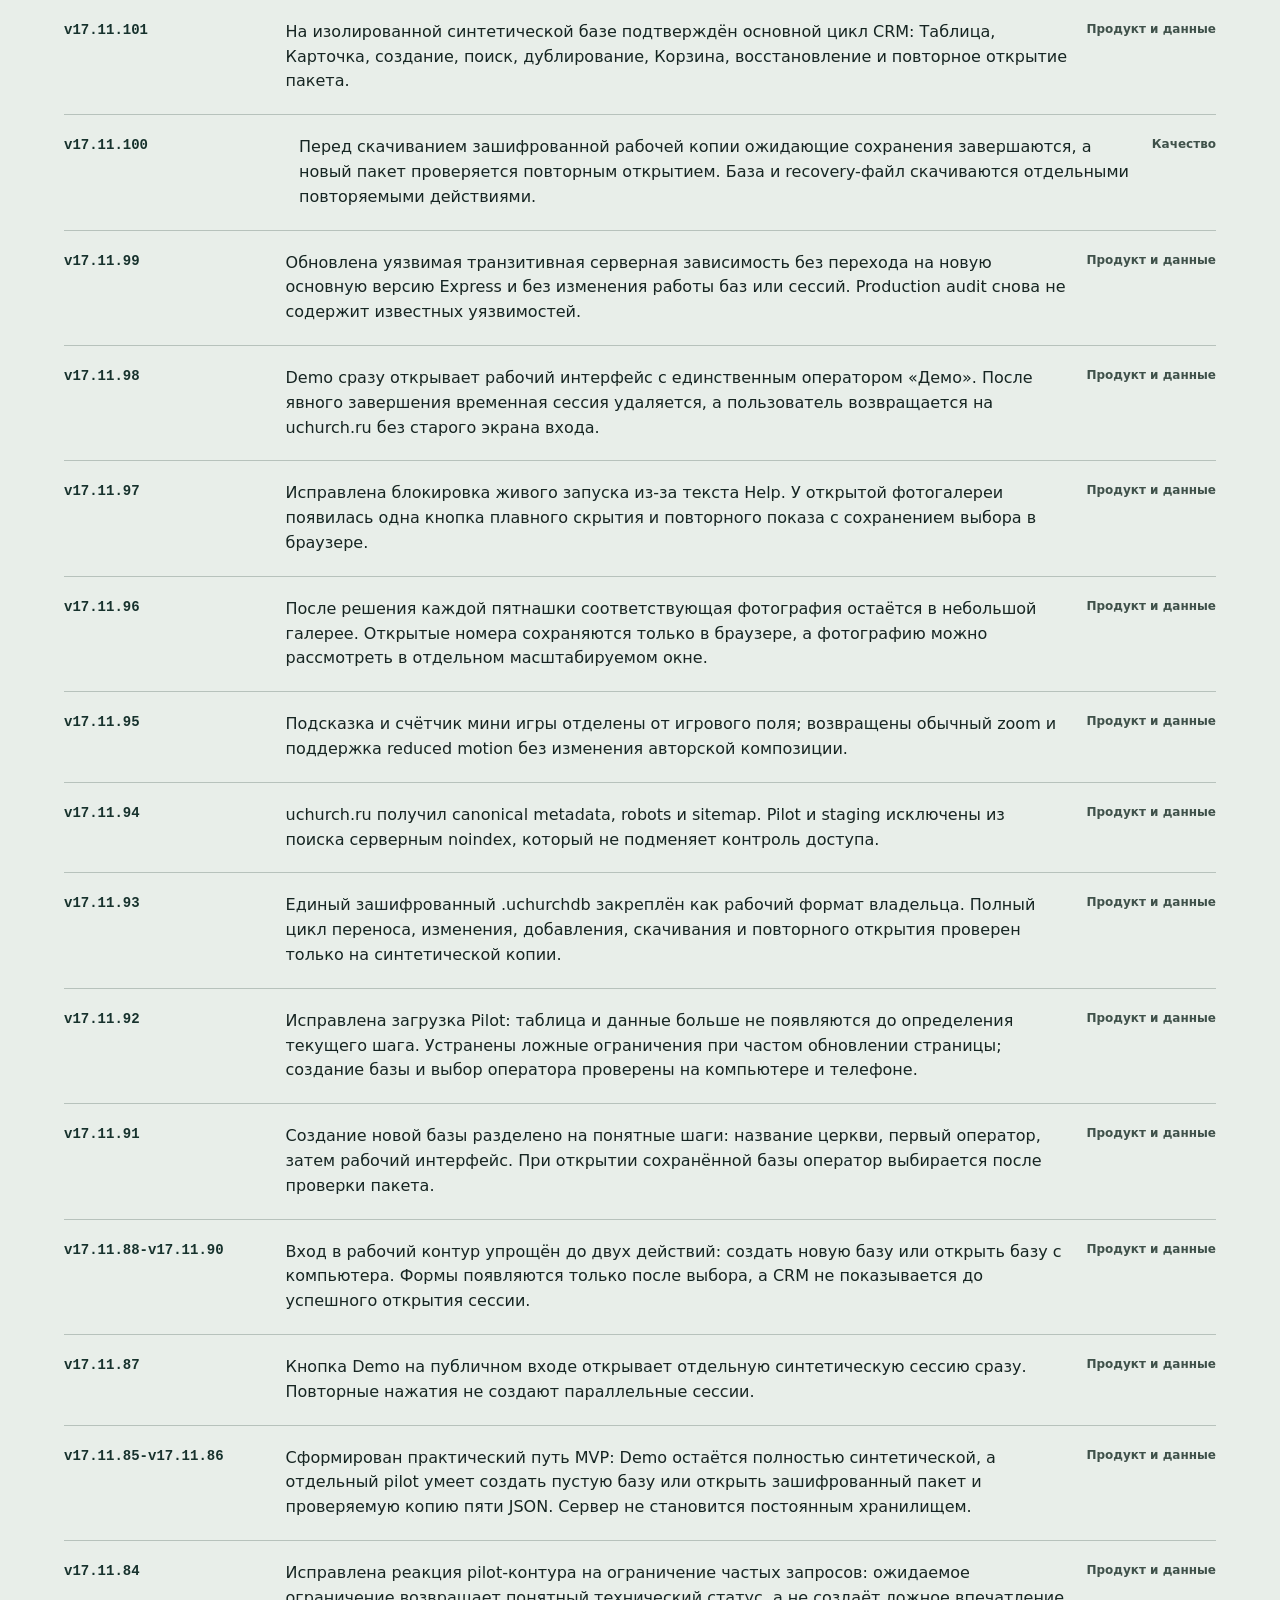
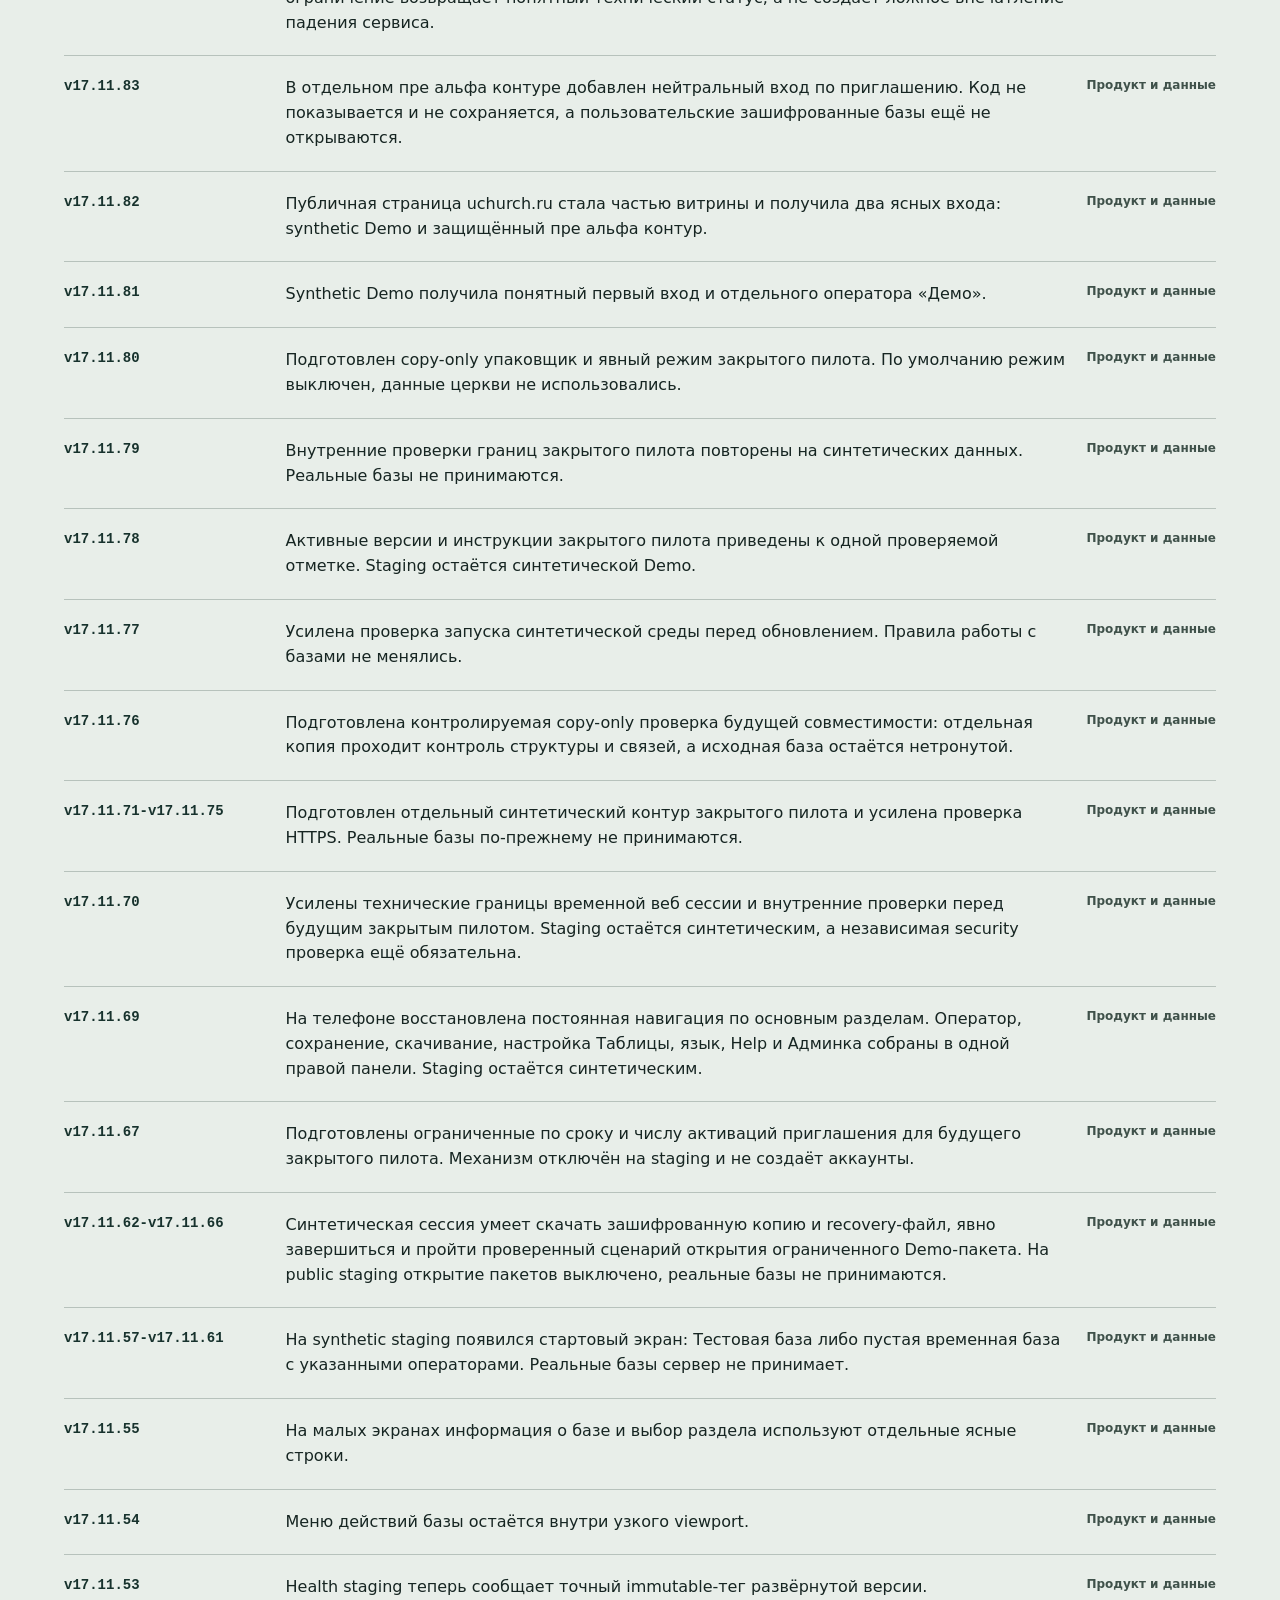
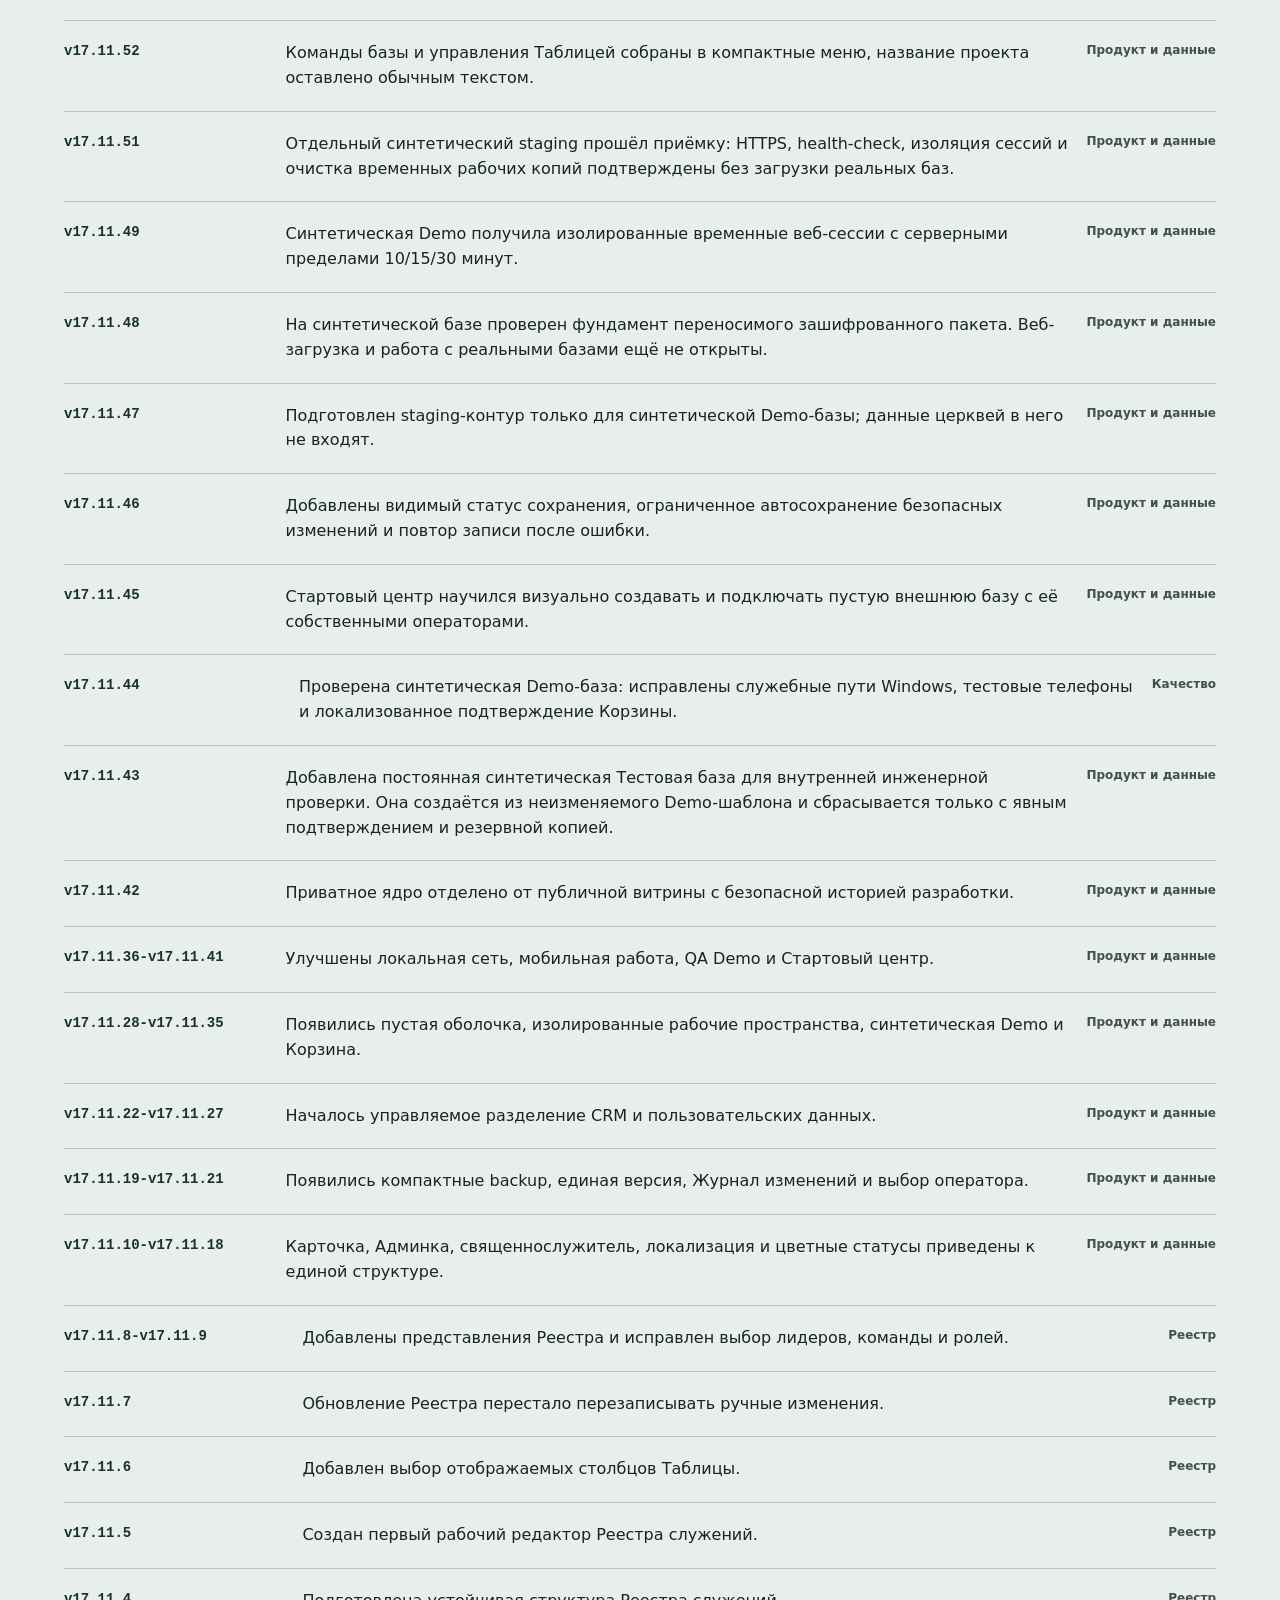
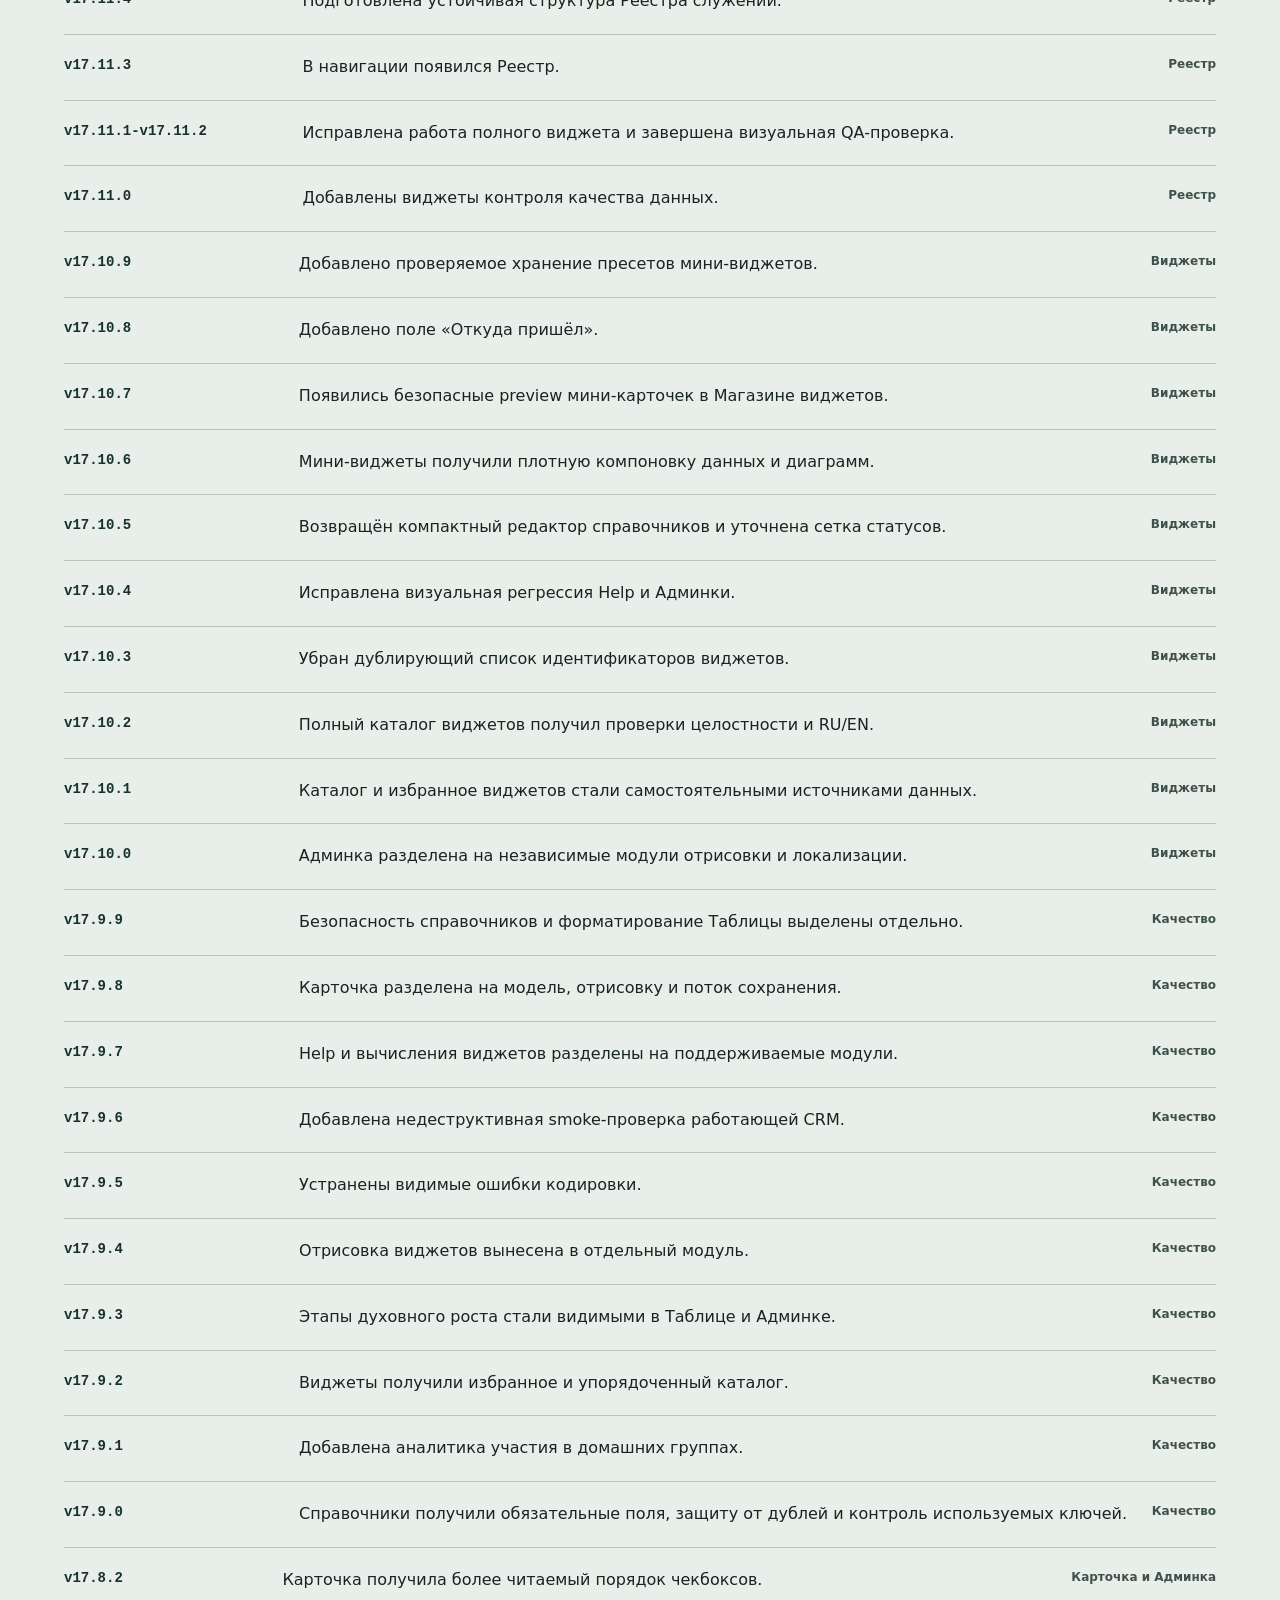
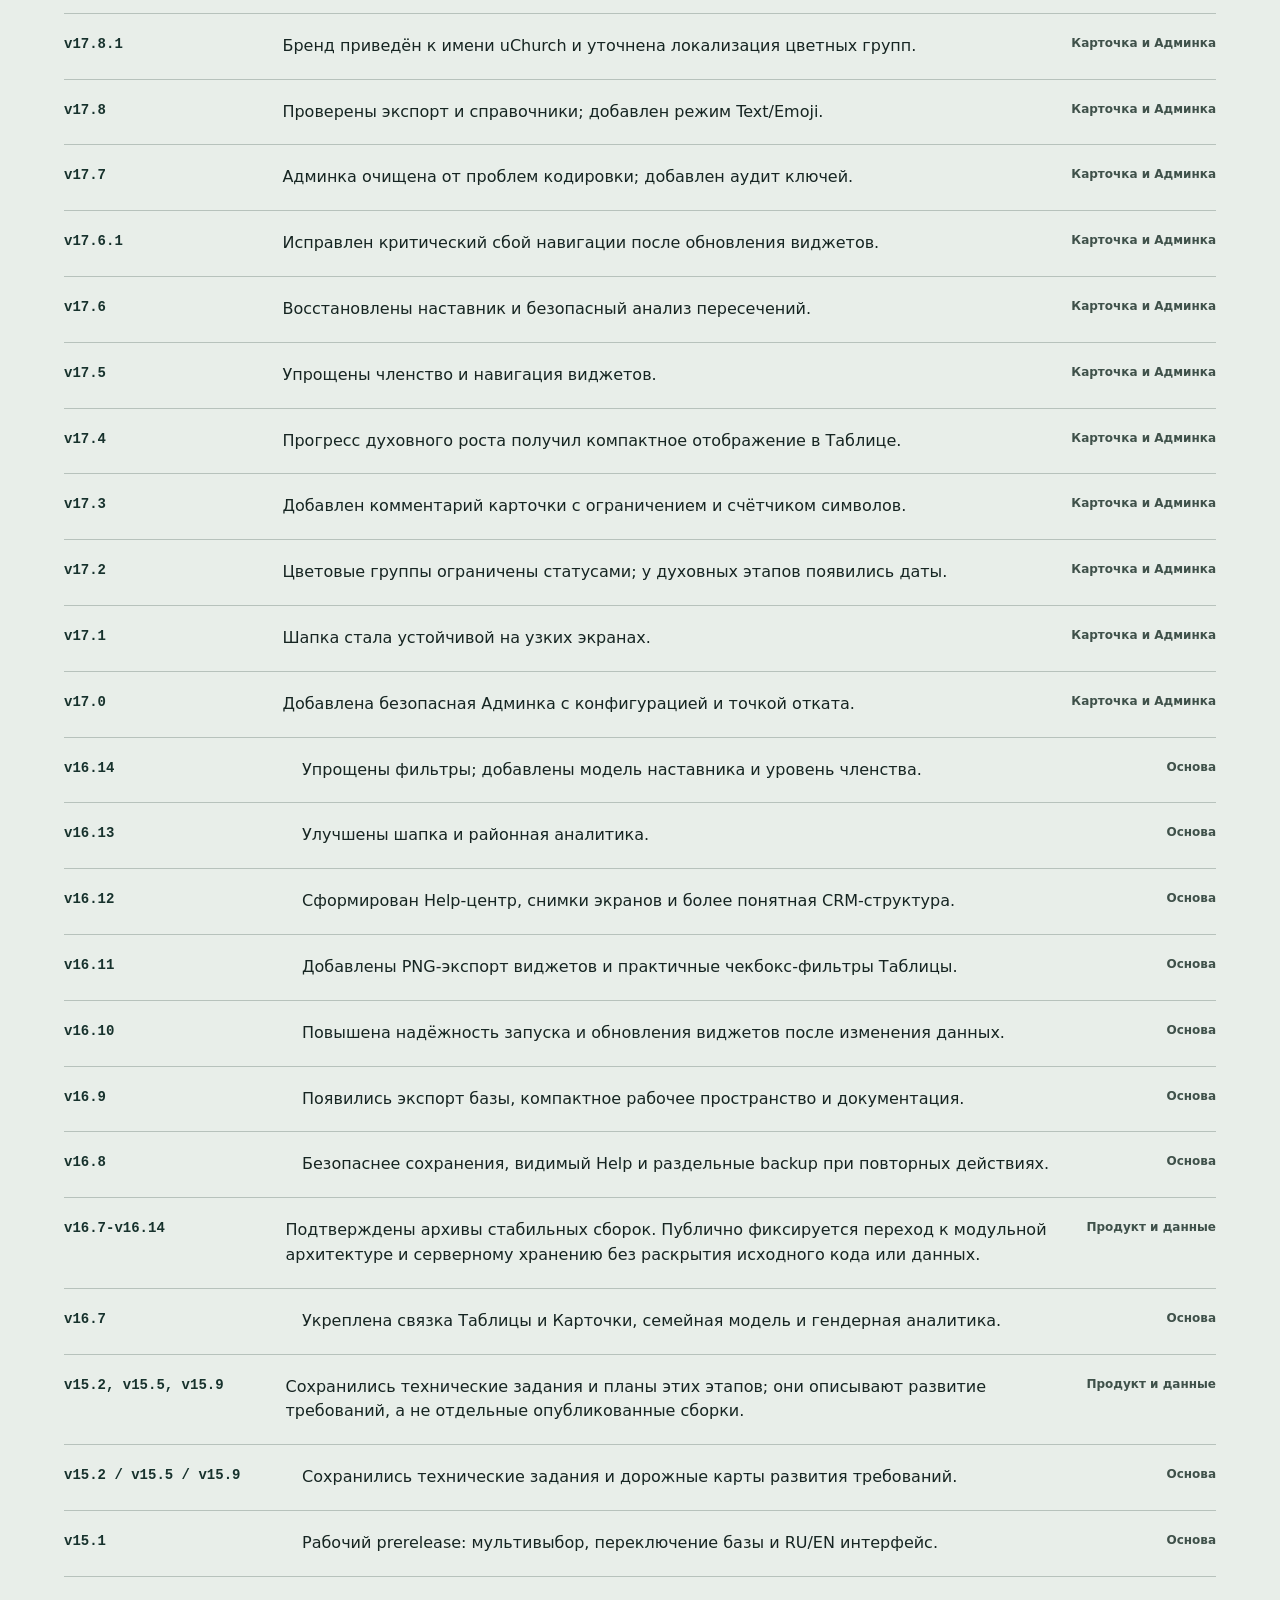
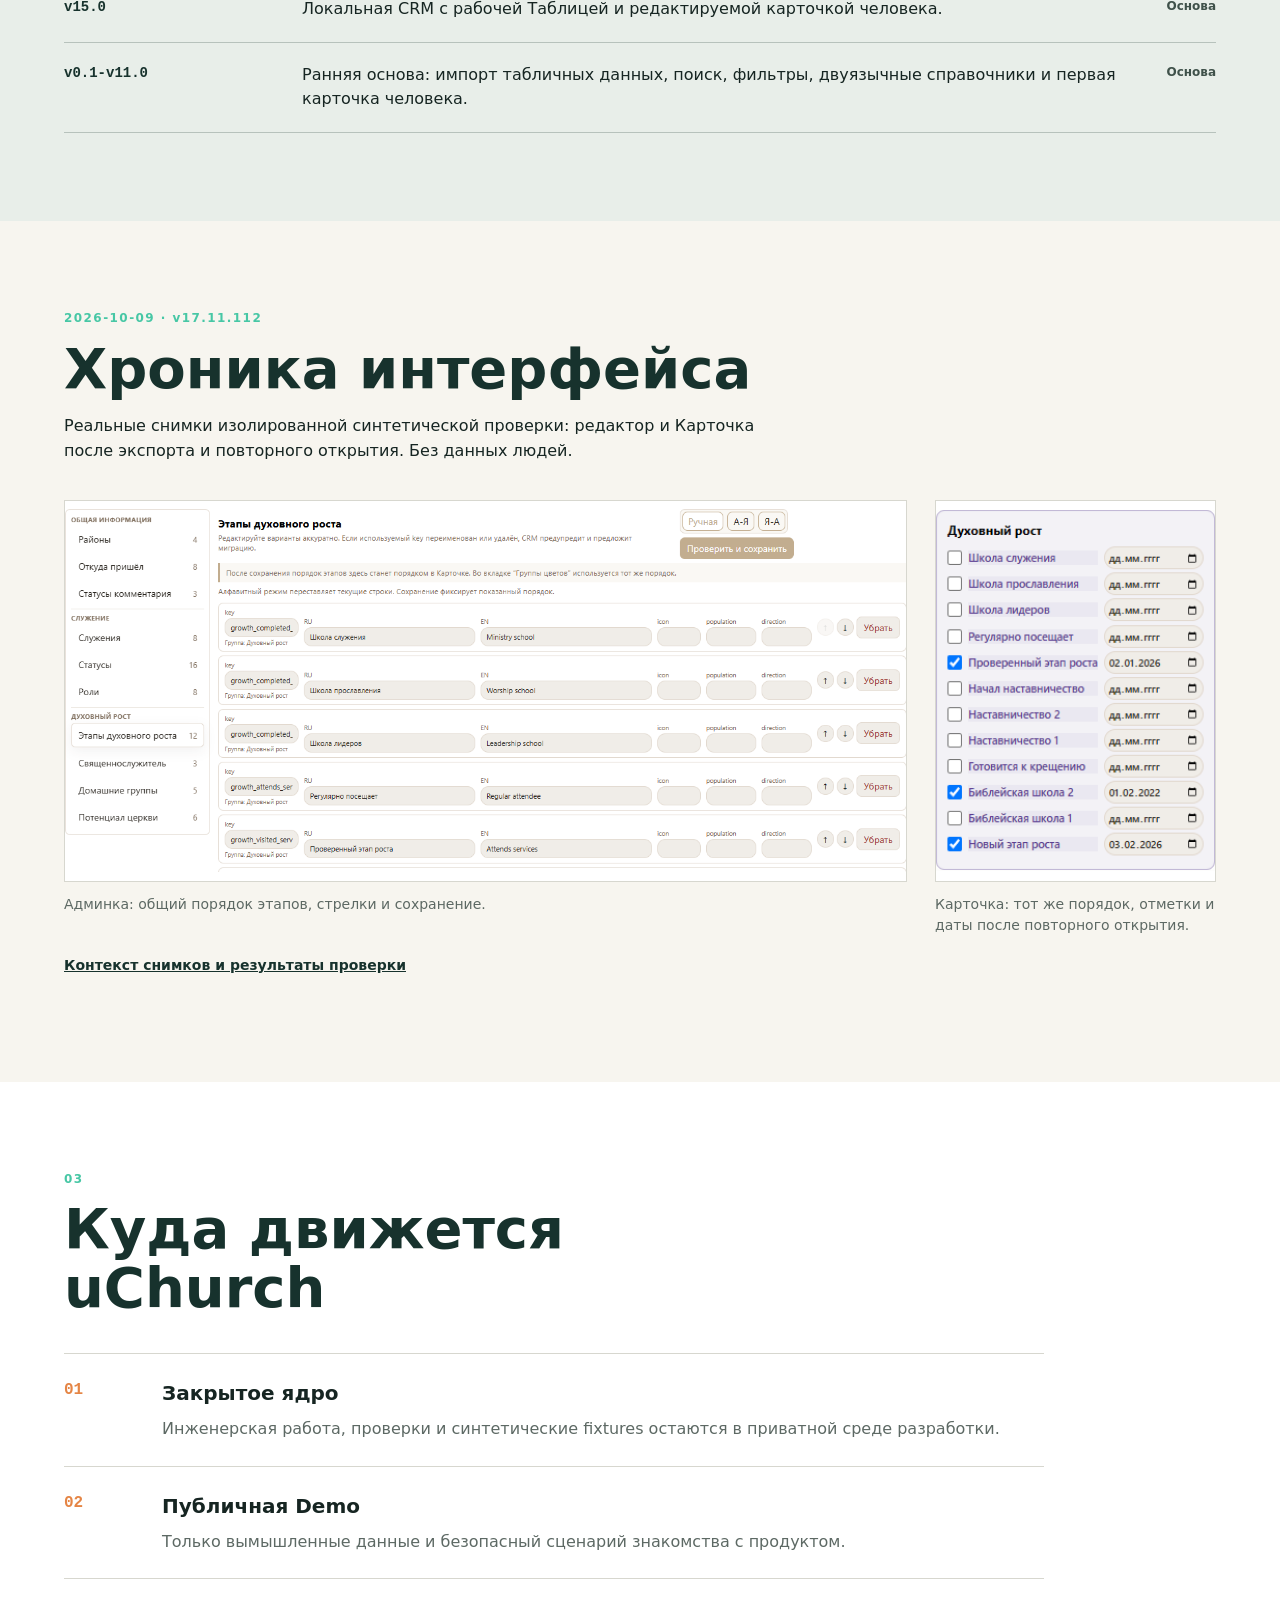
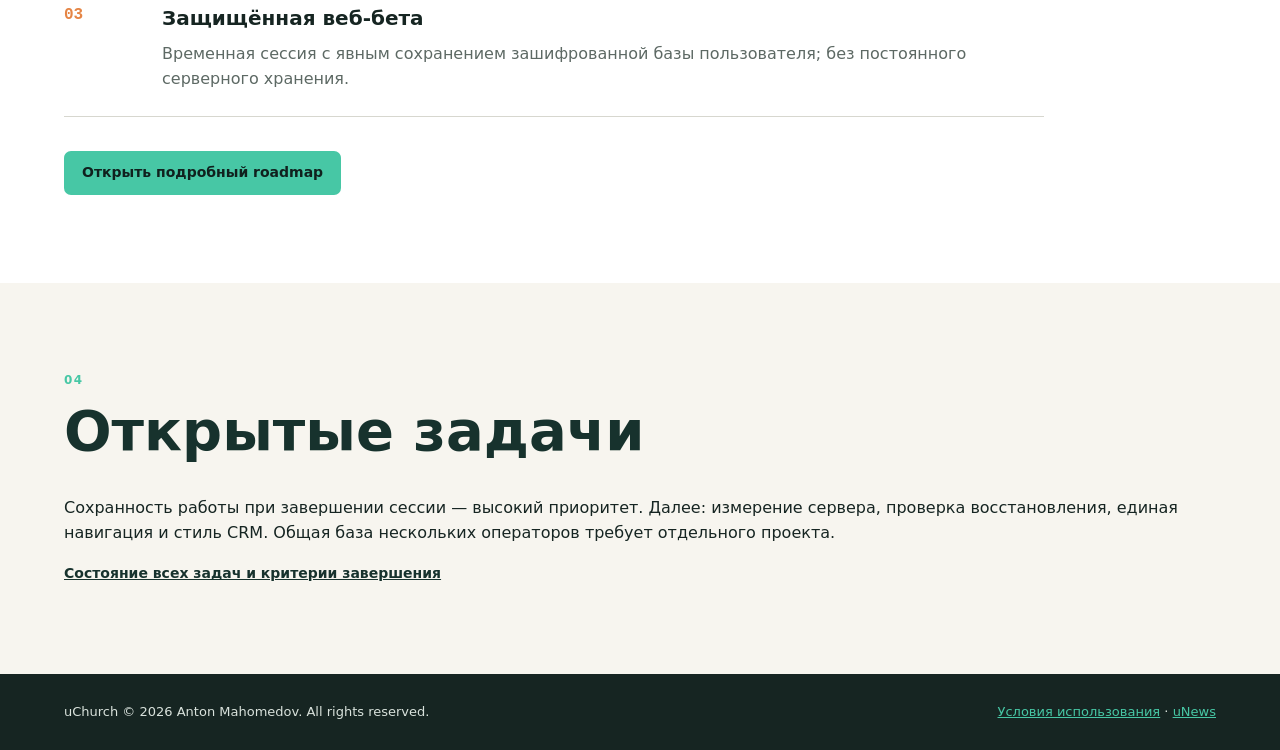
==== commit 8296fe70: "release: publish SEC1 storefront v17.11.116" ====
--- a/index.html
+++ b/index.html
@@ -76,6 +76,6 @@
       </section>
     </main>
     <footer class="site-footer"><p>uChurch © 2026 Anton Mahomedov. All rights reserved.</p><p><a href="LICENSE.md" data-copy data-copy-ru="Условия использования" data-copy-en="Terms of use">Условия использования</a> <span aria-hidden="true">·</span> <a href="https://t.me/uNewsLog">uNews</a></p></footer>
-    <script src="assets/catalog.js?v=v17.11.115"></script><script src="assets/site.js"></script>
+    <script src="assets/catalog.js?v=v17.11.116"></script><script src="assets/site.js"></script>
   </body>
 </html>
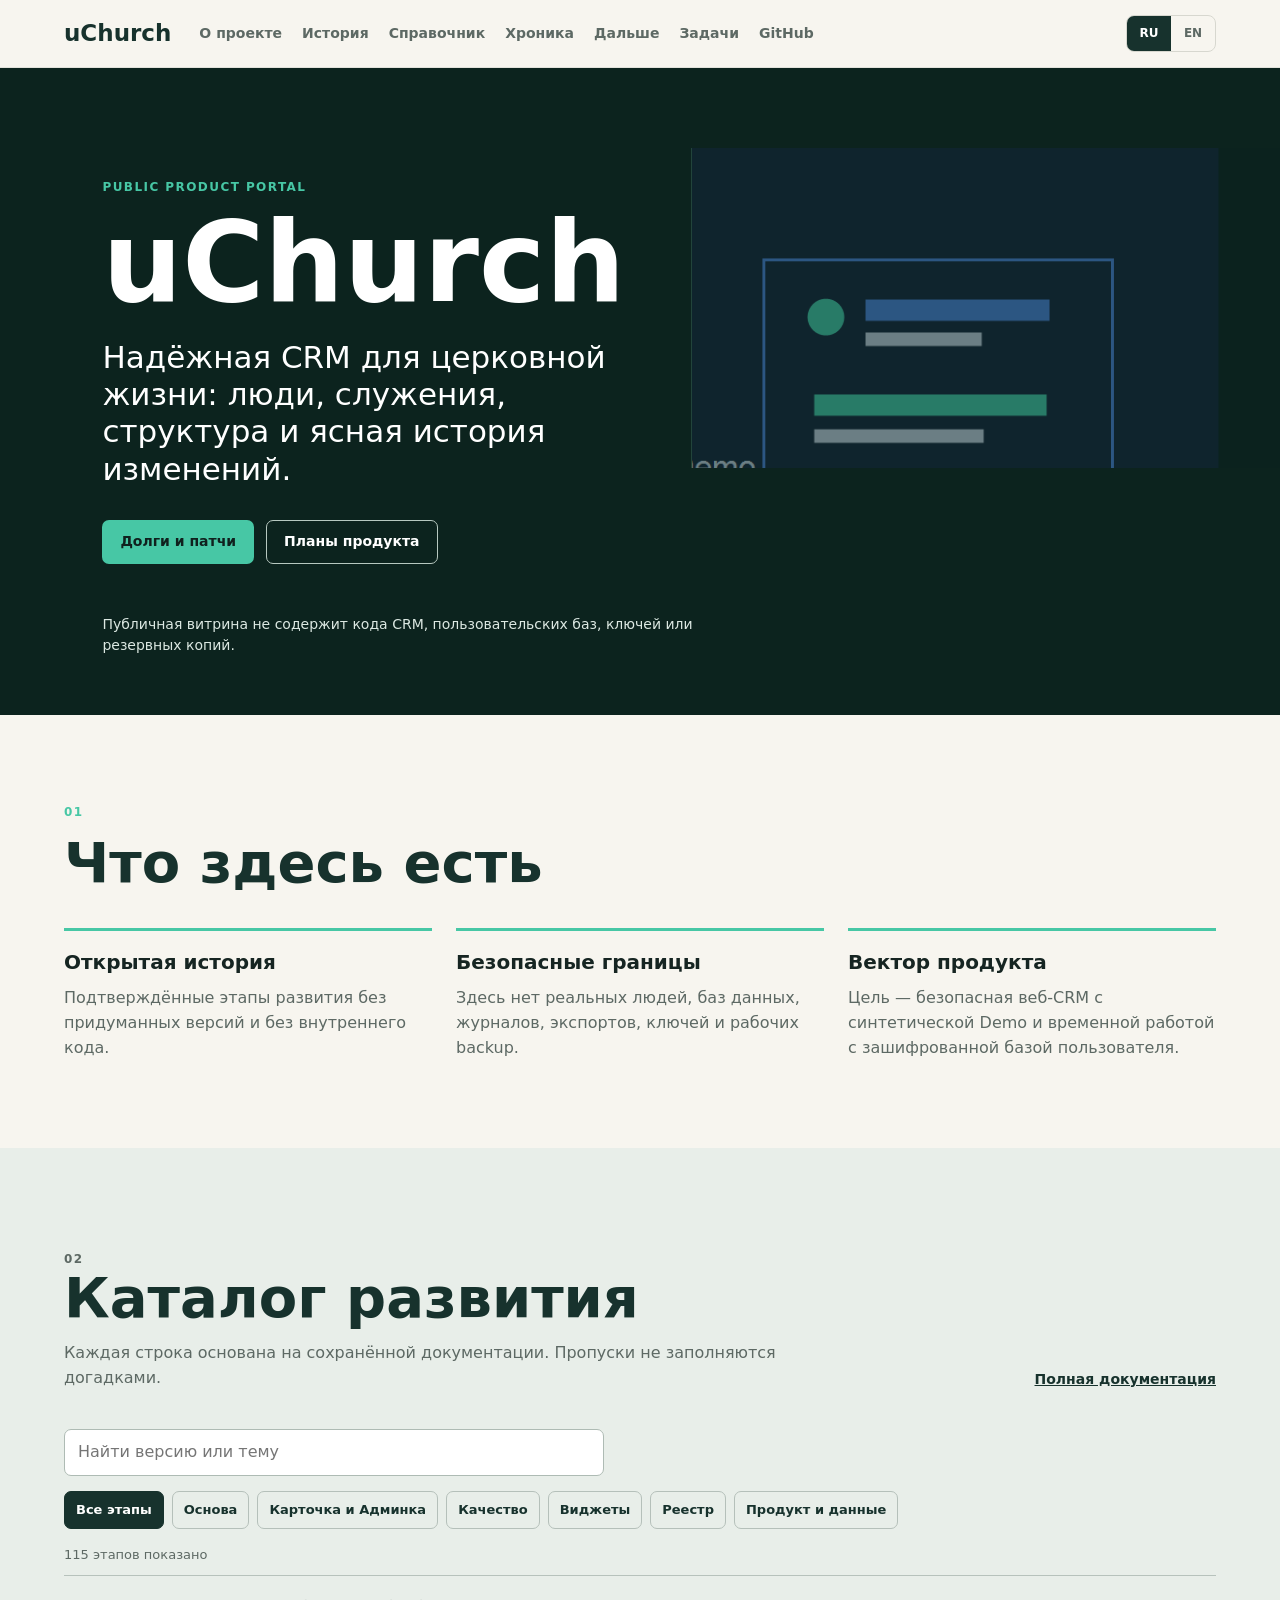
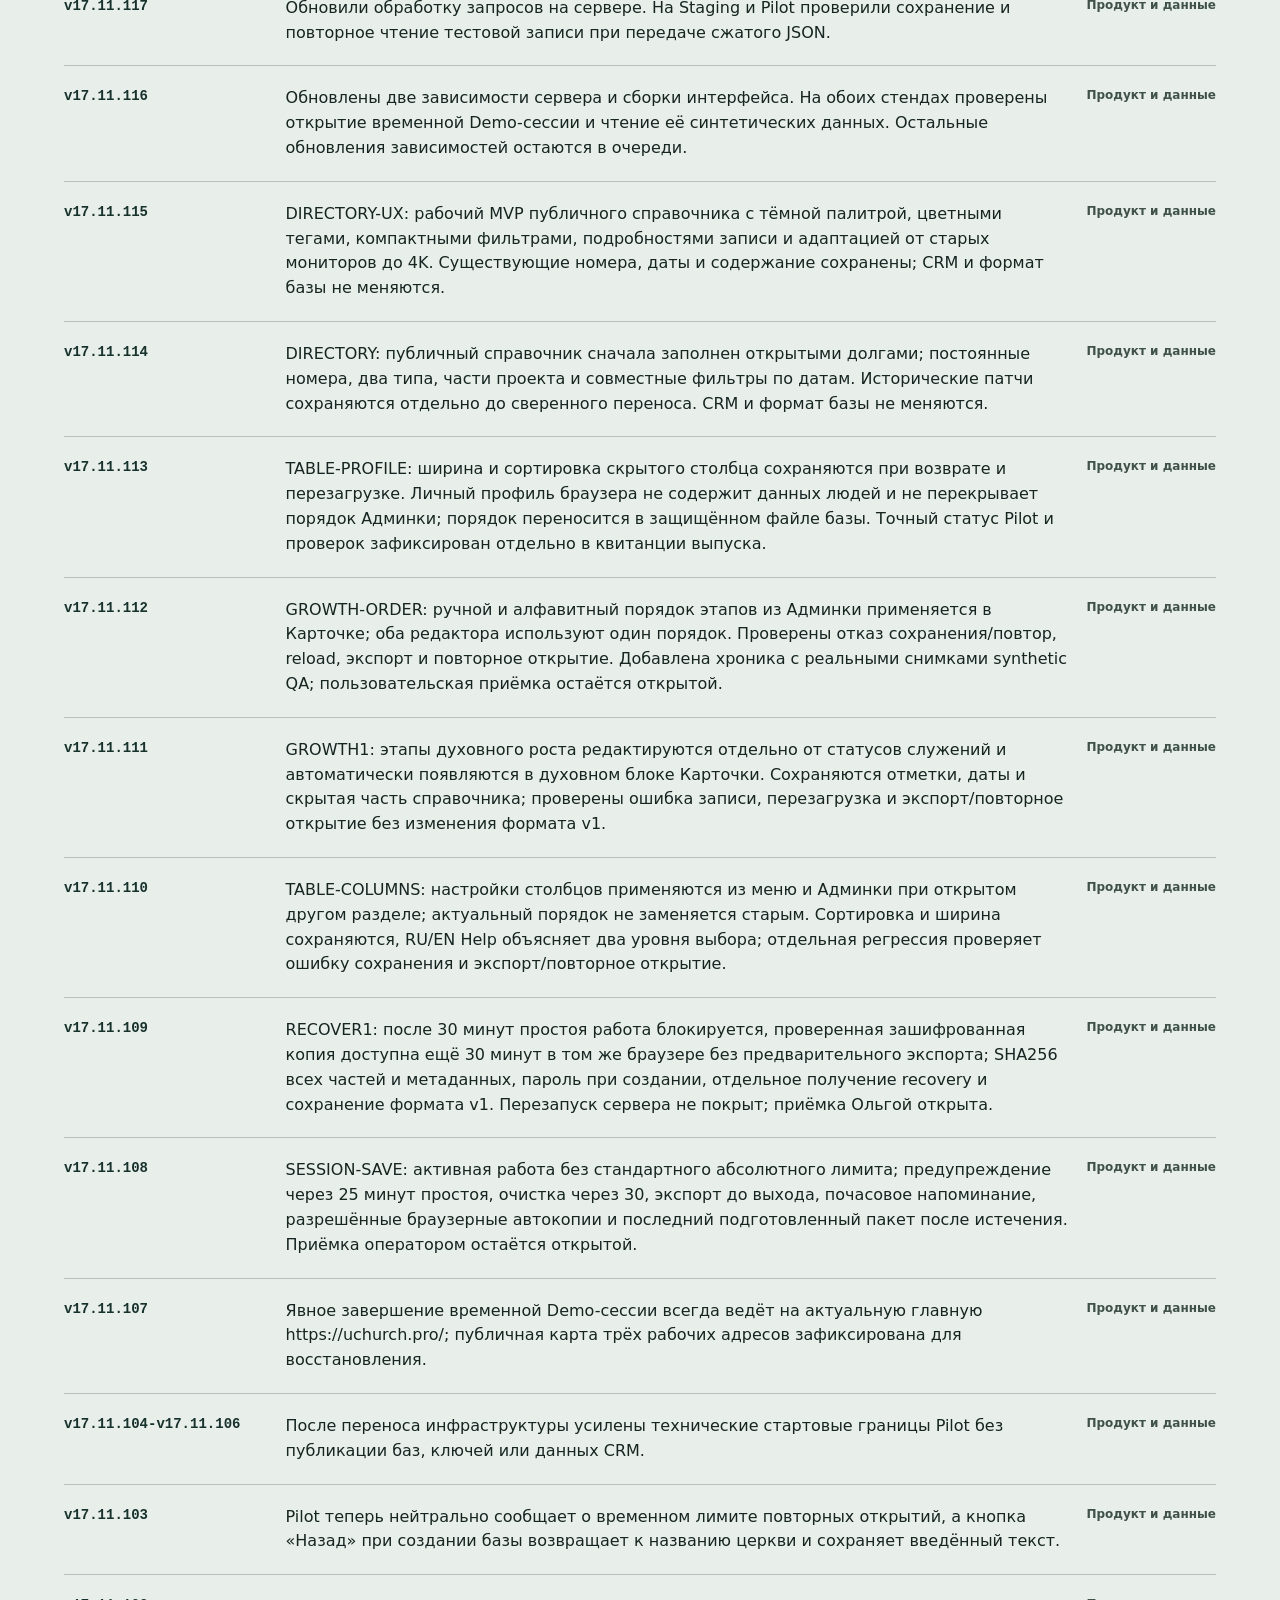
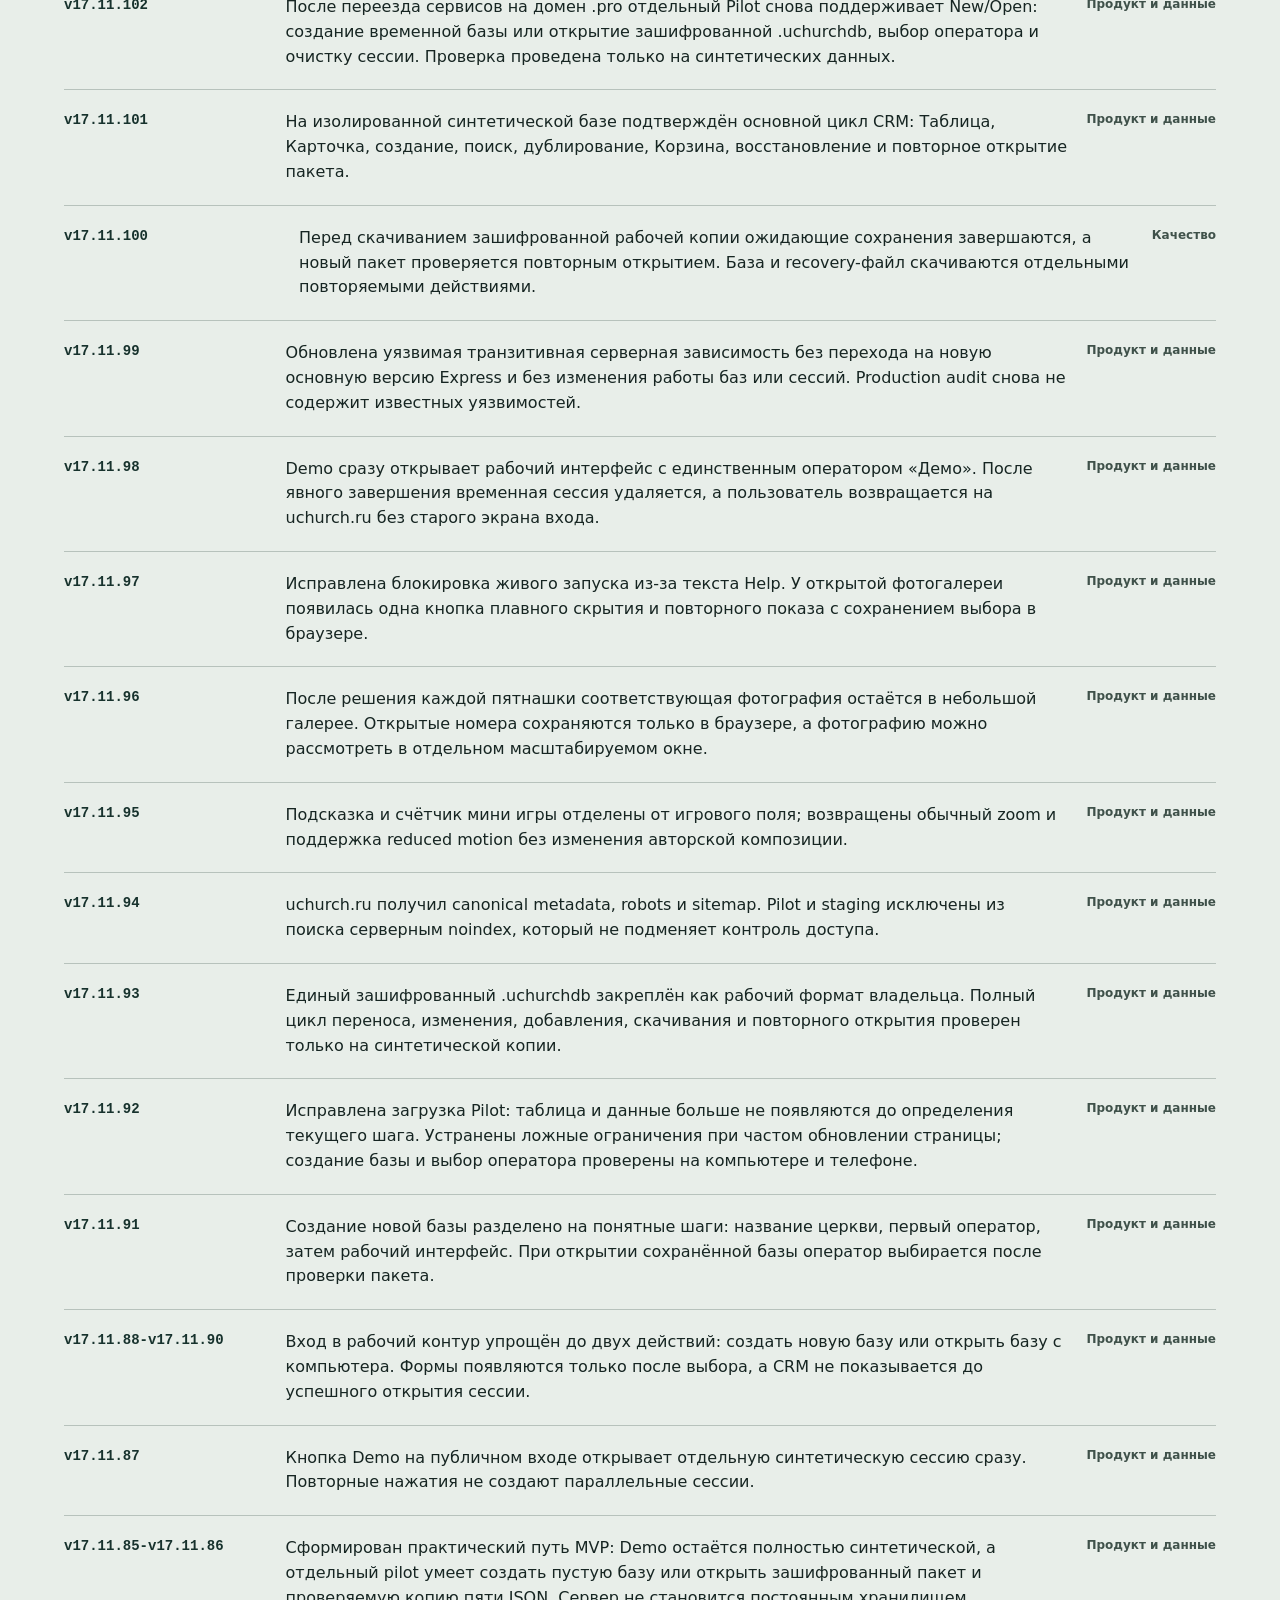
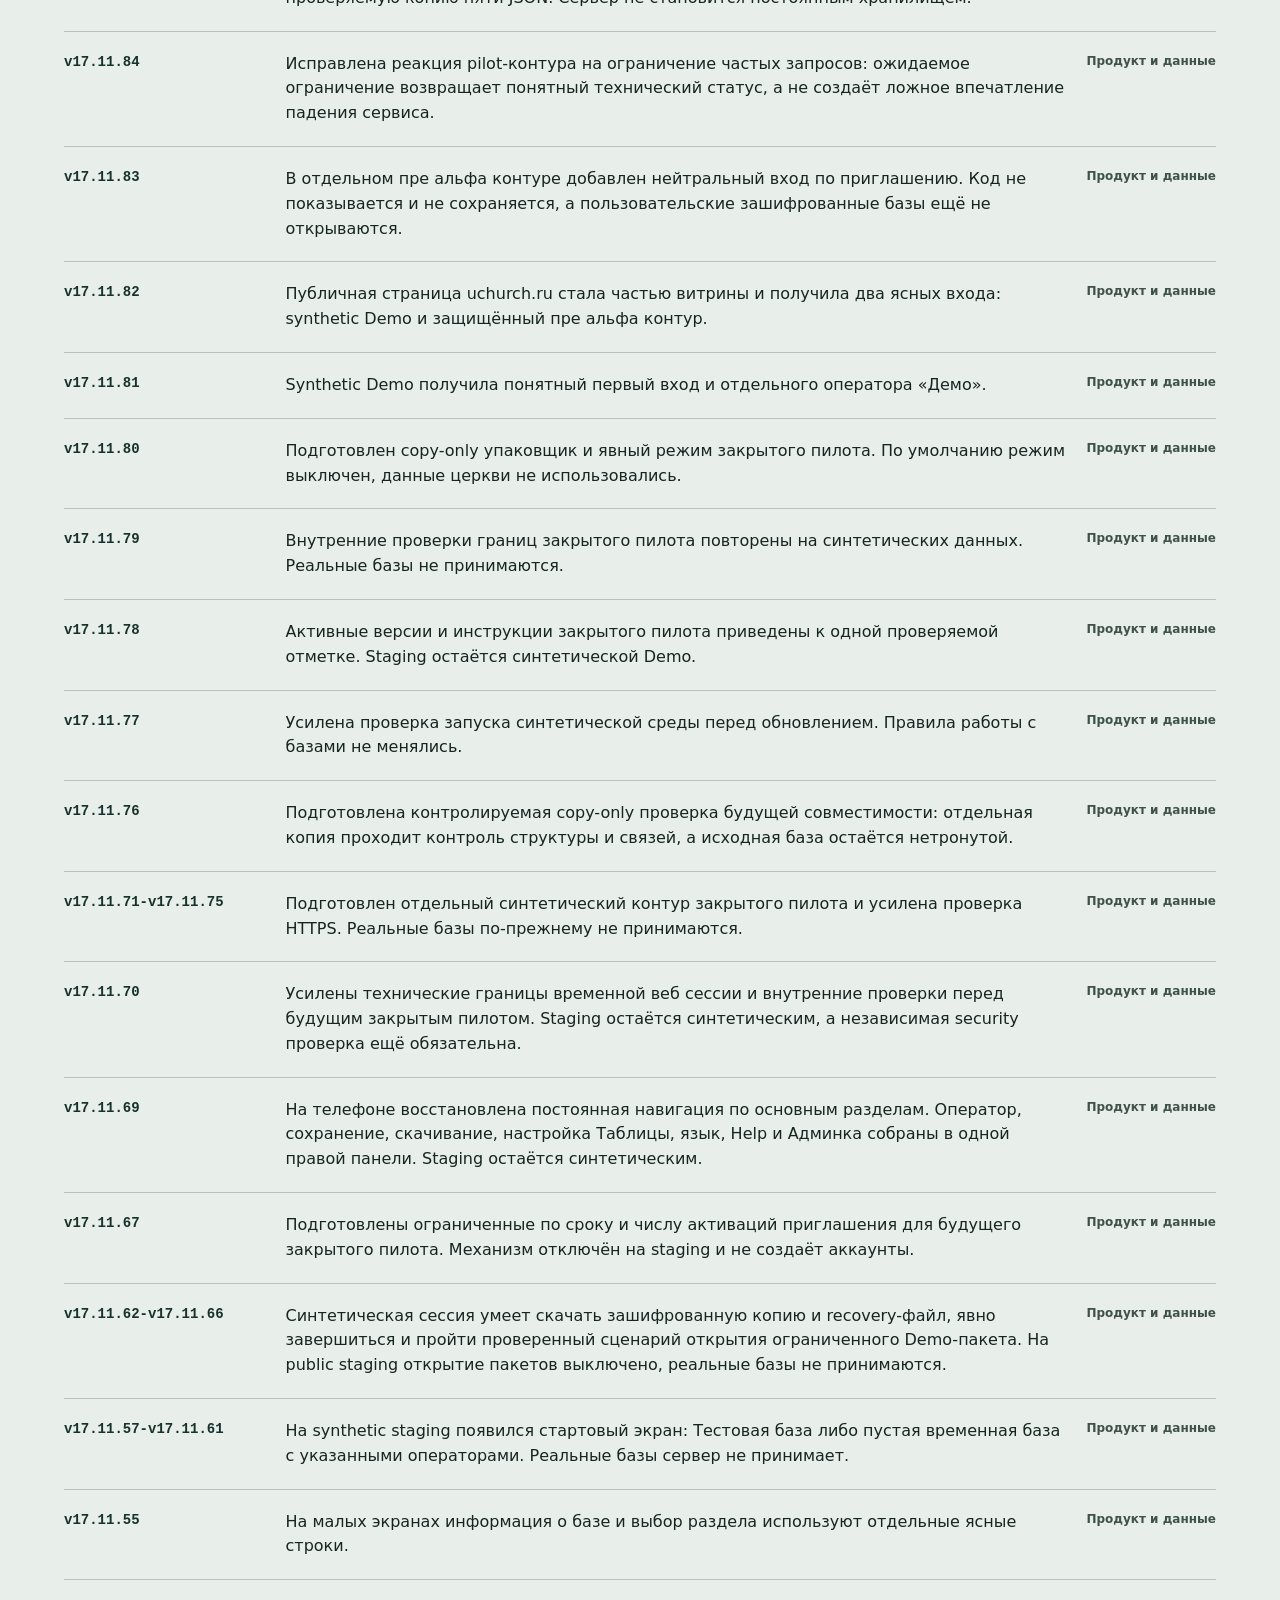
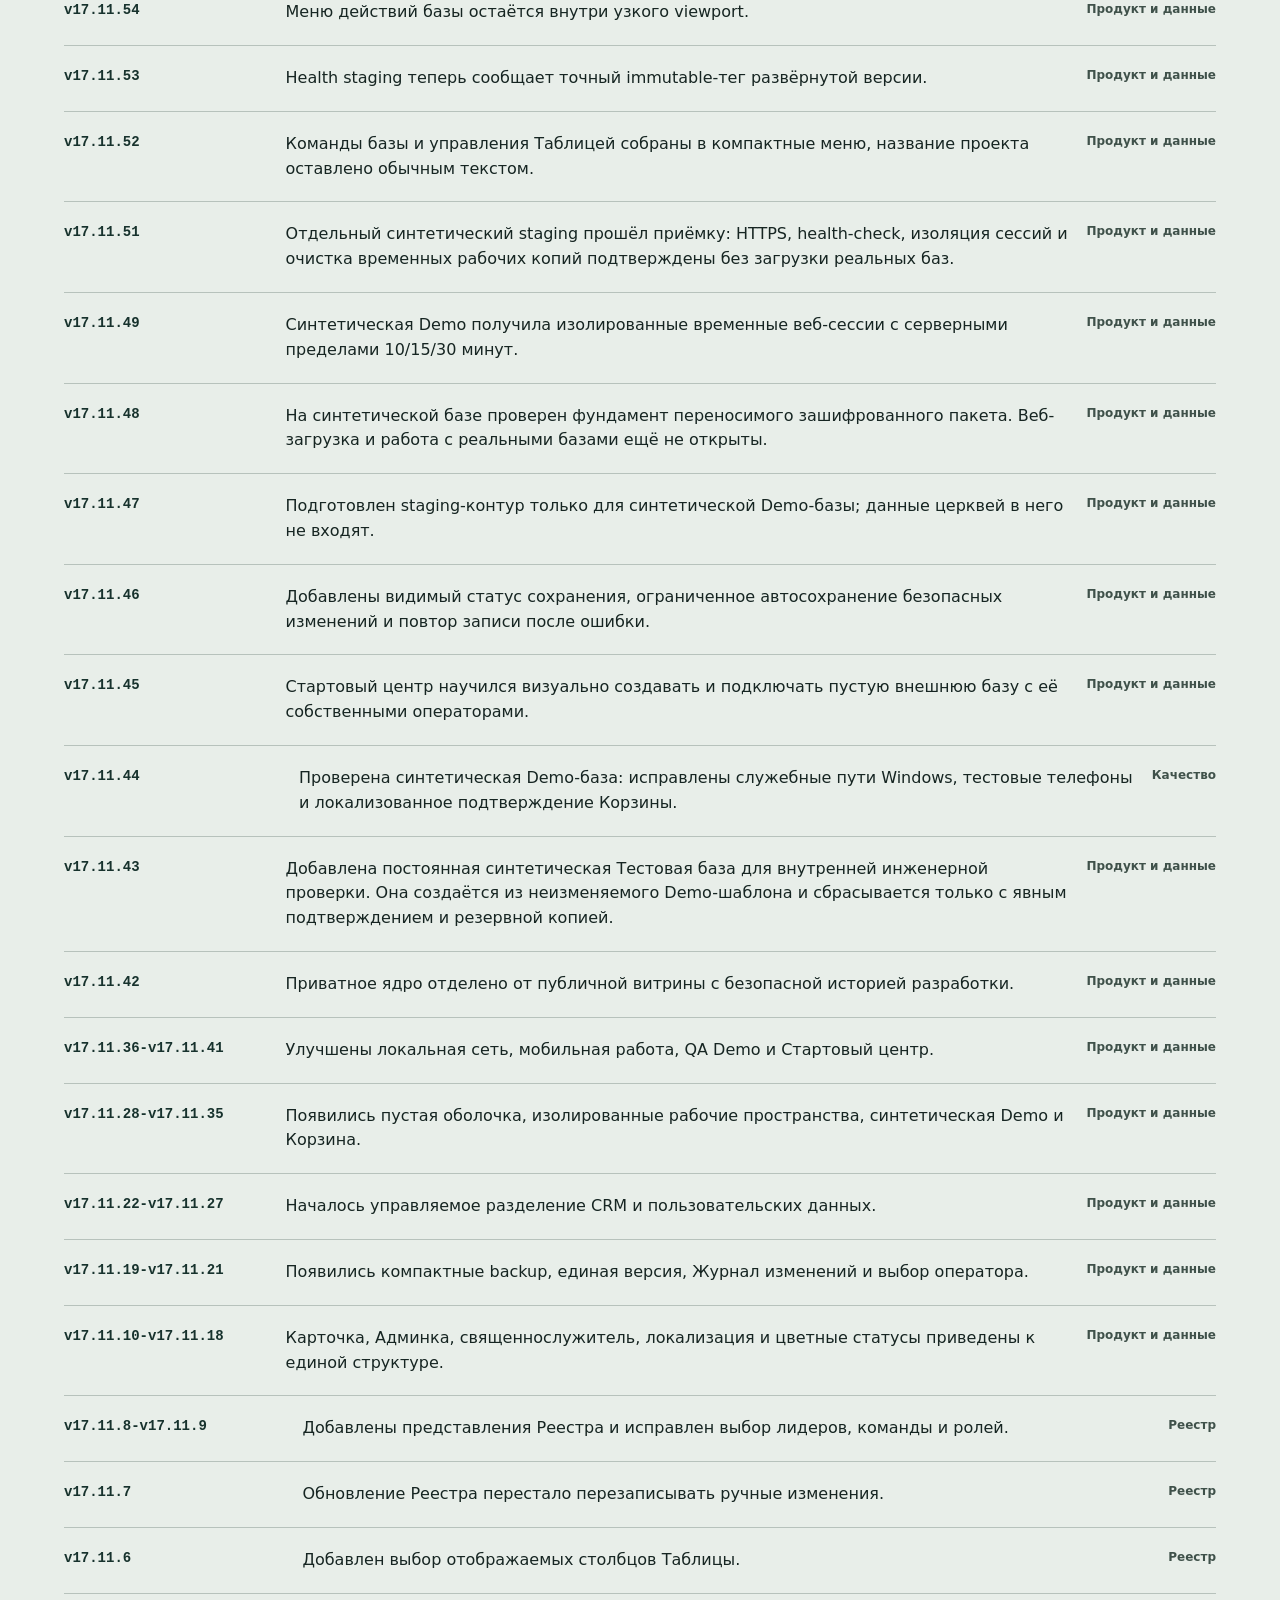
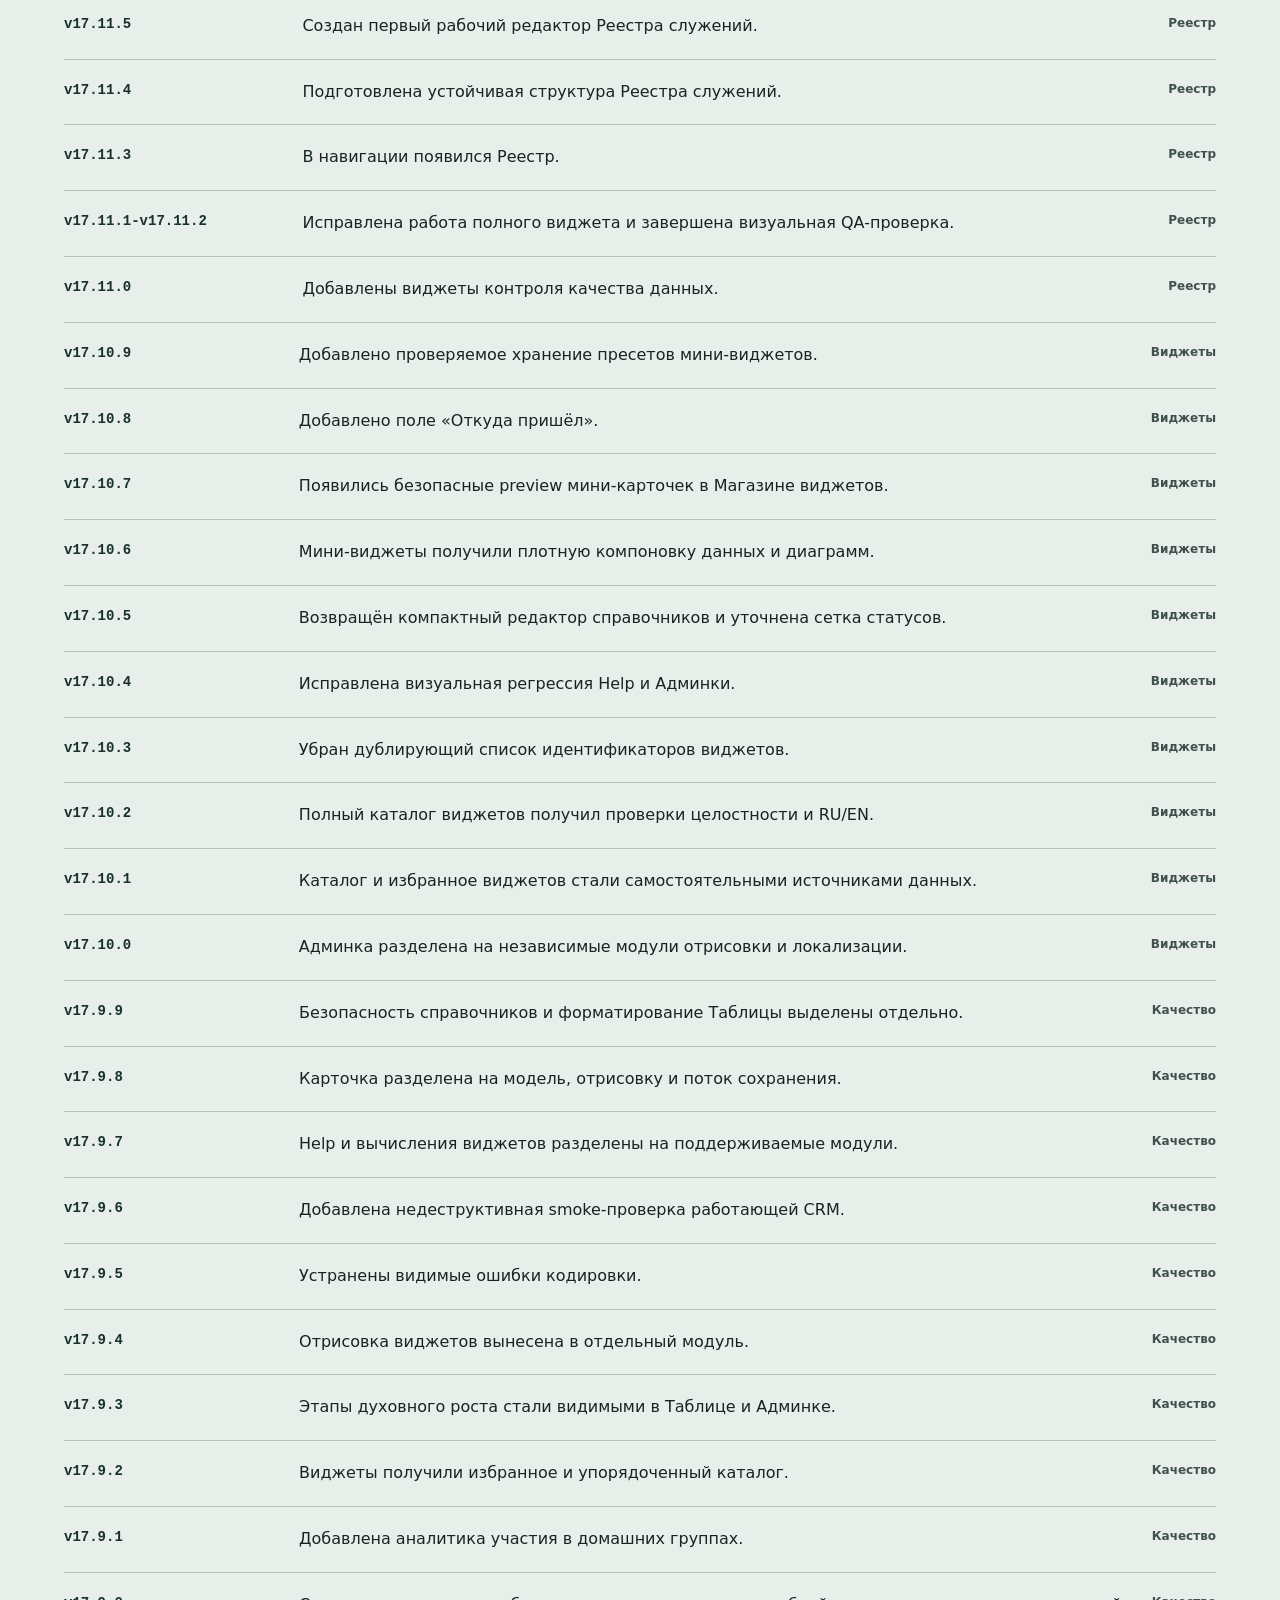
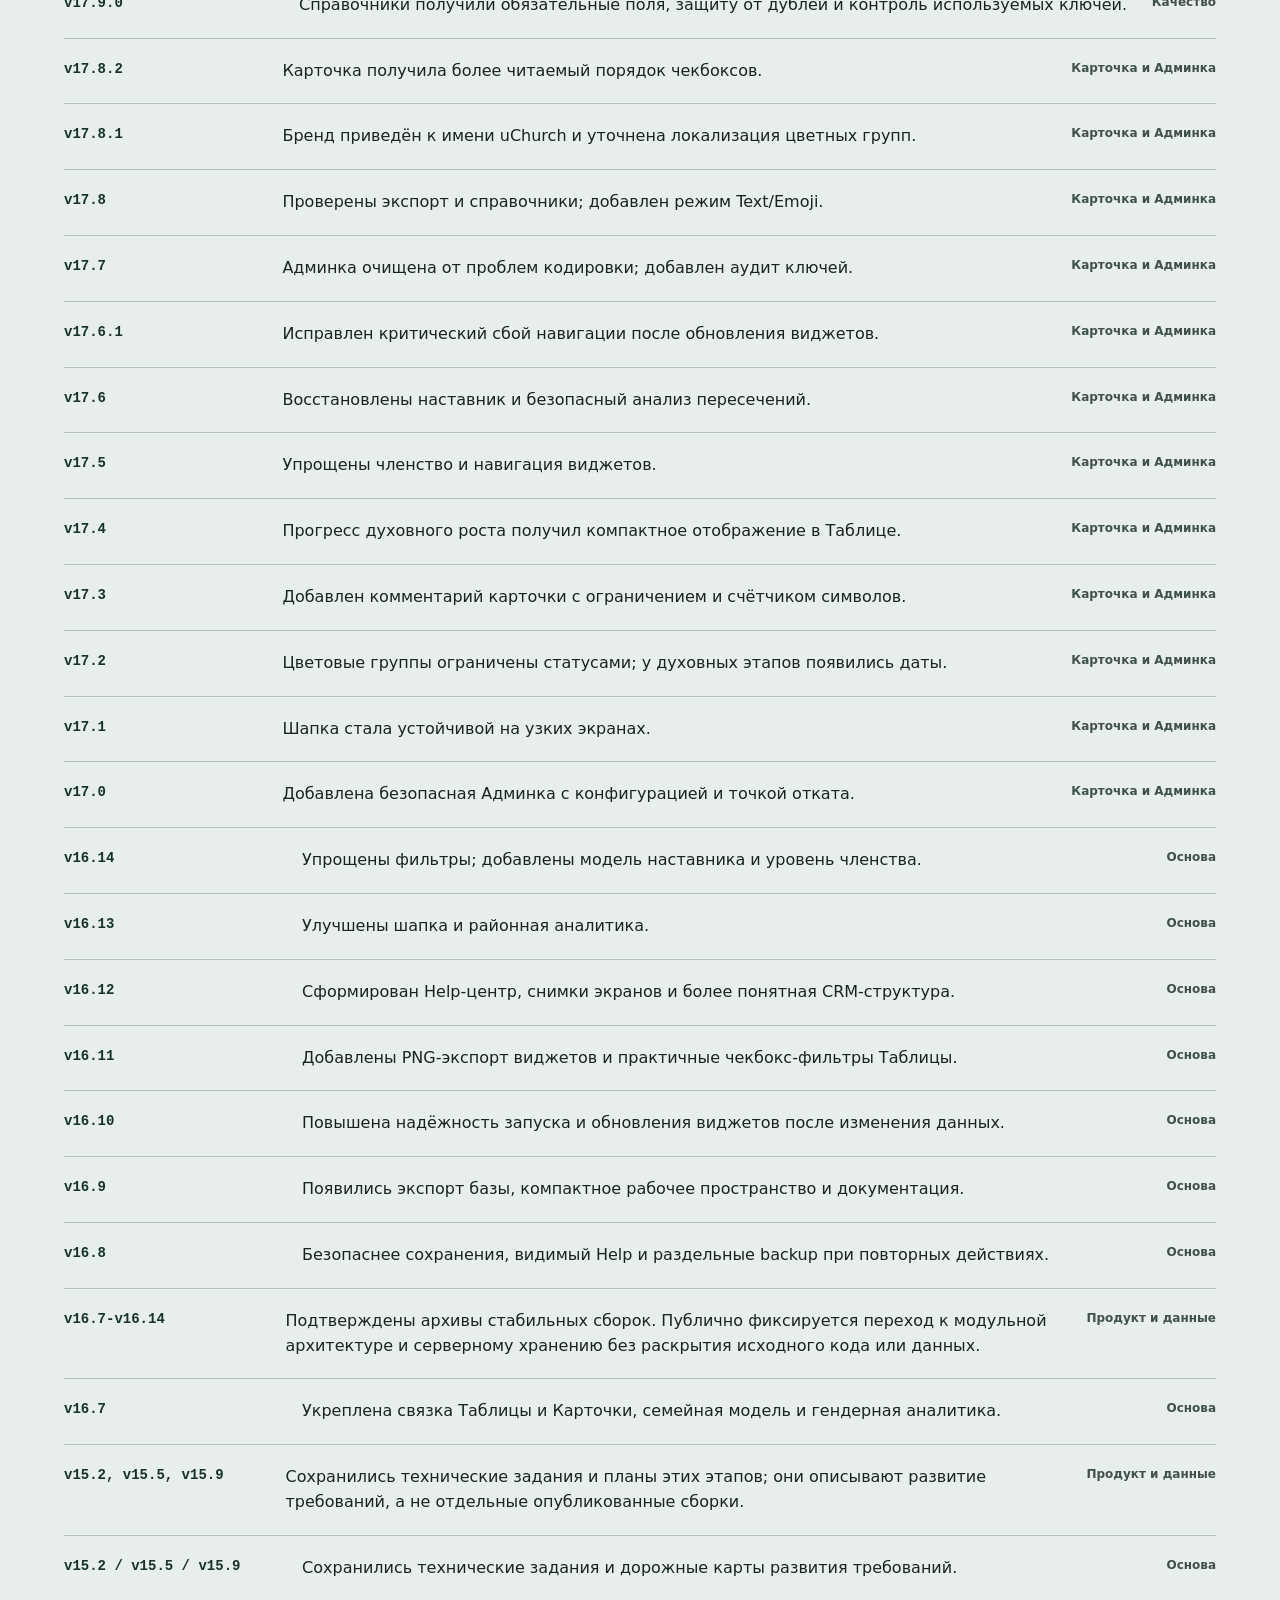
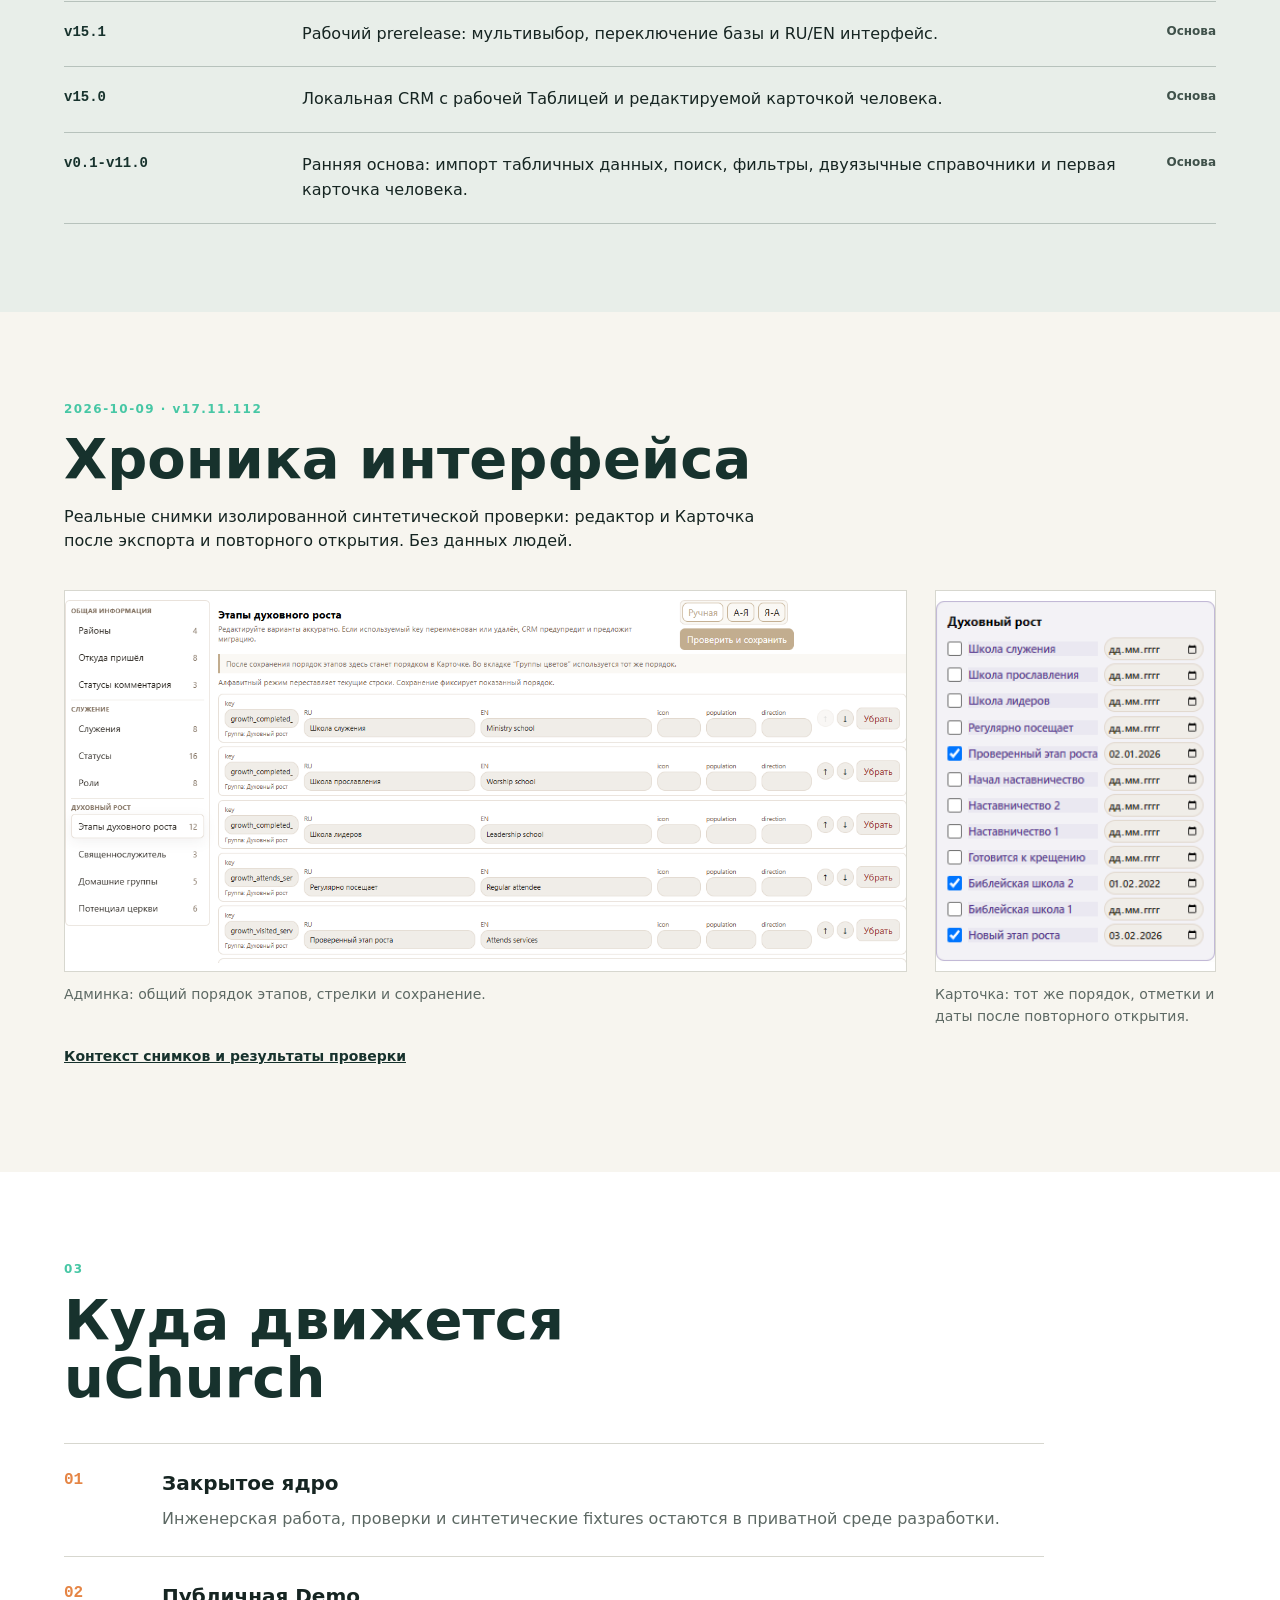
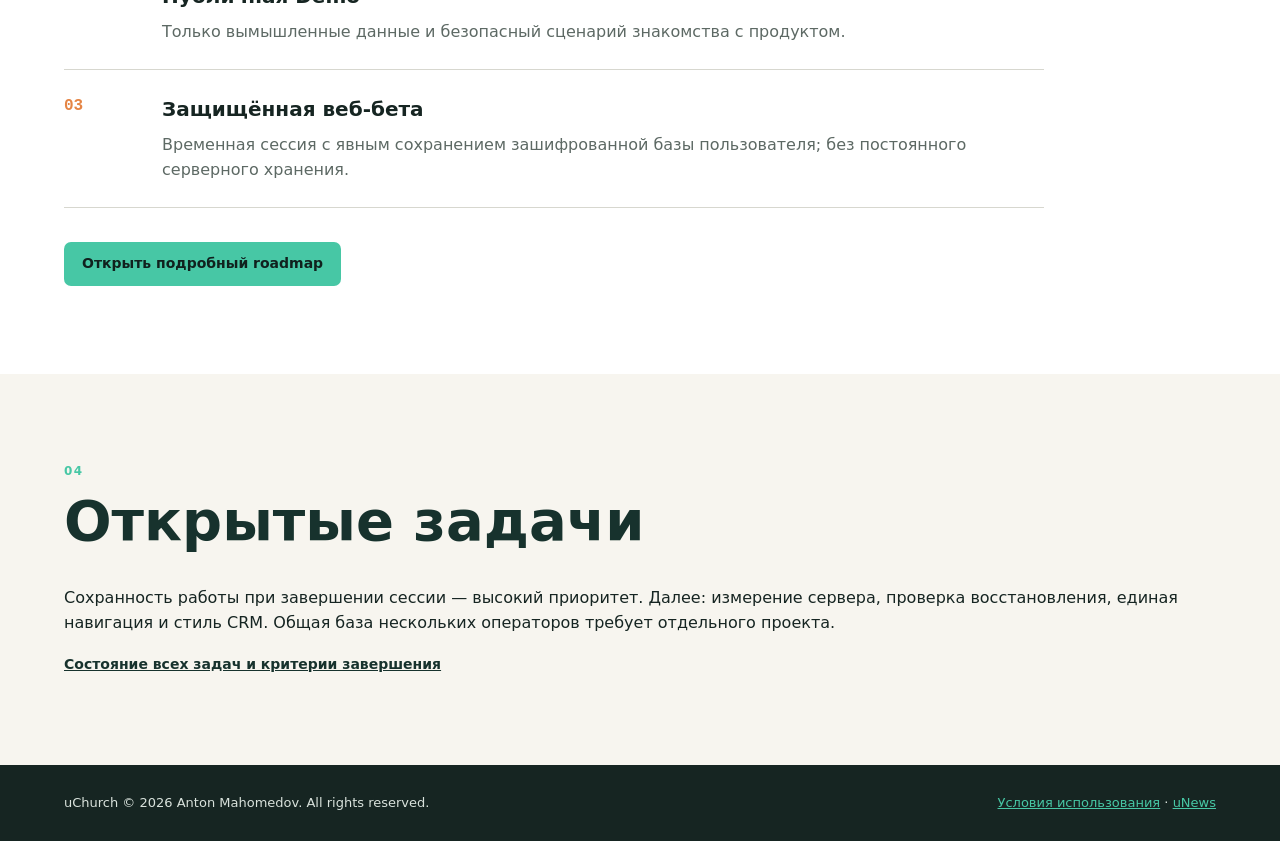
==== commit 2cb68903: "docs: publish v17.11.117 catalog card and release history" ====
--- a/index.html
+++ b/index.html
@@ -76,6 +76,6 @@
       </section>
     </main>
     <footer class="site-footer"><p>uChurch © 2026 Anton Mahomedov. All rights reserved.</p><p><a href="LICENSE.md" data-copy data-copy-ru="Условия использования" data-copy-en="Terms of use">Условия использования</a> <span aria-hidden="true">·</span> <a href="https://t.me/uNewsLog">uNews</a></p></footer>
-    <script src="assets/catalog.js?v=v17.11.116"></script><script src="assets/site.js"></script>
+    <script src="assets/catalog.js?v=v17.11.117"></script><script src="assets/site.js"></script>
   </body>
 </html>
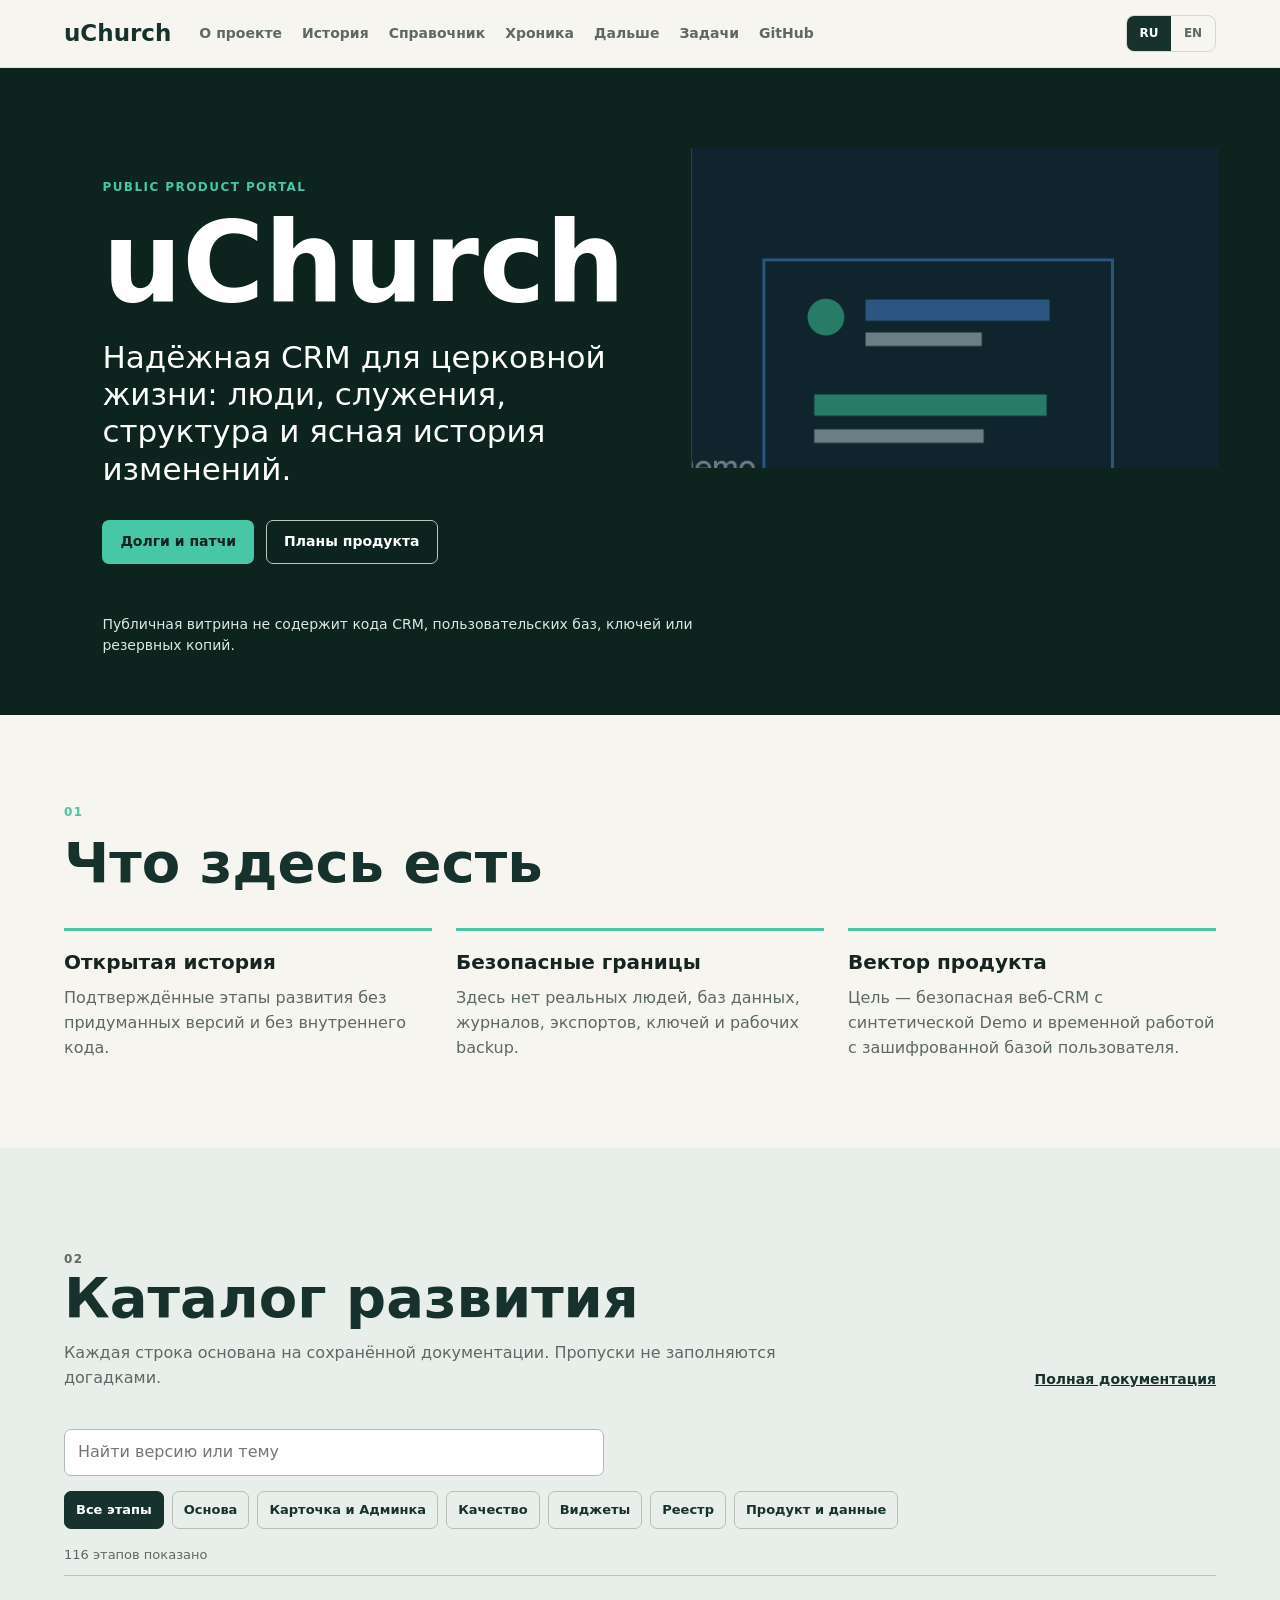
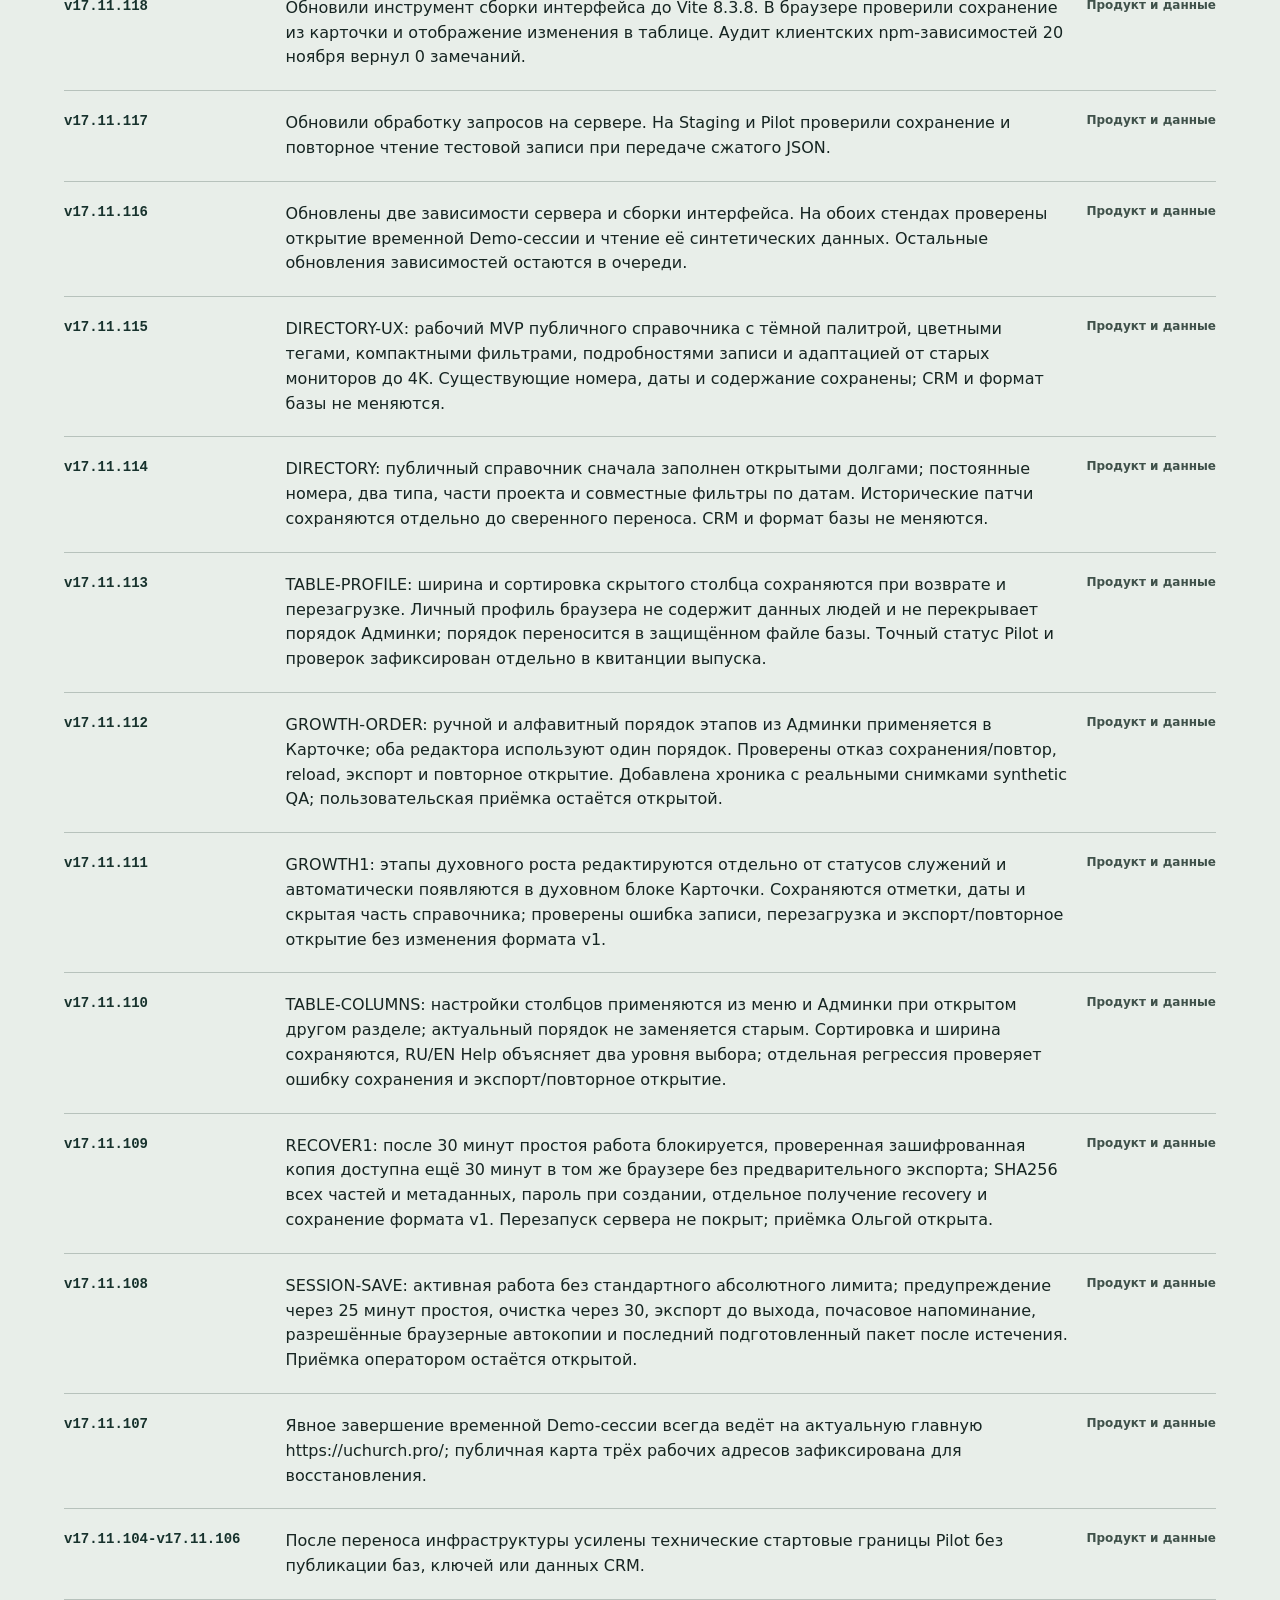
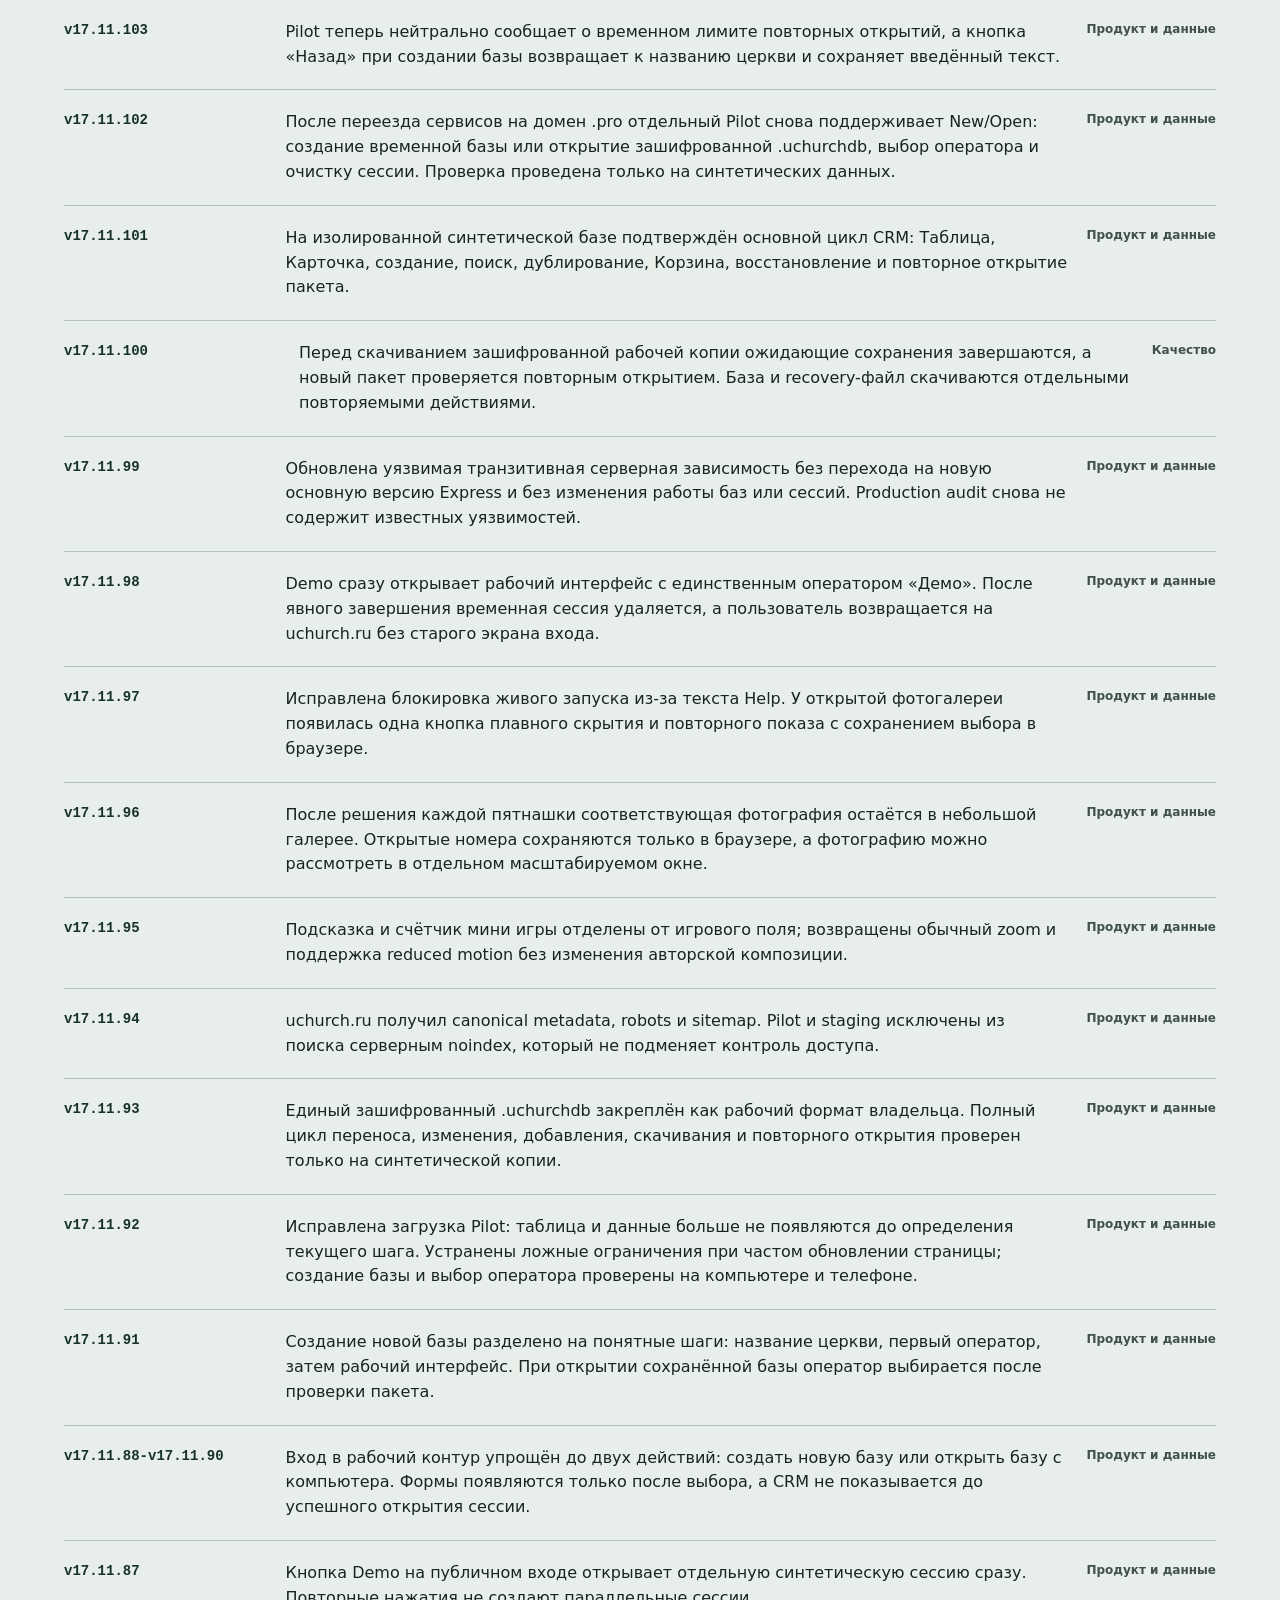
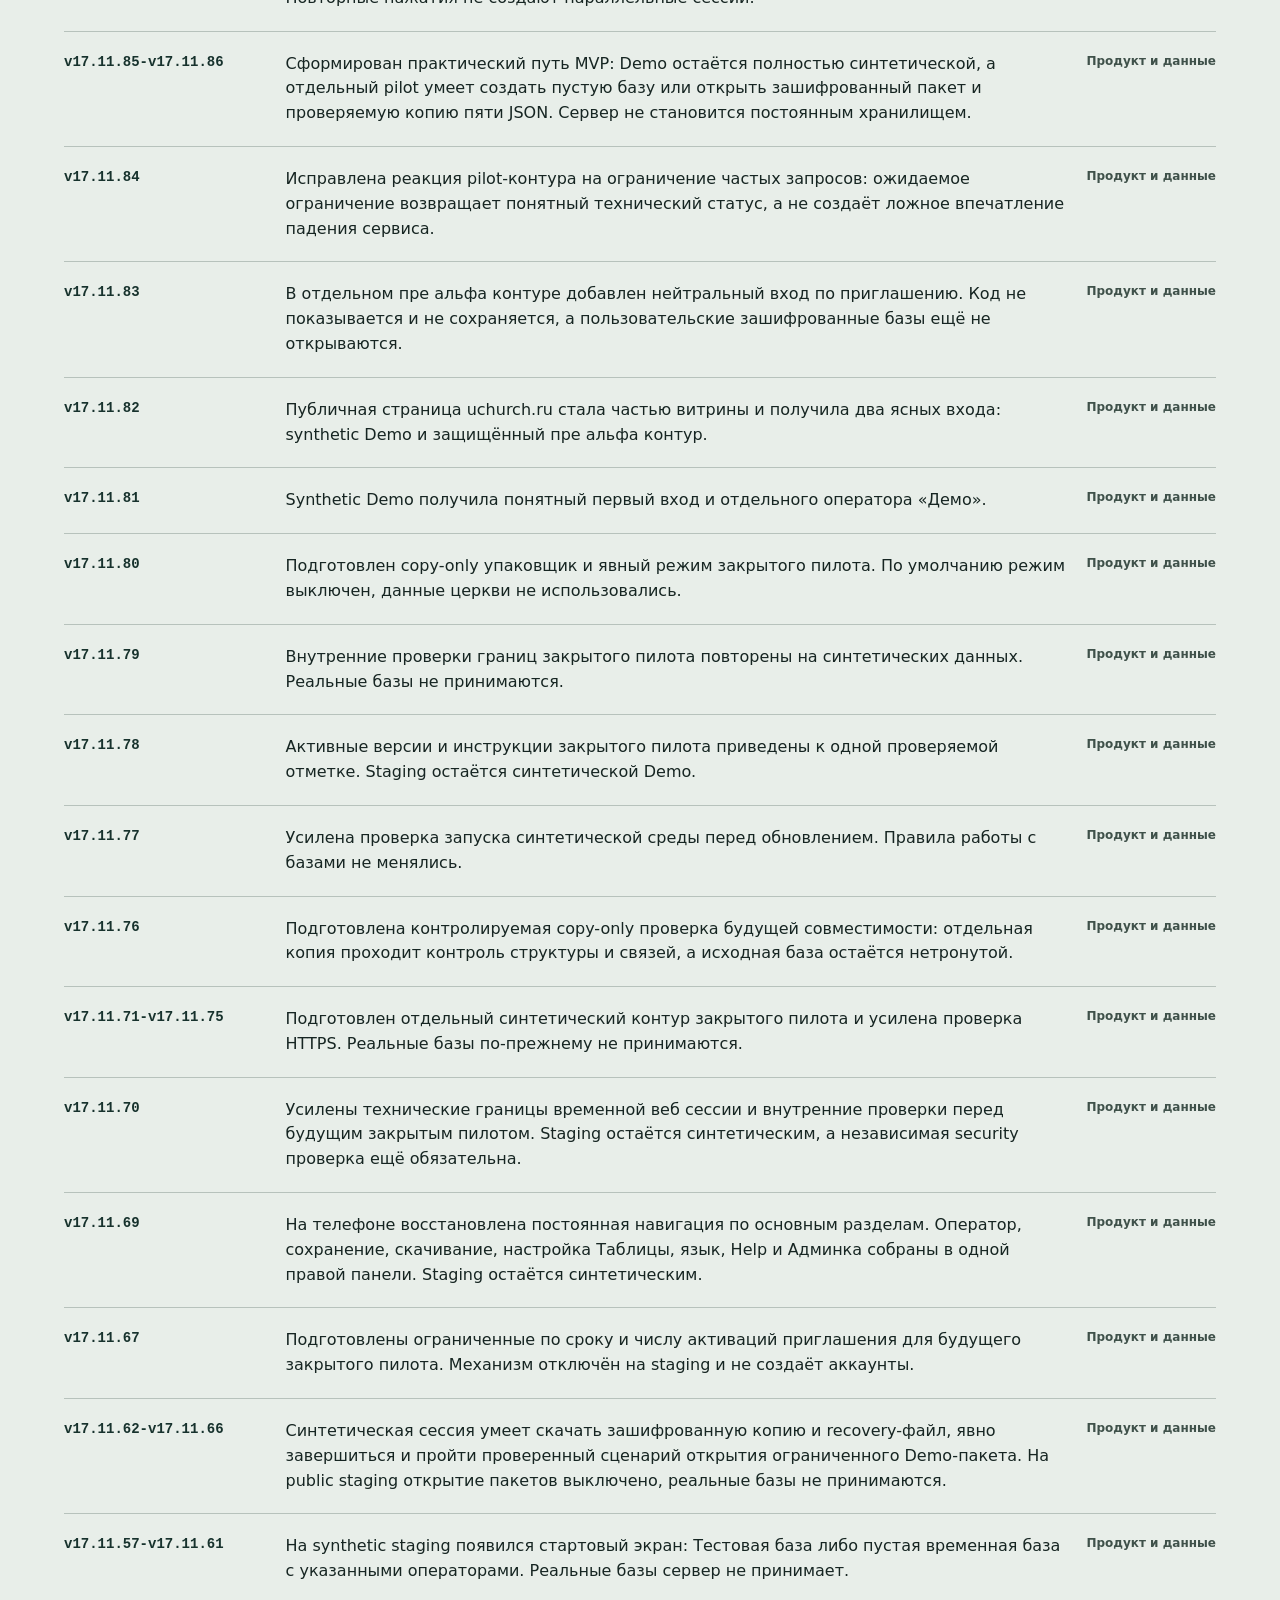
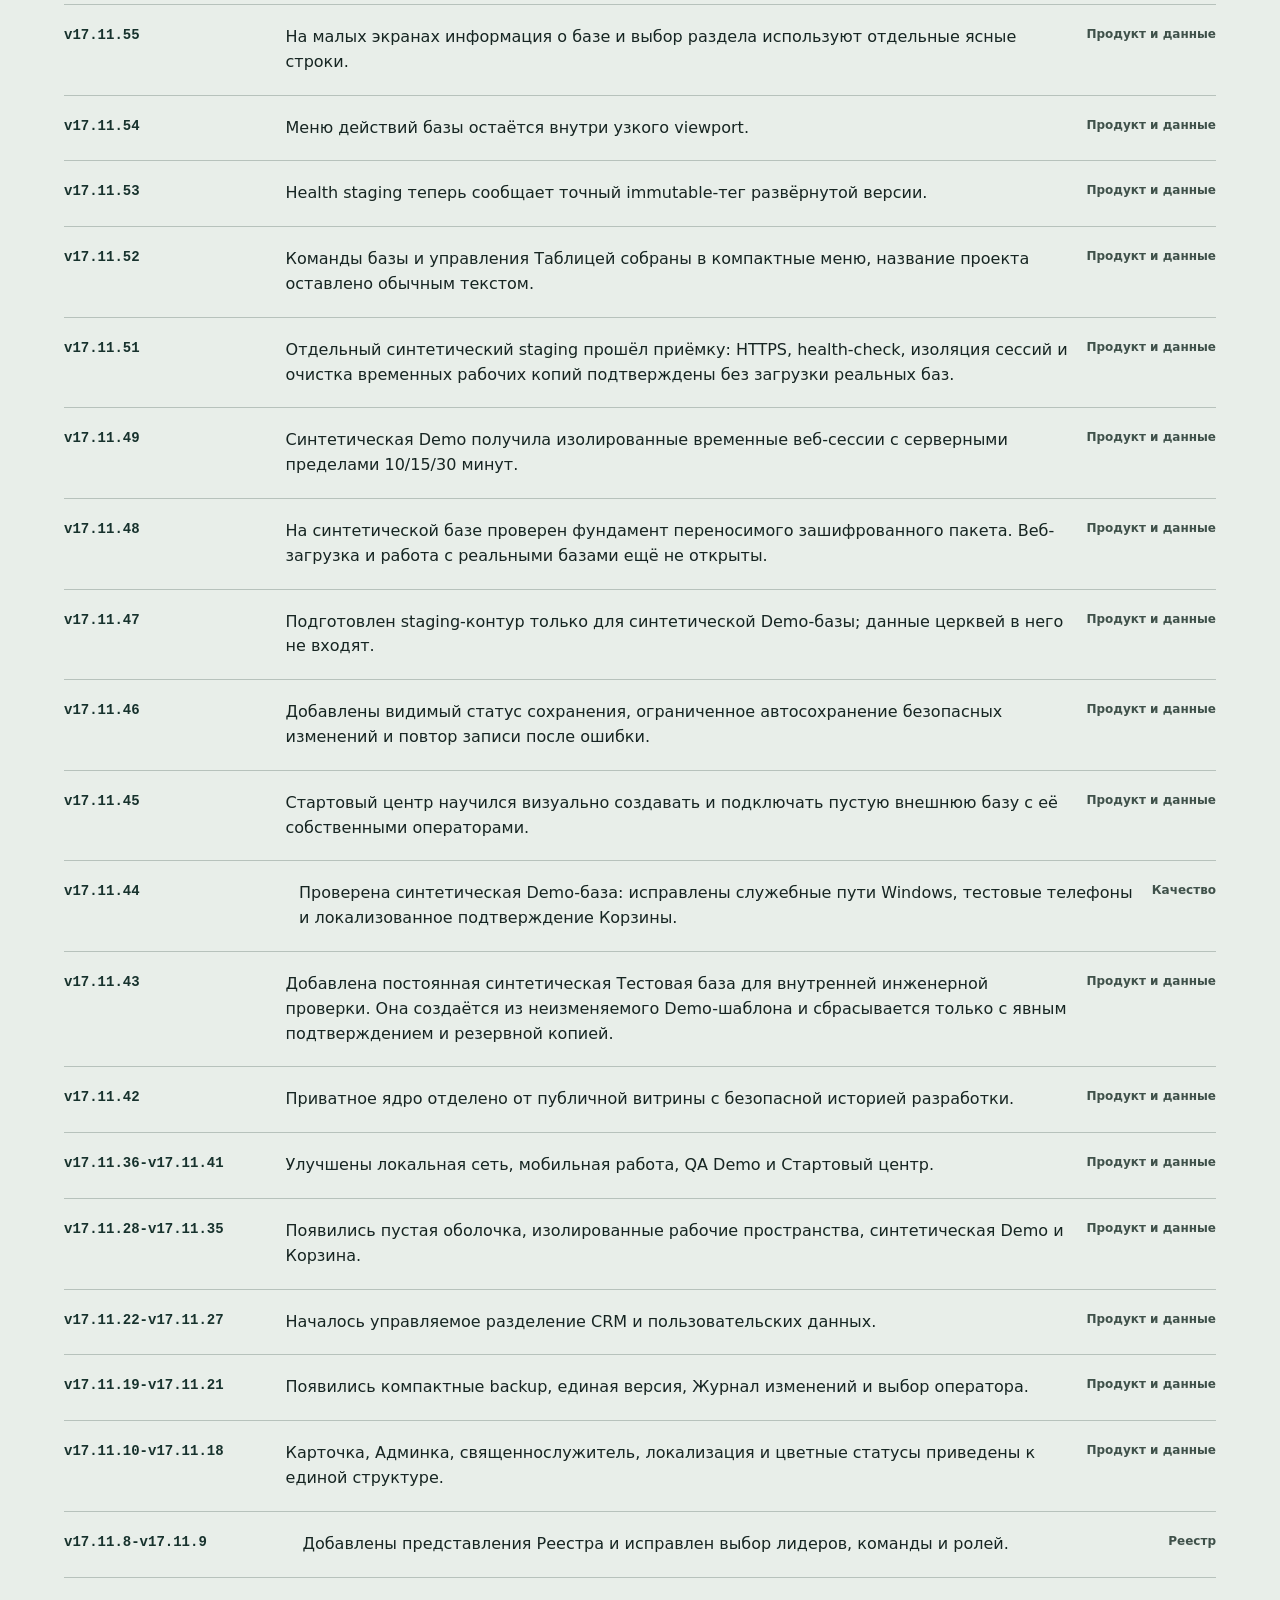
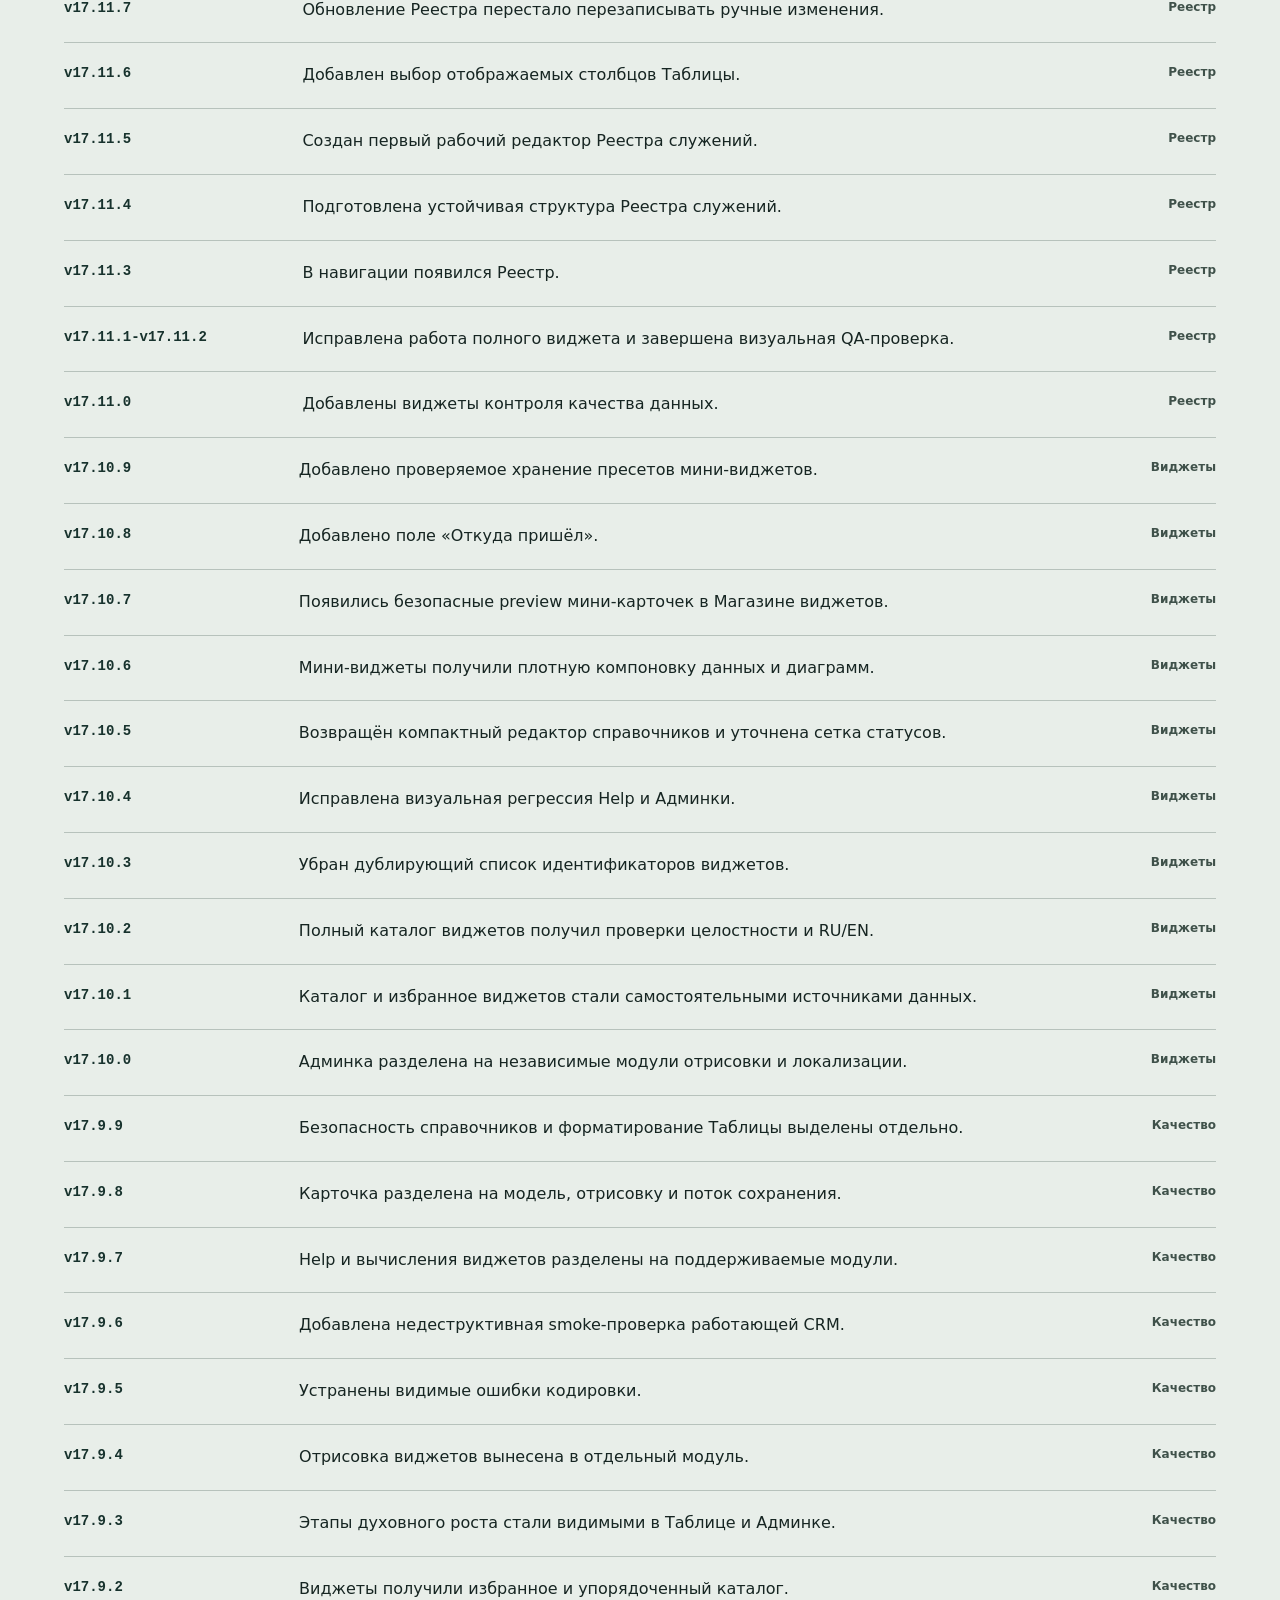
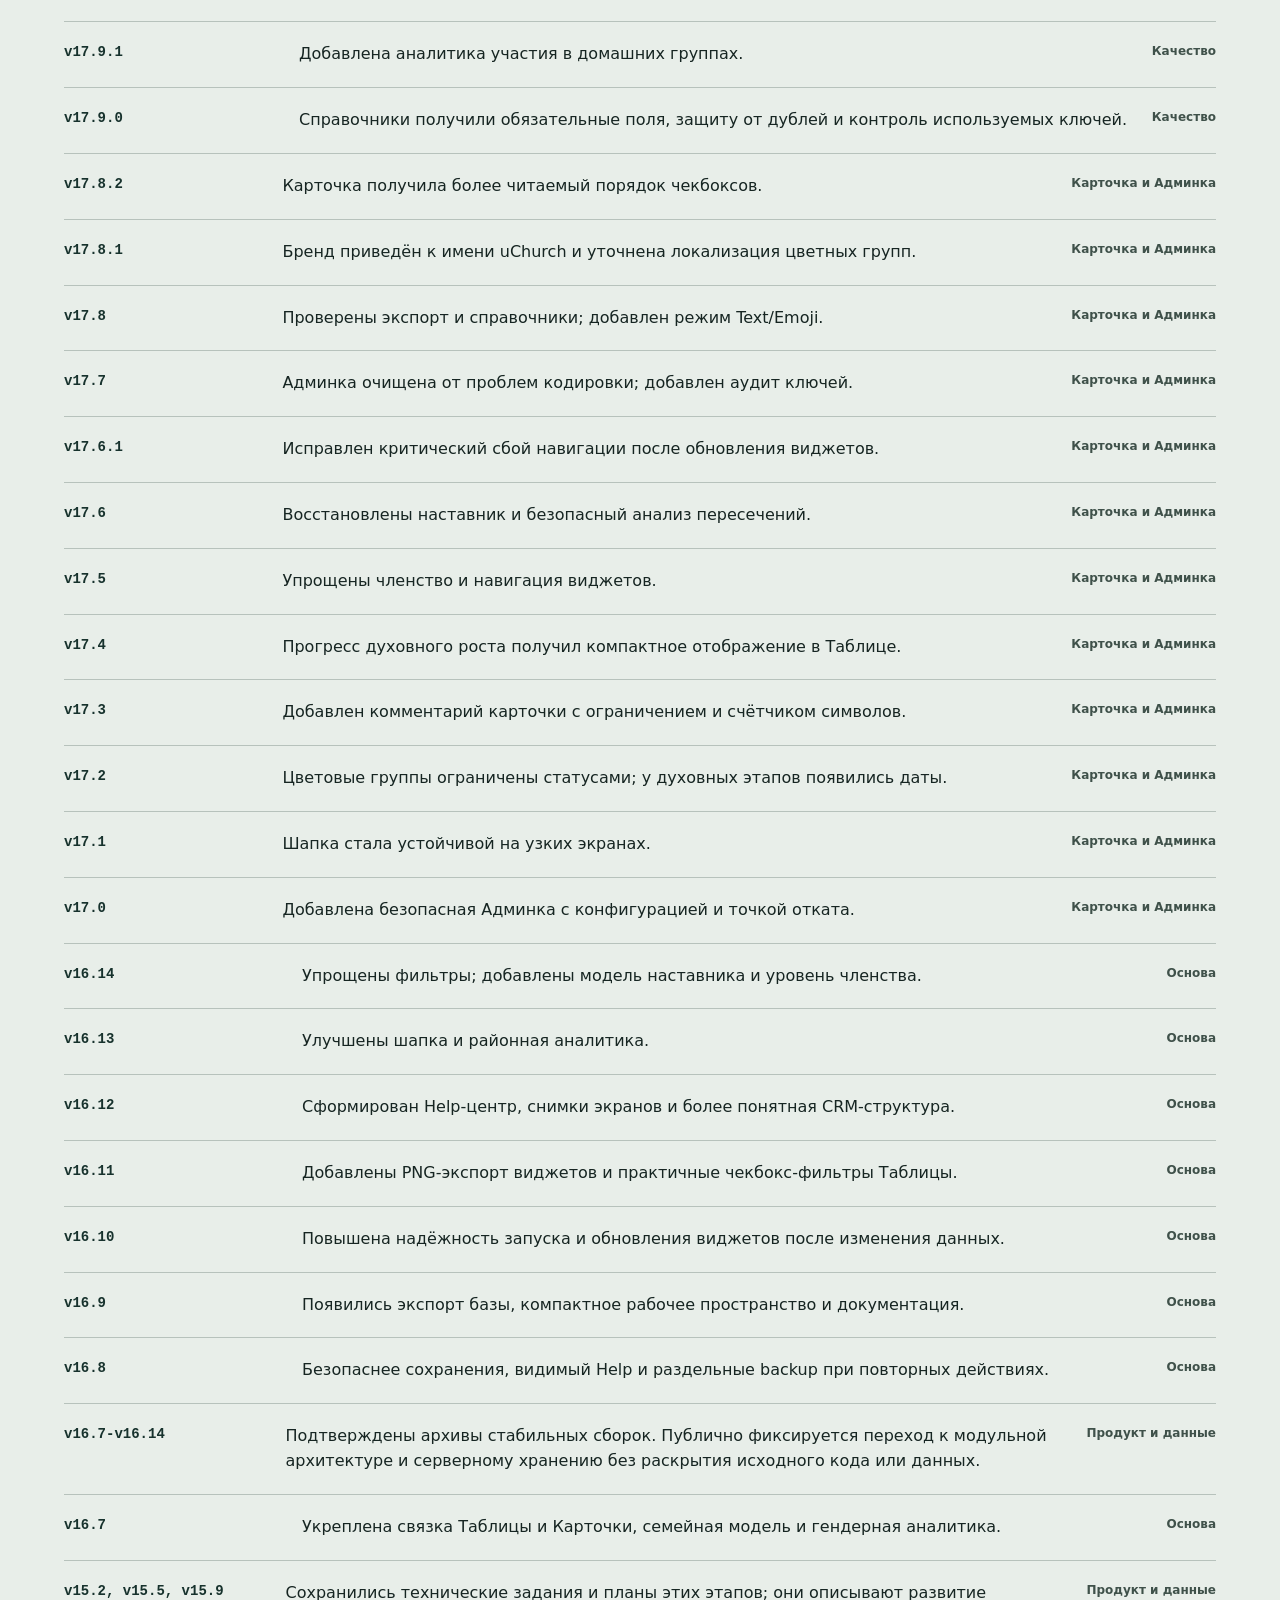
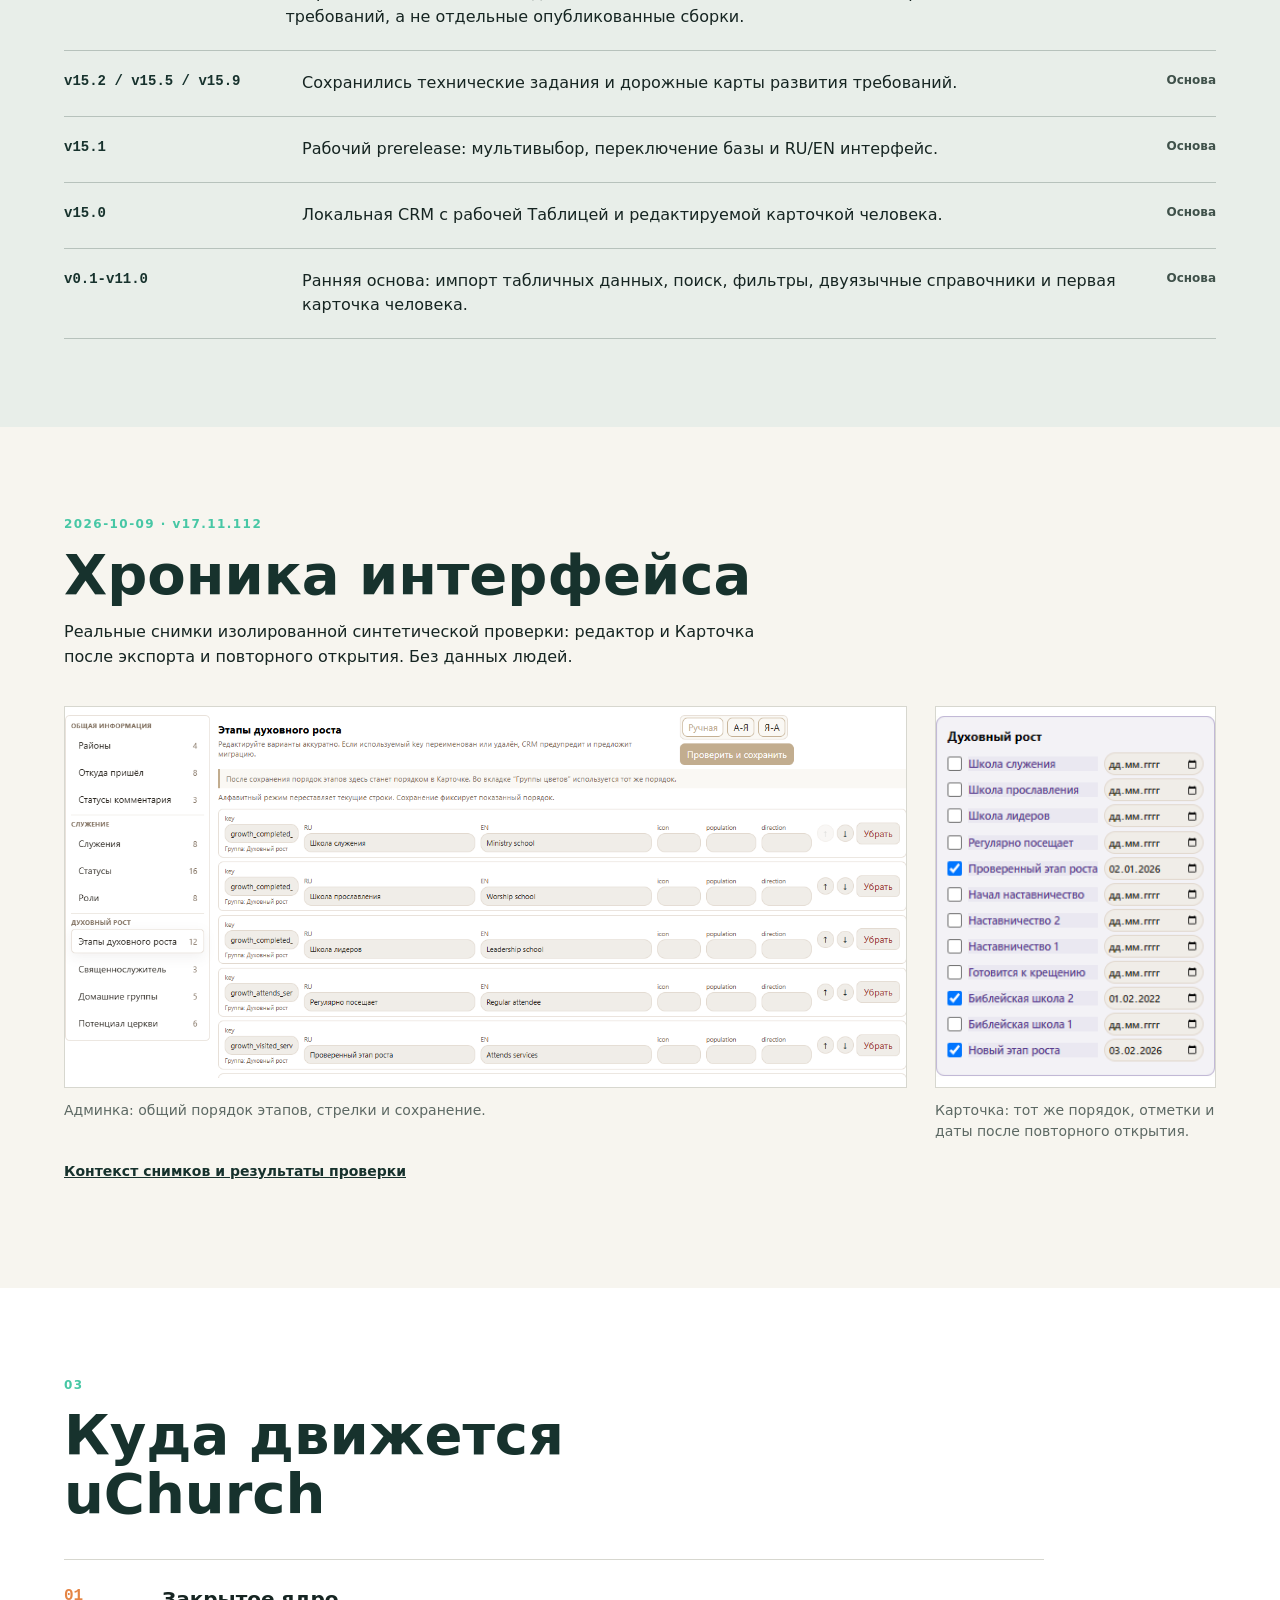
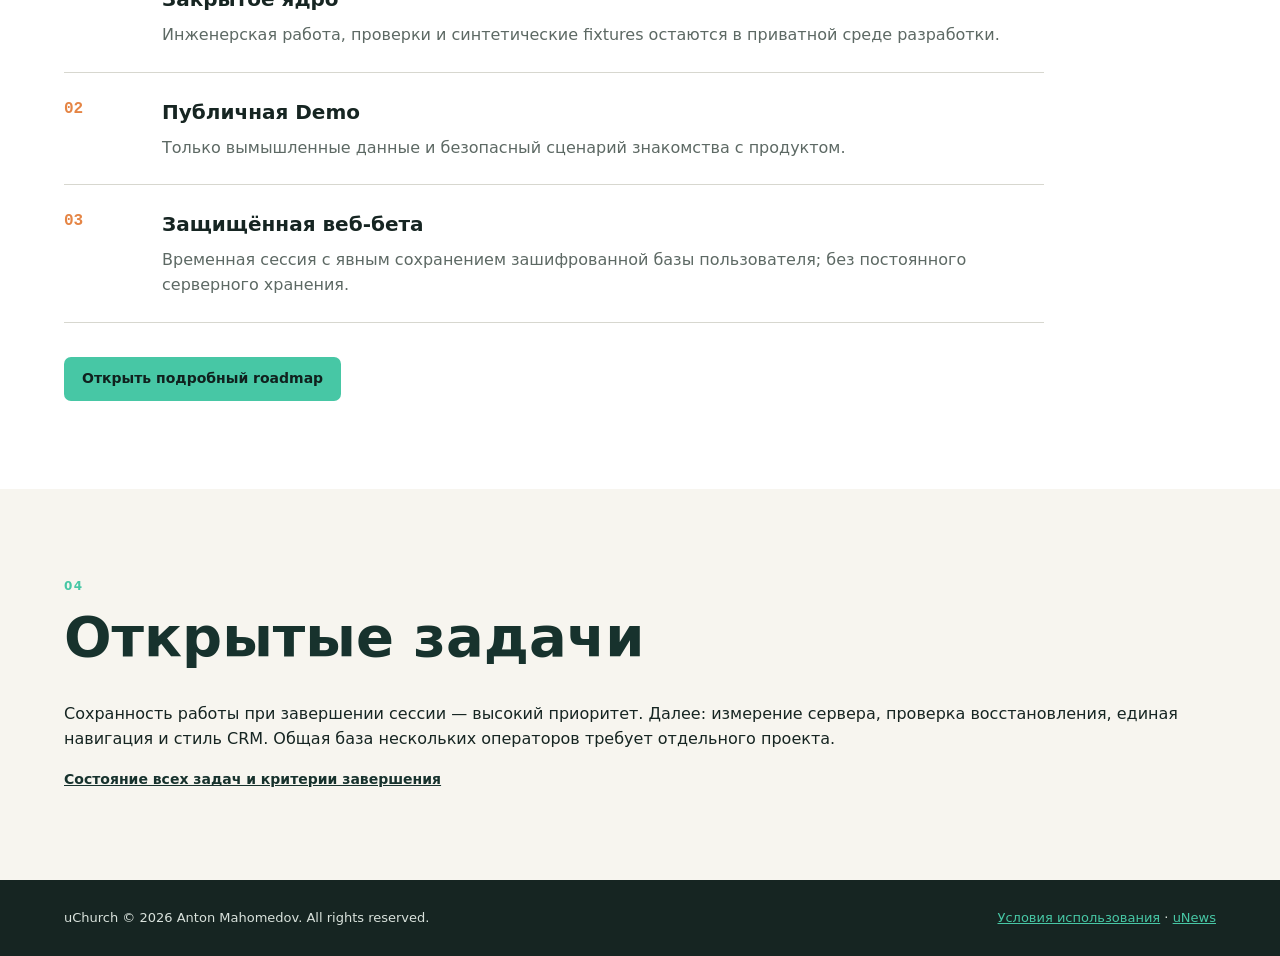
==== commit d6f6aa87: "docs: publish v17.11.118 interface build card" ====
--- a/index.html
+++ b/index.html
@@ -76,6 +76,6 @@
       </section>
     </main>
     <footer class="site-footer"><p>uChurch © 2026 Anton Mahomedov. All rights reserved.</p><p><a href="LICENSE.md" data-copy data-copy-ru="Условия использования" data-copy-en="Terms of use">Условия использования</a> <span aria-hidden="true">·</span> <a href="https://t.me/uNewsLog">uNews</a></p></footer>
-    <script src="assets/catalog.js?v=v17.11.117"></script><script src="assets/site.js"></script>
+    <script src="assets/catalog.js?v=v17.11.118"></script><script src="assets/site.js"></script>
   </body>
 </html>
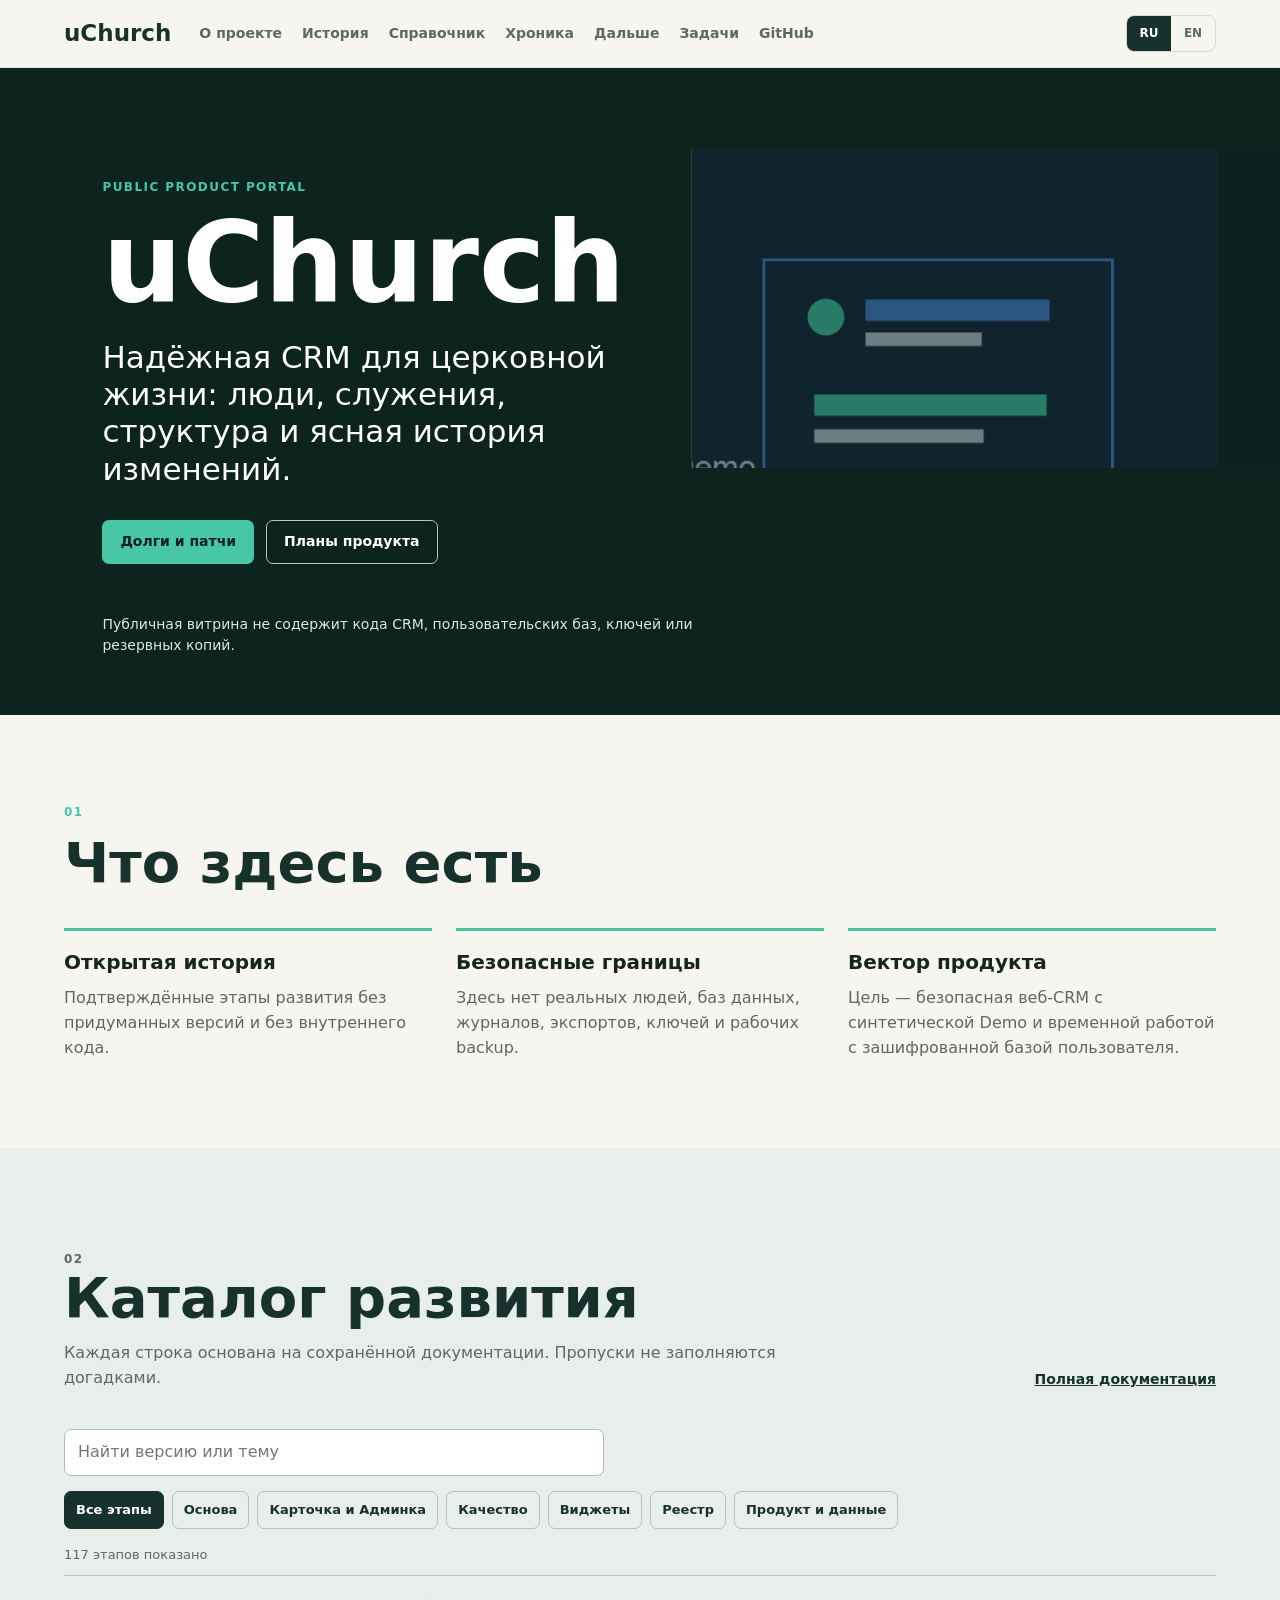
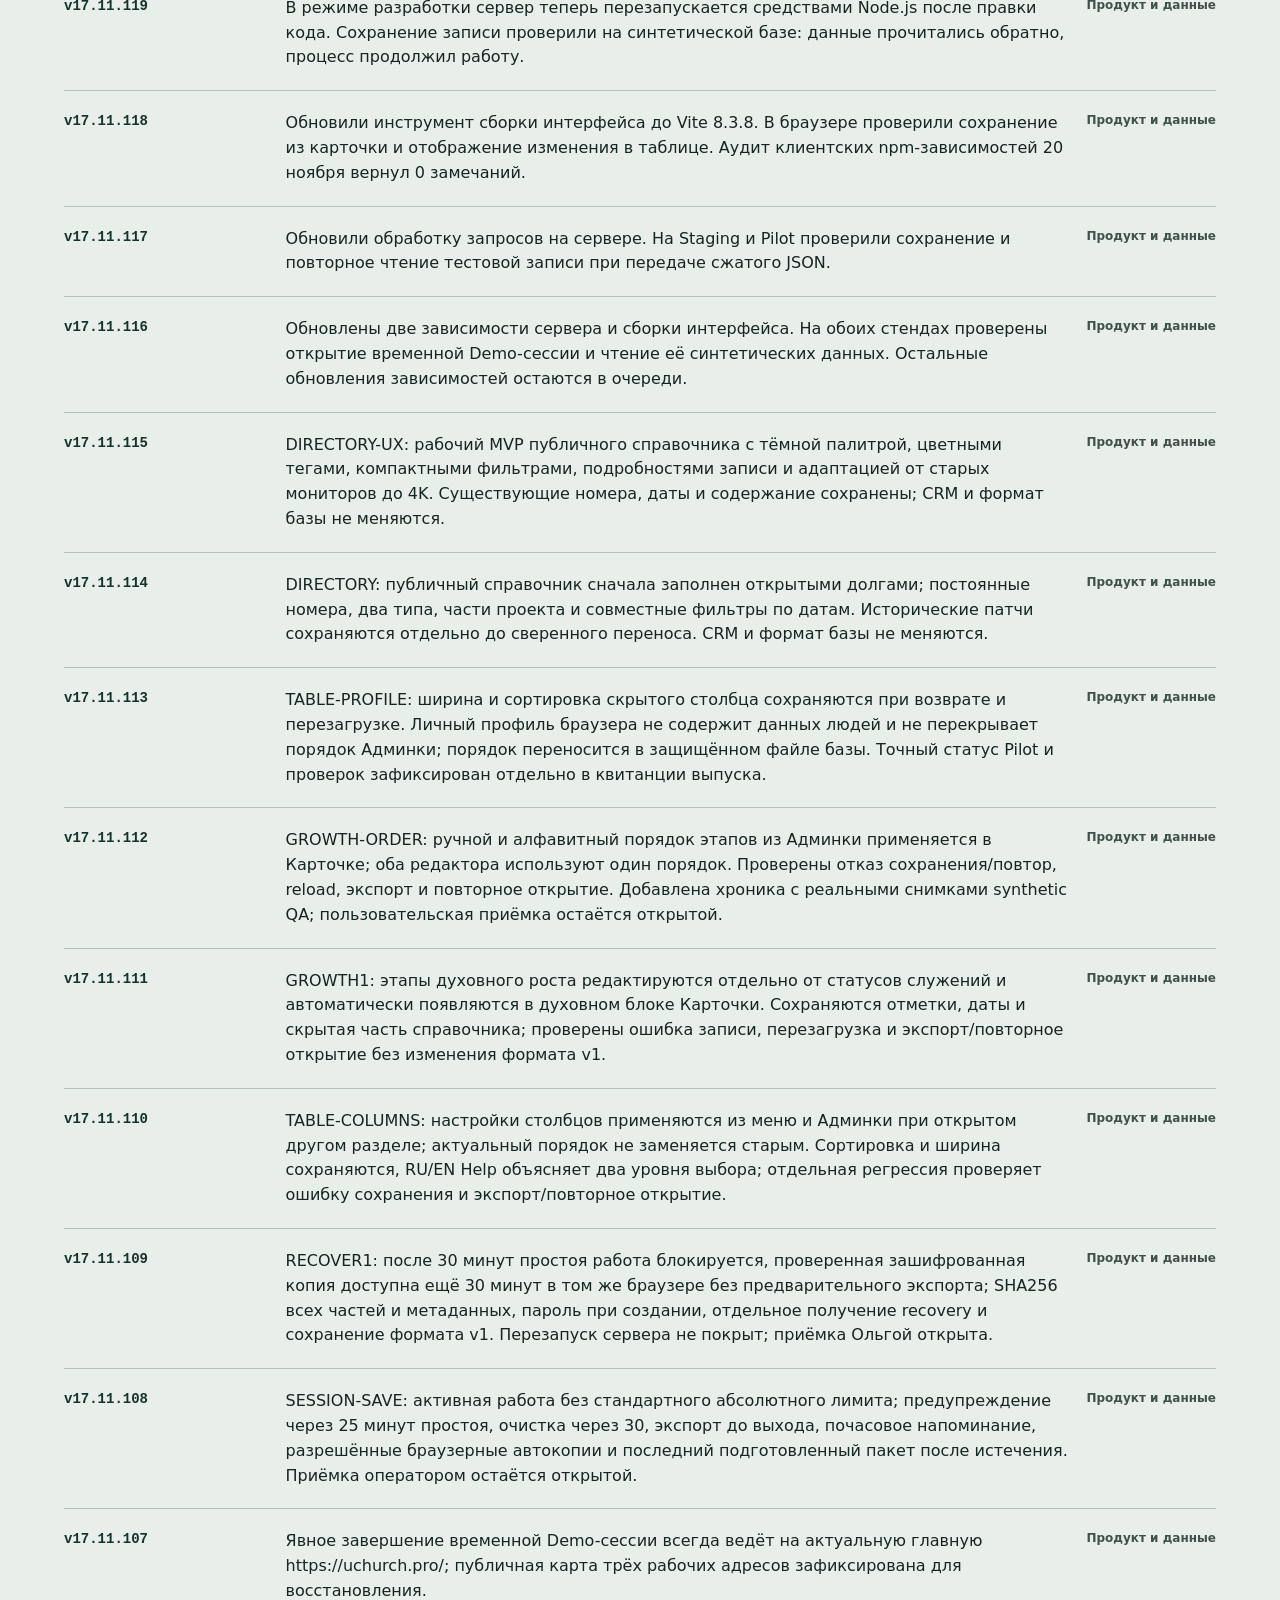
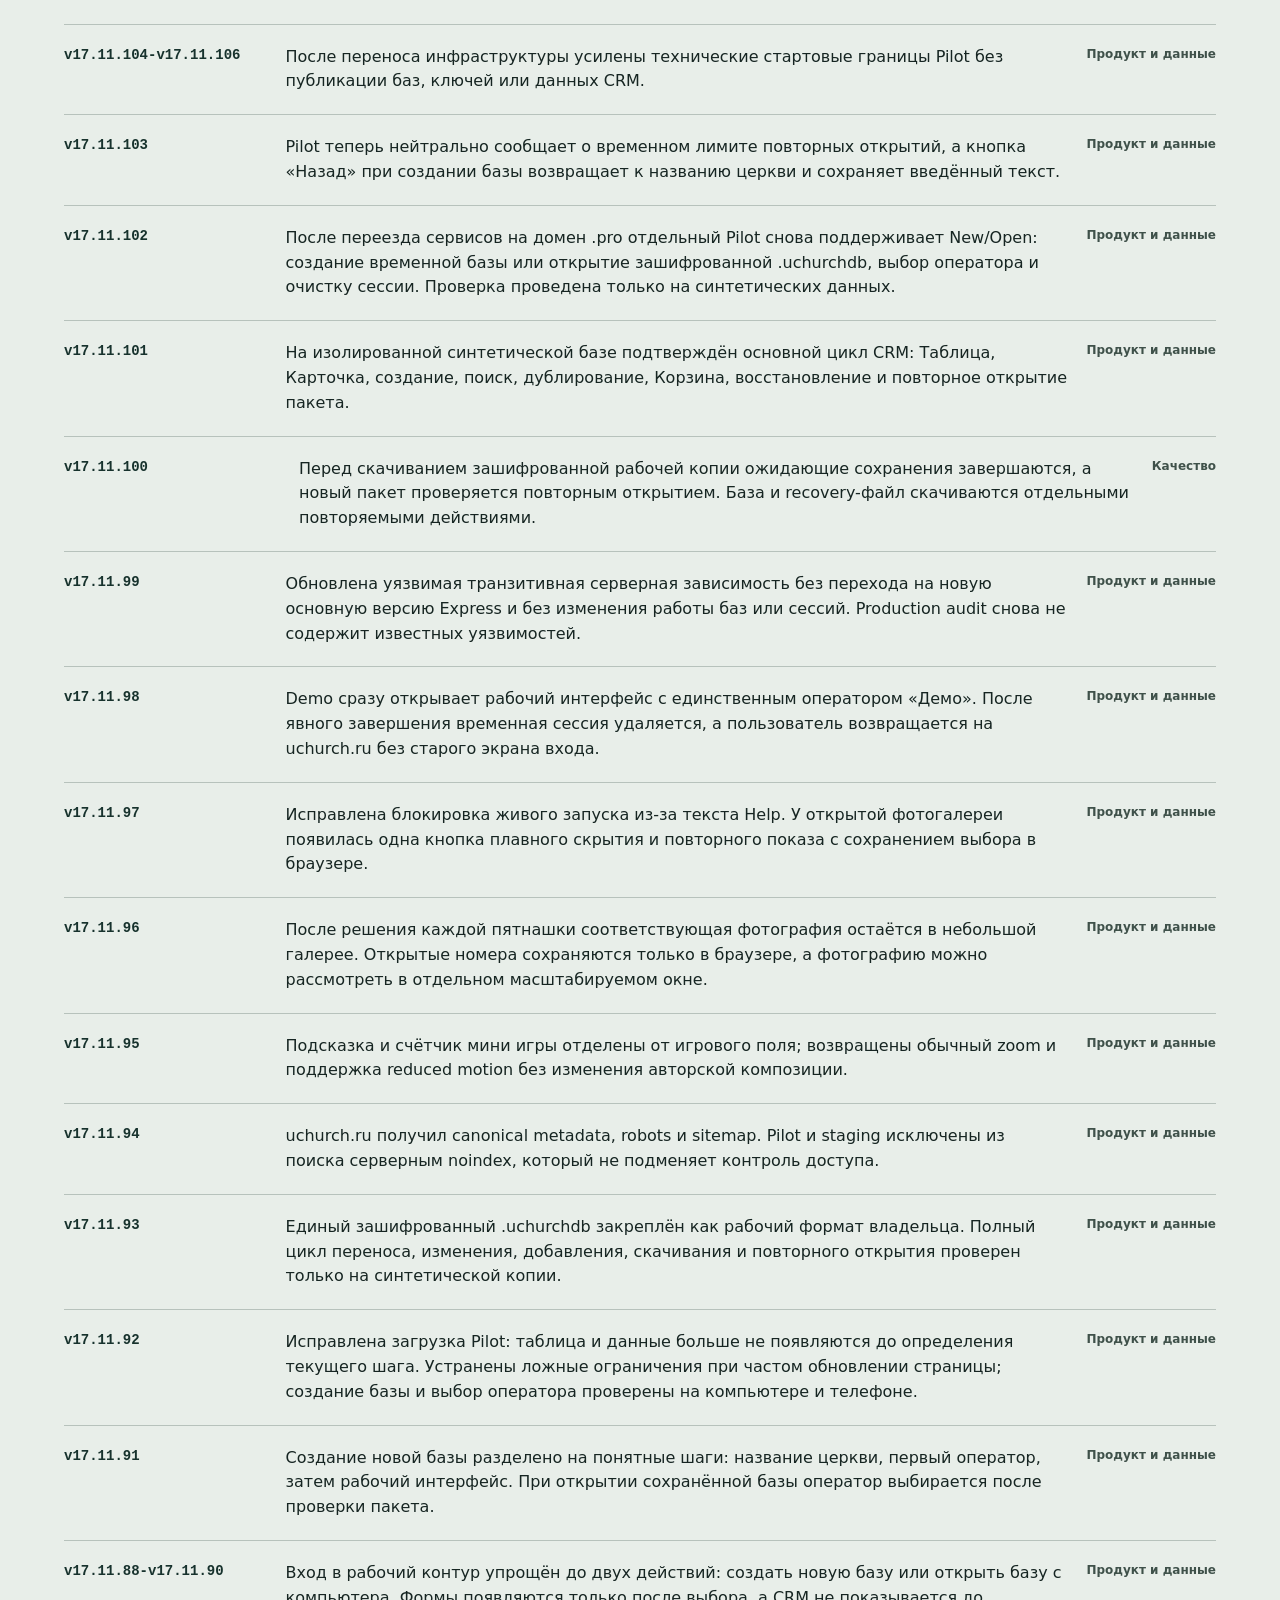
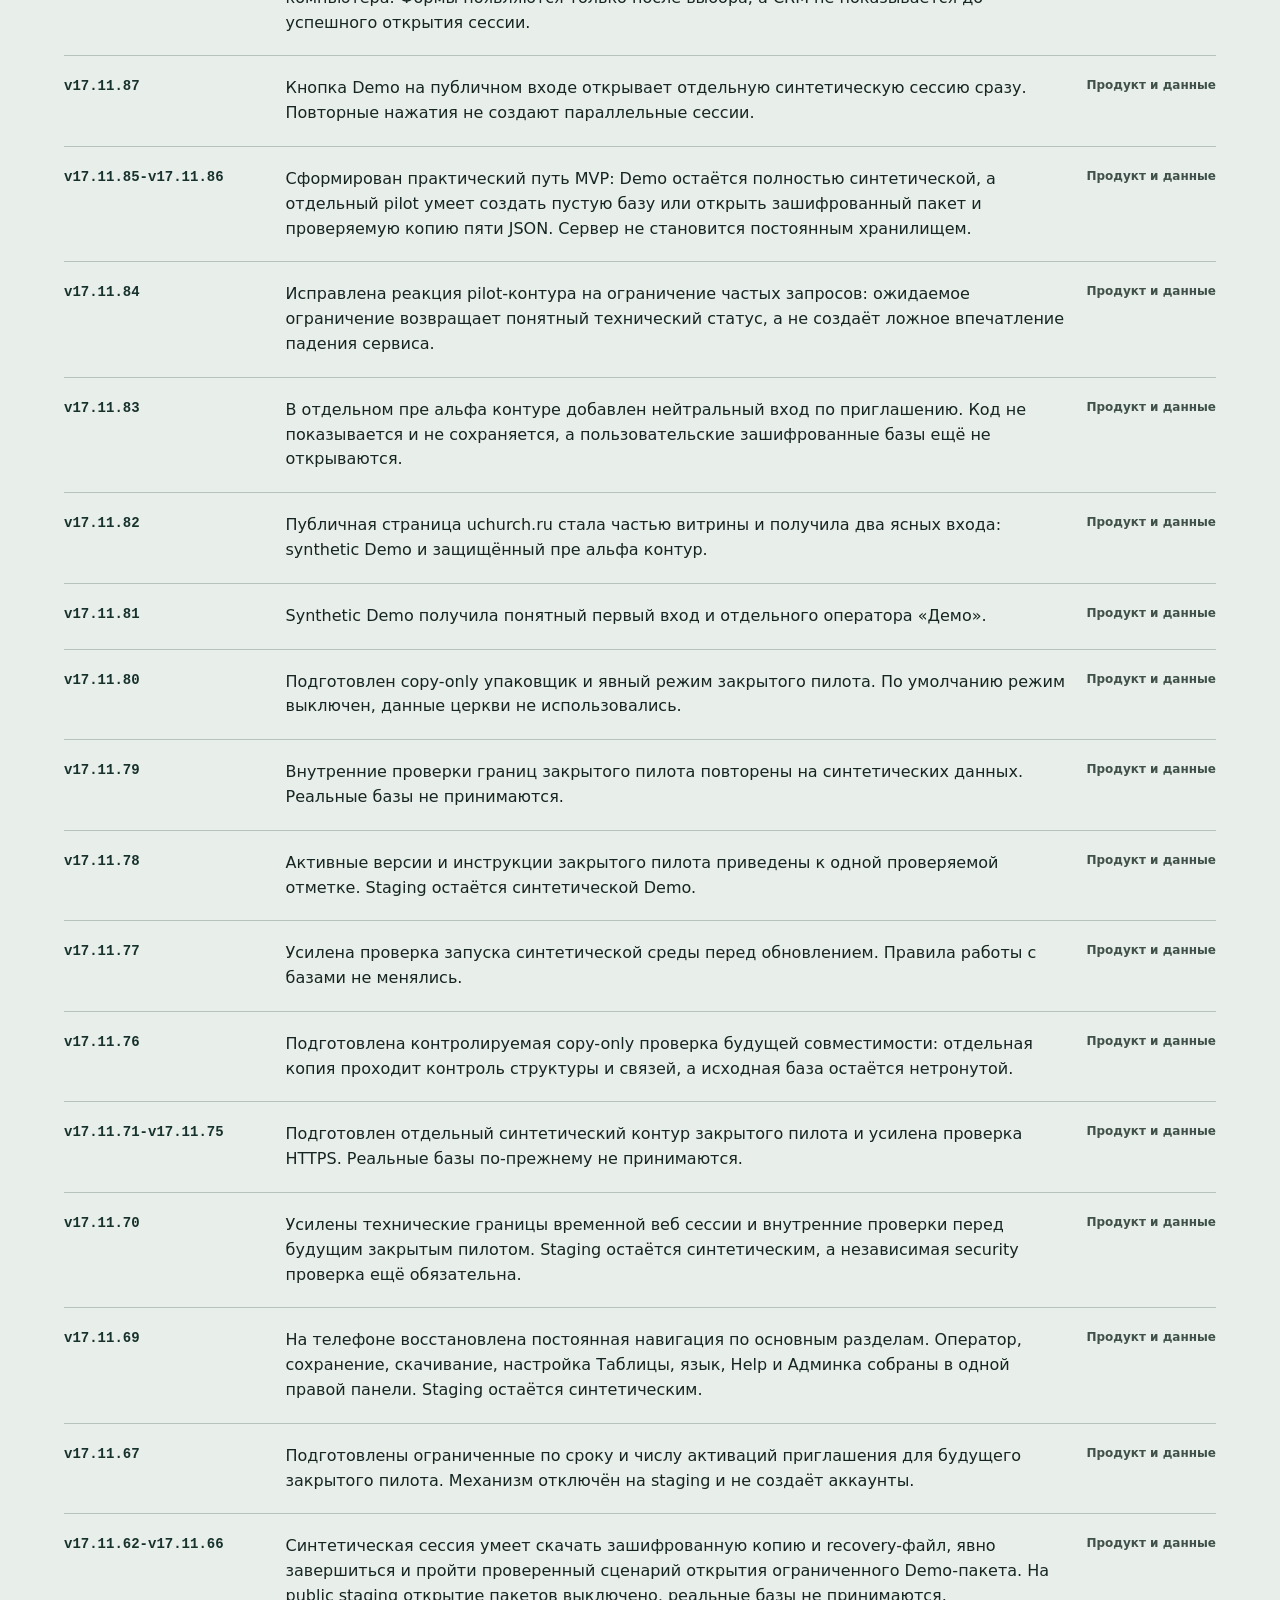
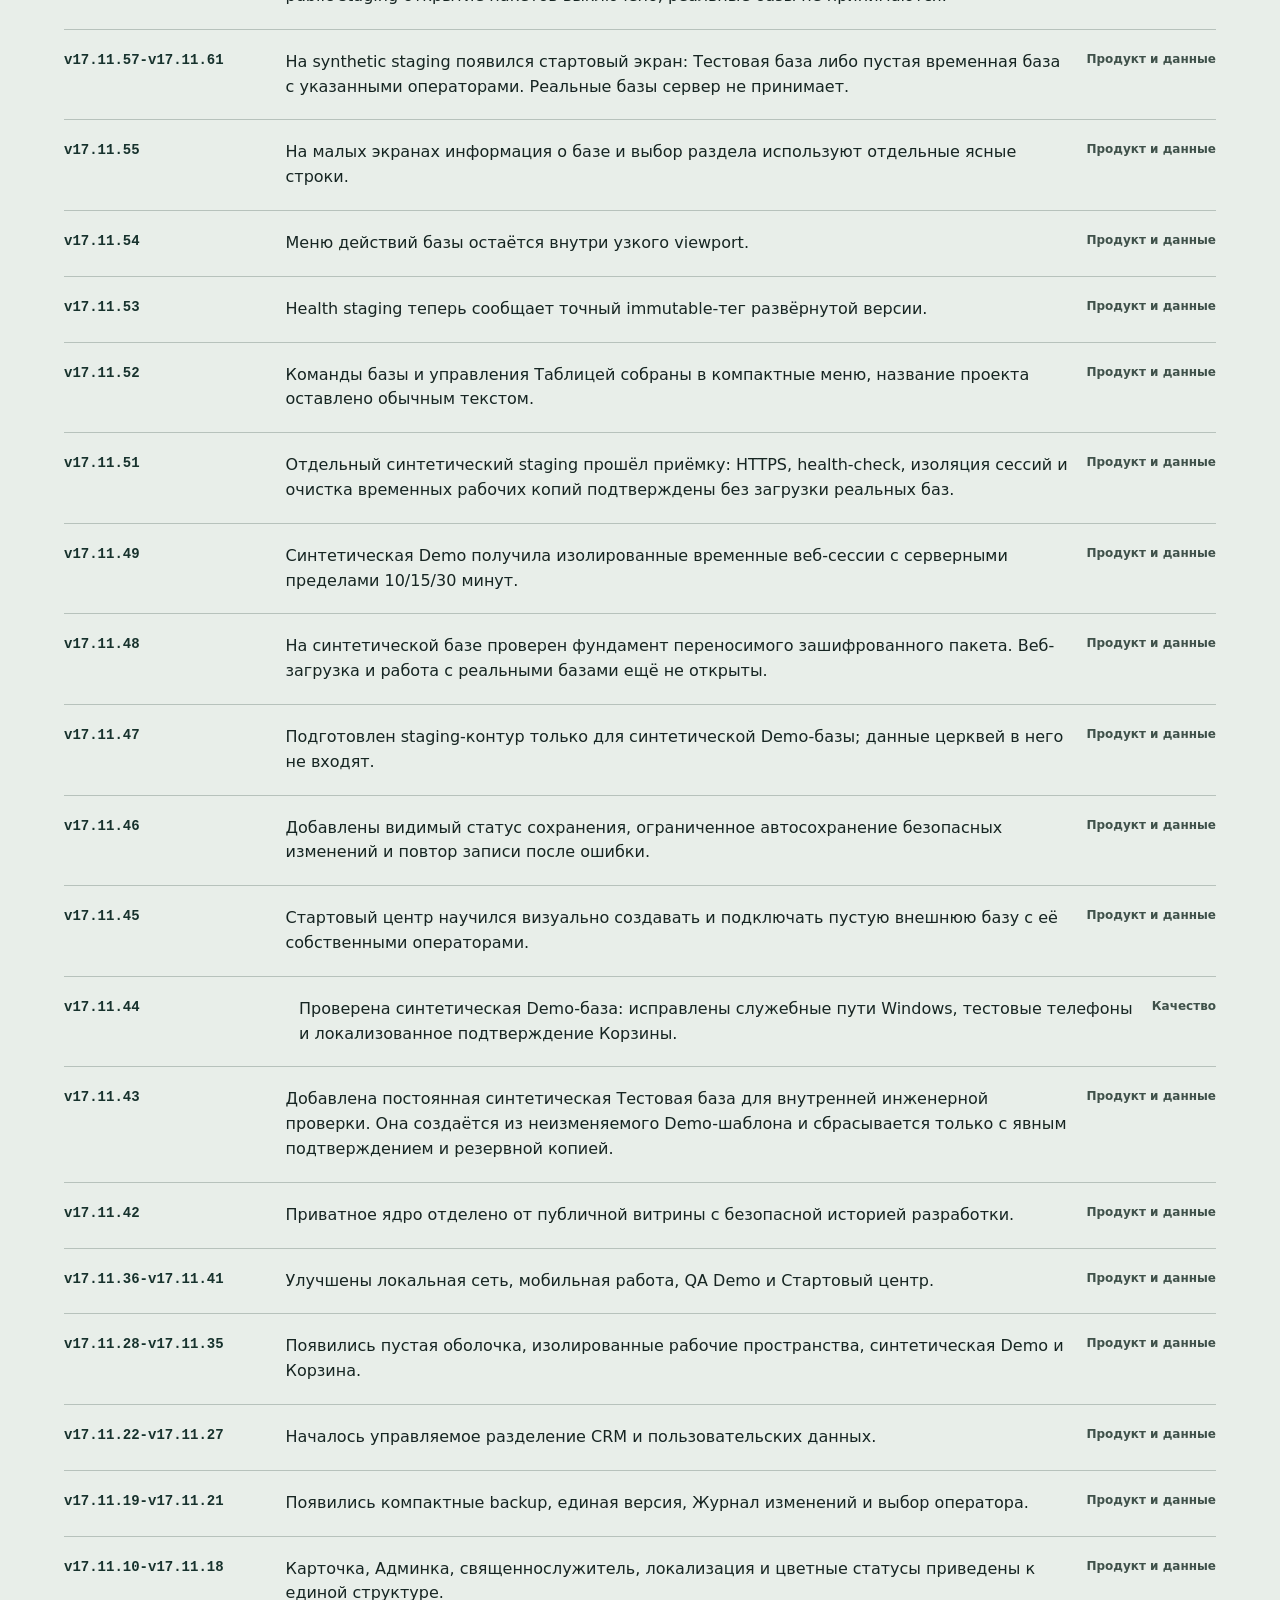
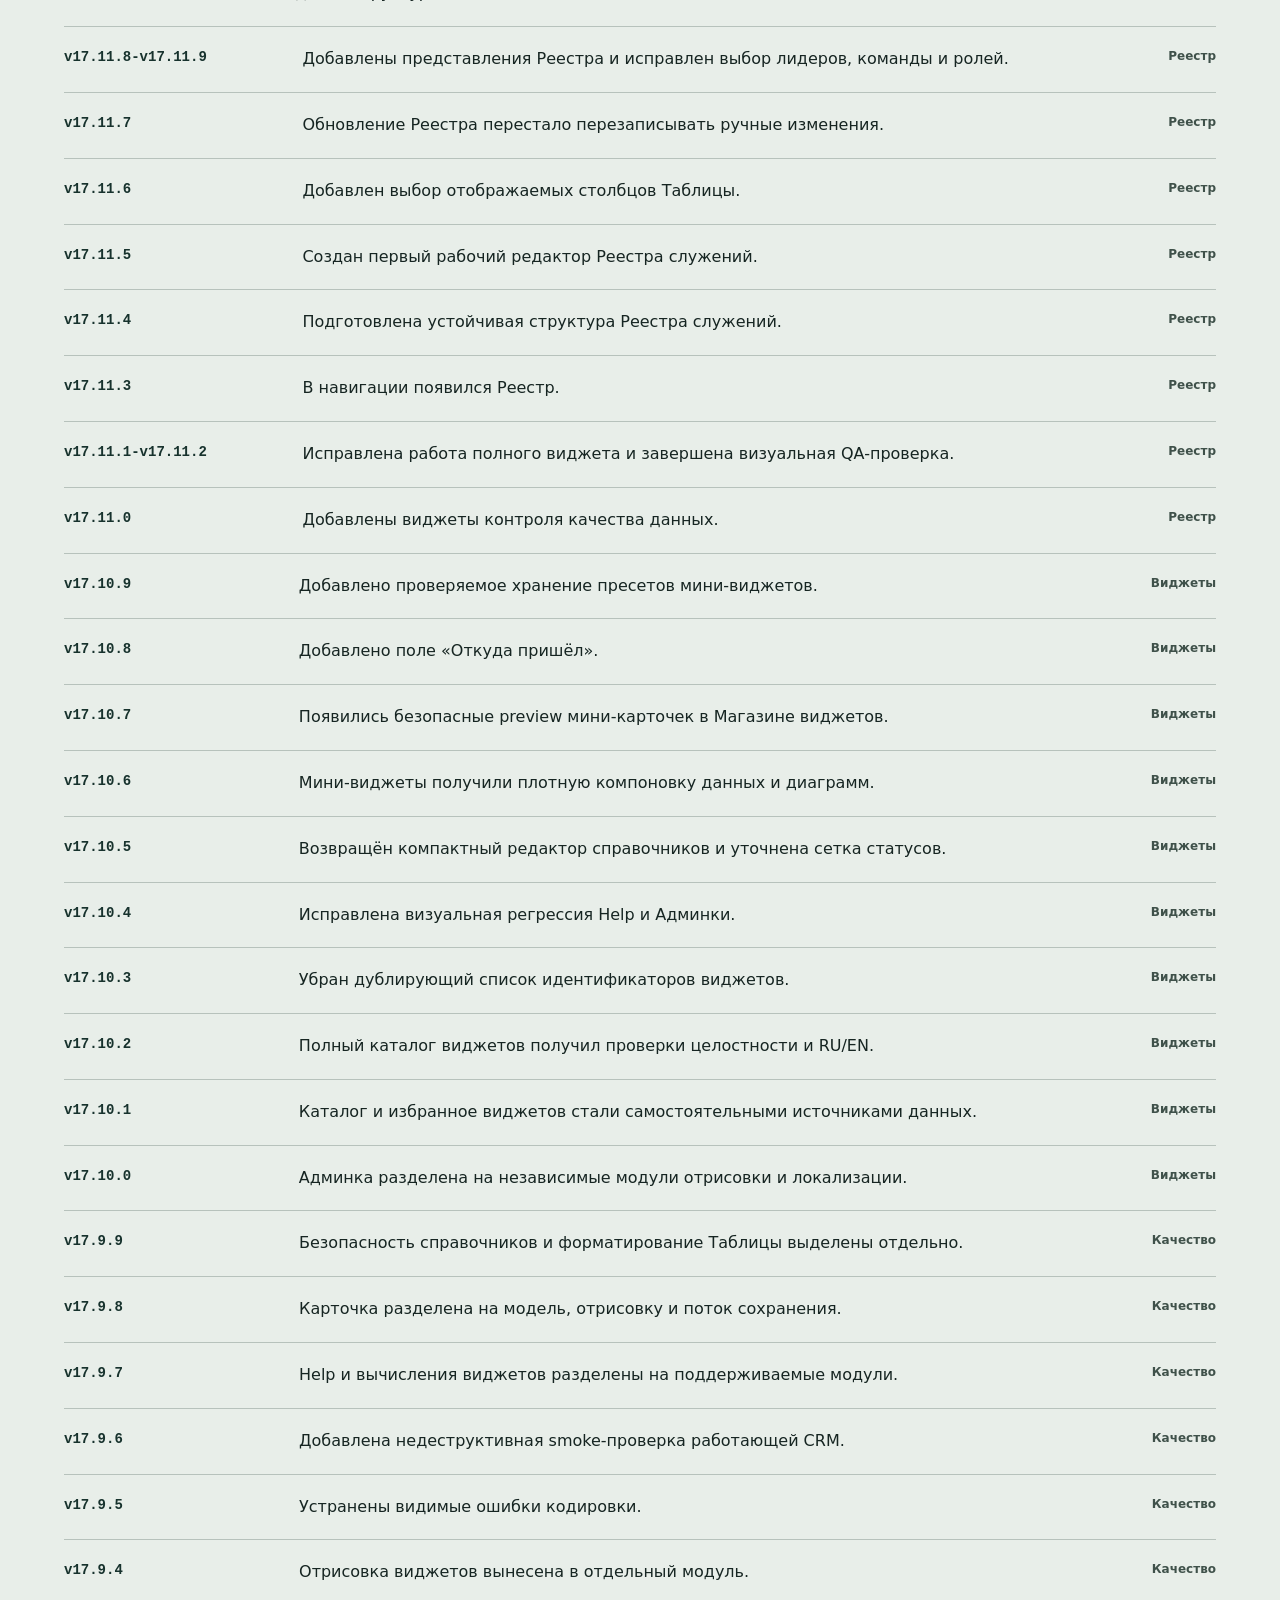
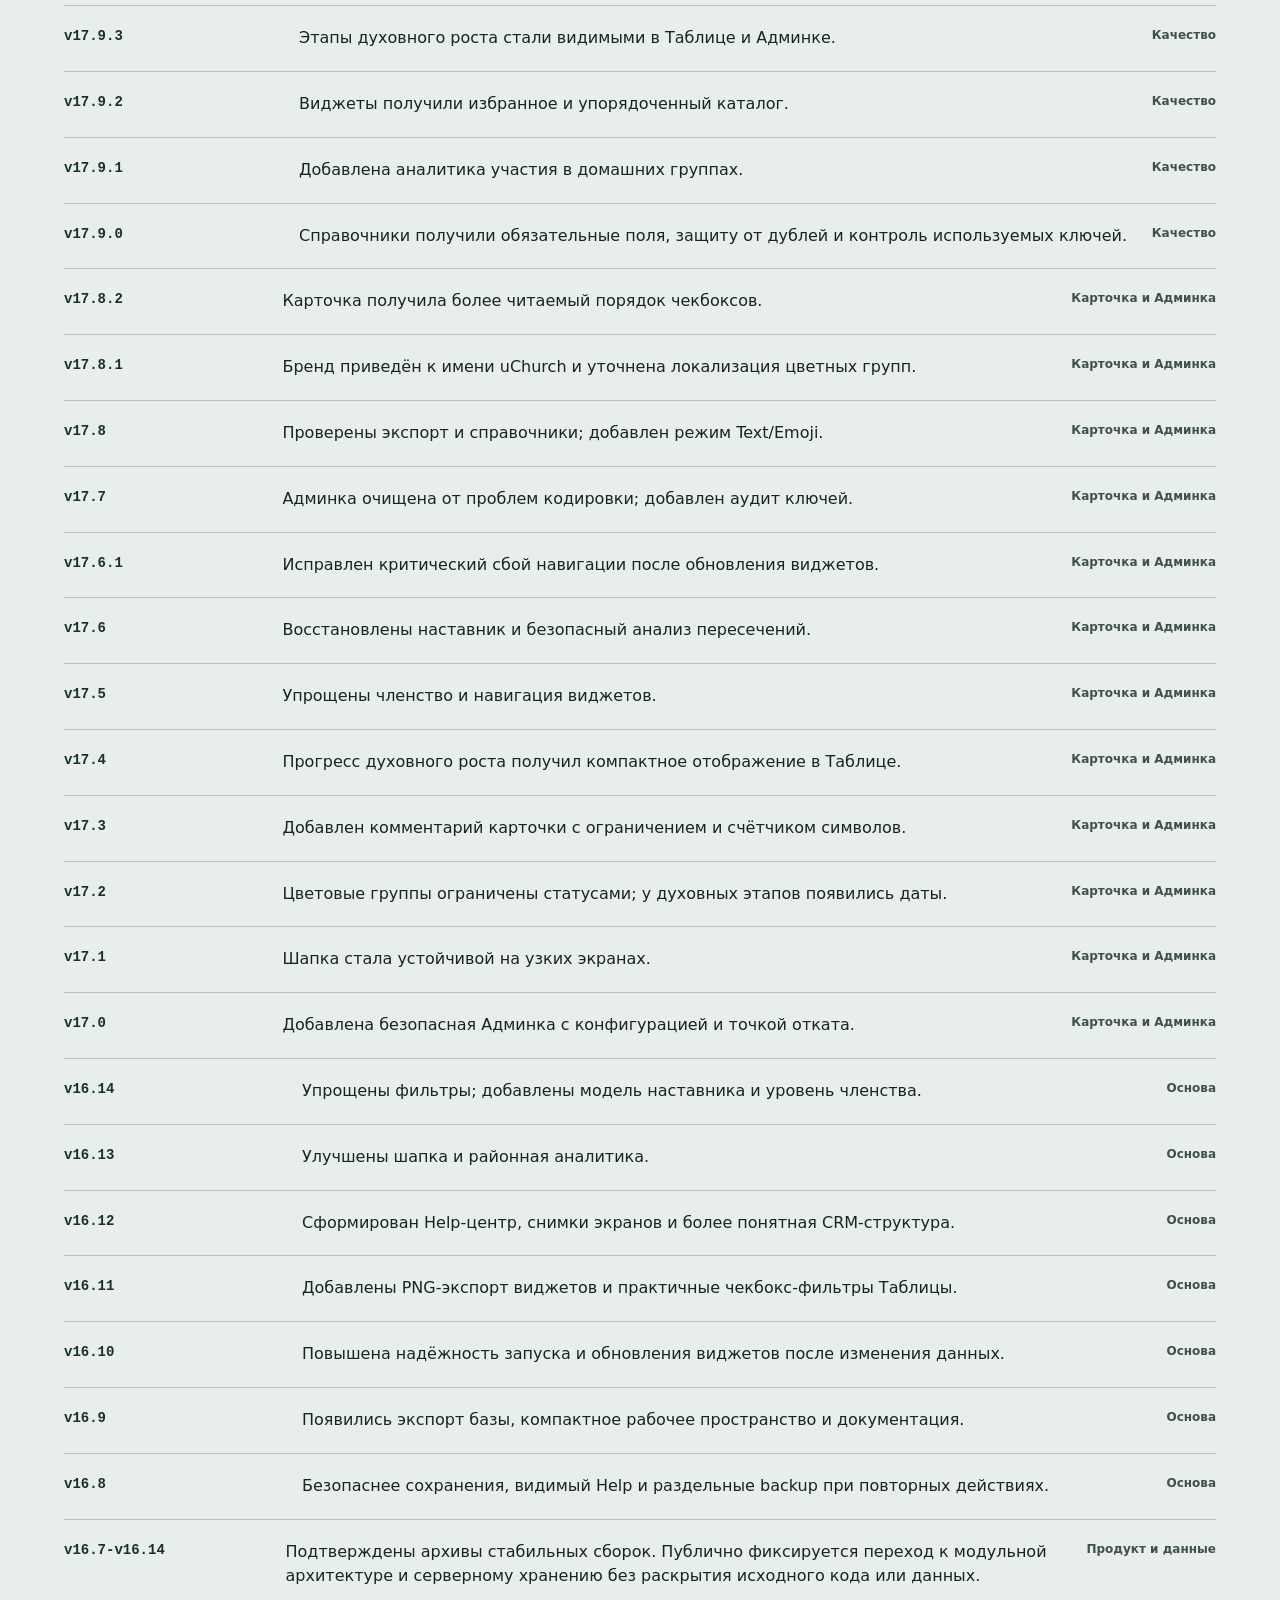
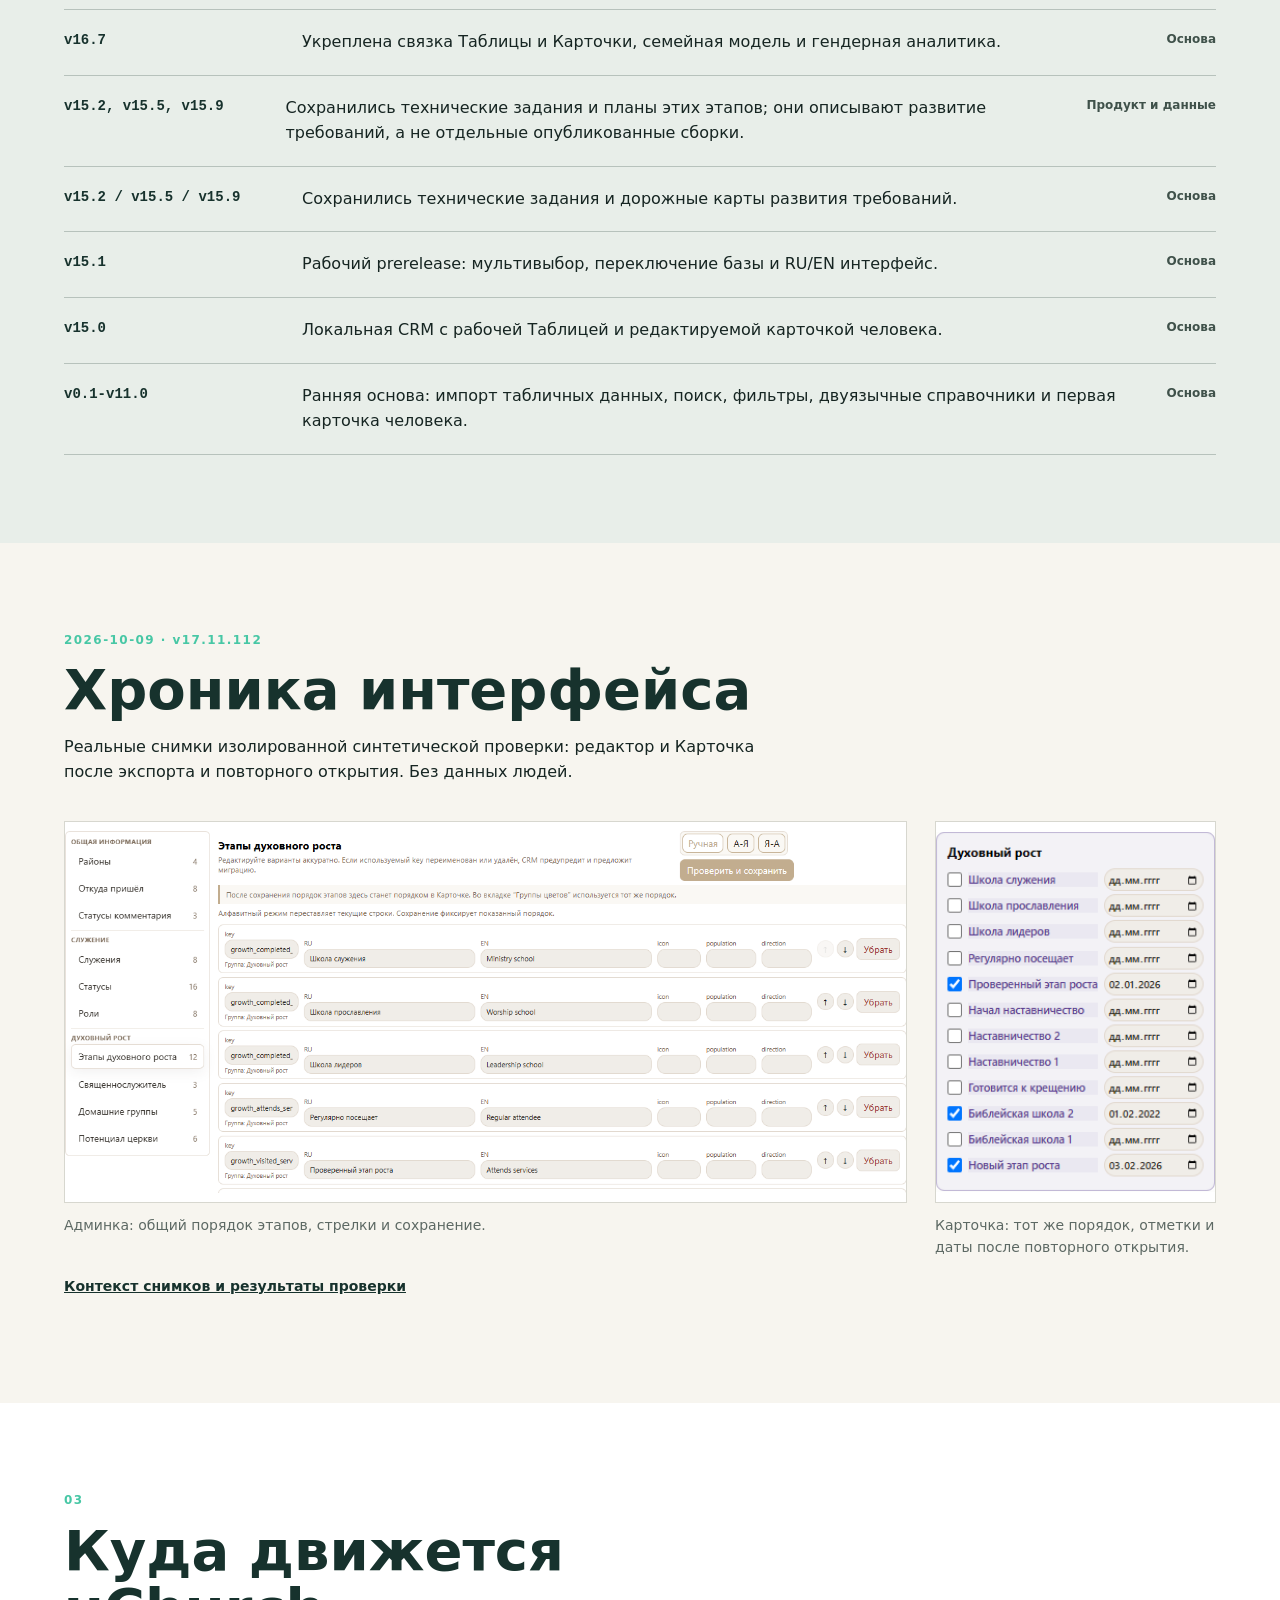
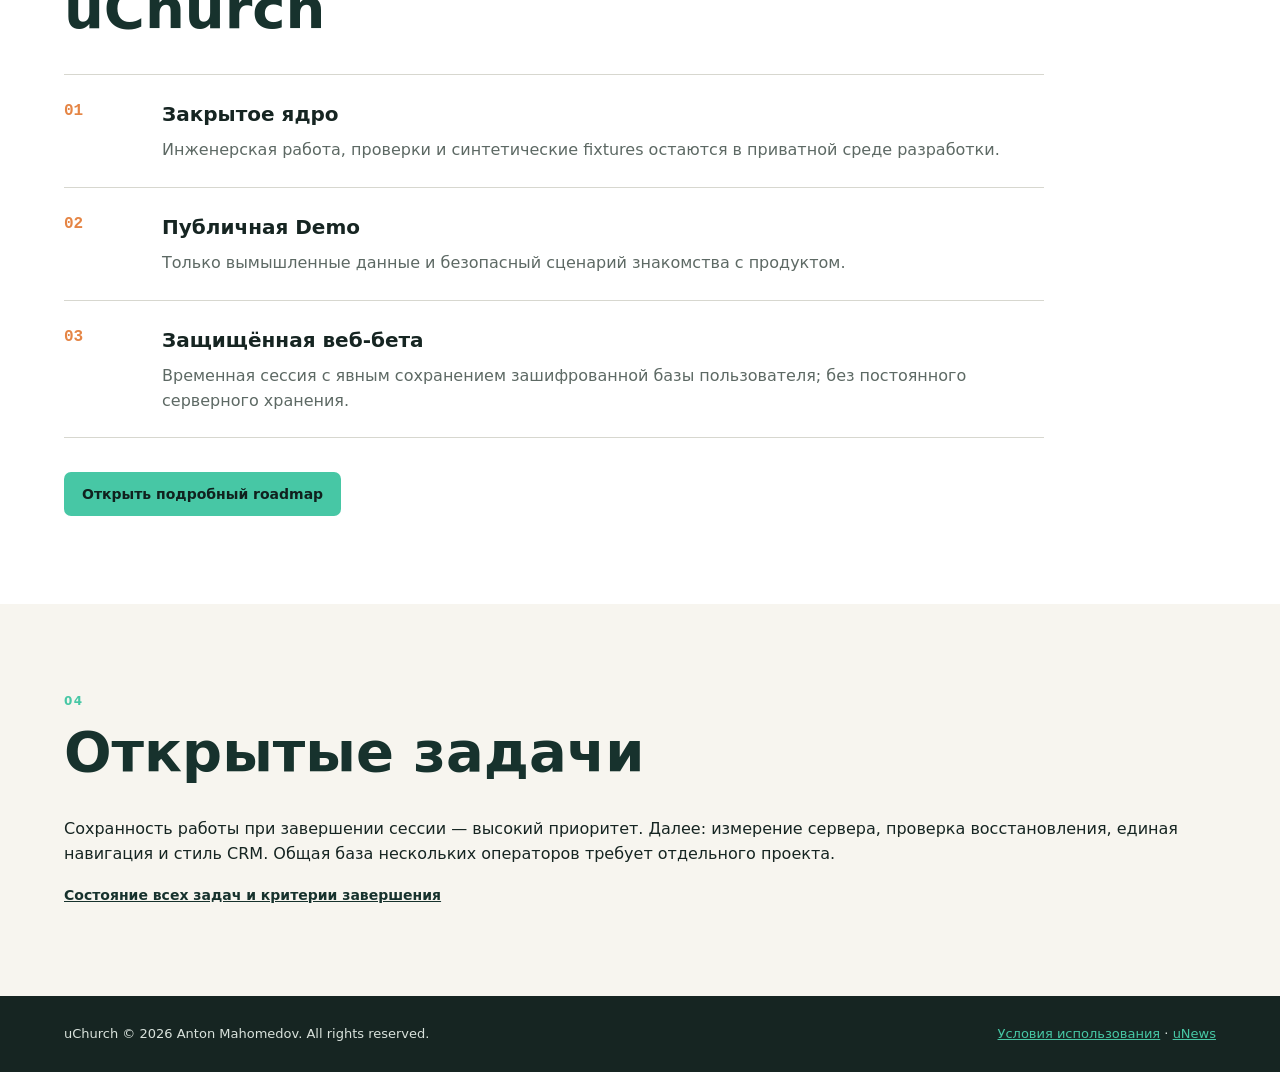
==== commit 14efe342: "docs: close SEC1 and publish v17.11.119 directory record" ====
--- a/index.html
+++ b/index.html
@@ -76,6 +76,6 @@
       </section>
     </main>
     <footer class="site-footer"><p>uChurch © 2026 Anton Mahomedov. All rights reserved.</p><p><a href="LICENSE.md" data-copy data-copy-ru="Условия использования" data-copy-en="Terms of use">Условия использования</a> <span aria-hidden="true">·</span> <a href="https://t.me/uNewsLog">uNews</a></p></footer>
-    <script src="assets/catalog.js?v=v17.11.118"></script><script src="assets/site.js"></script>
+    <script src="assets/catalog.js?v=v17.11.119"></script><script src="assets/site.js"></script>
   </body>
 </html>
